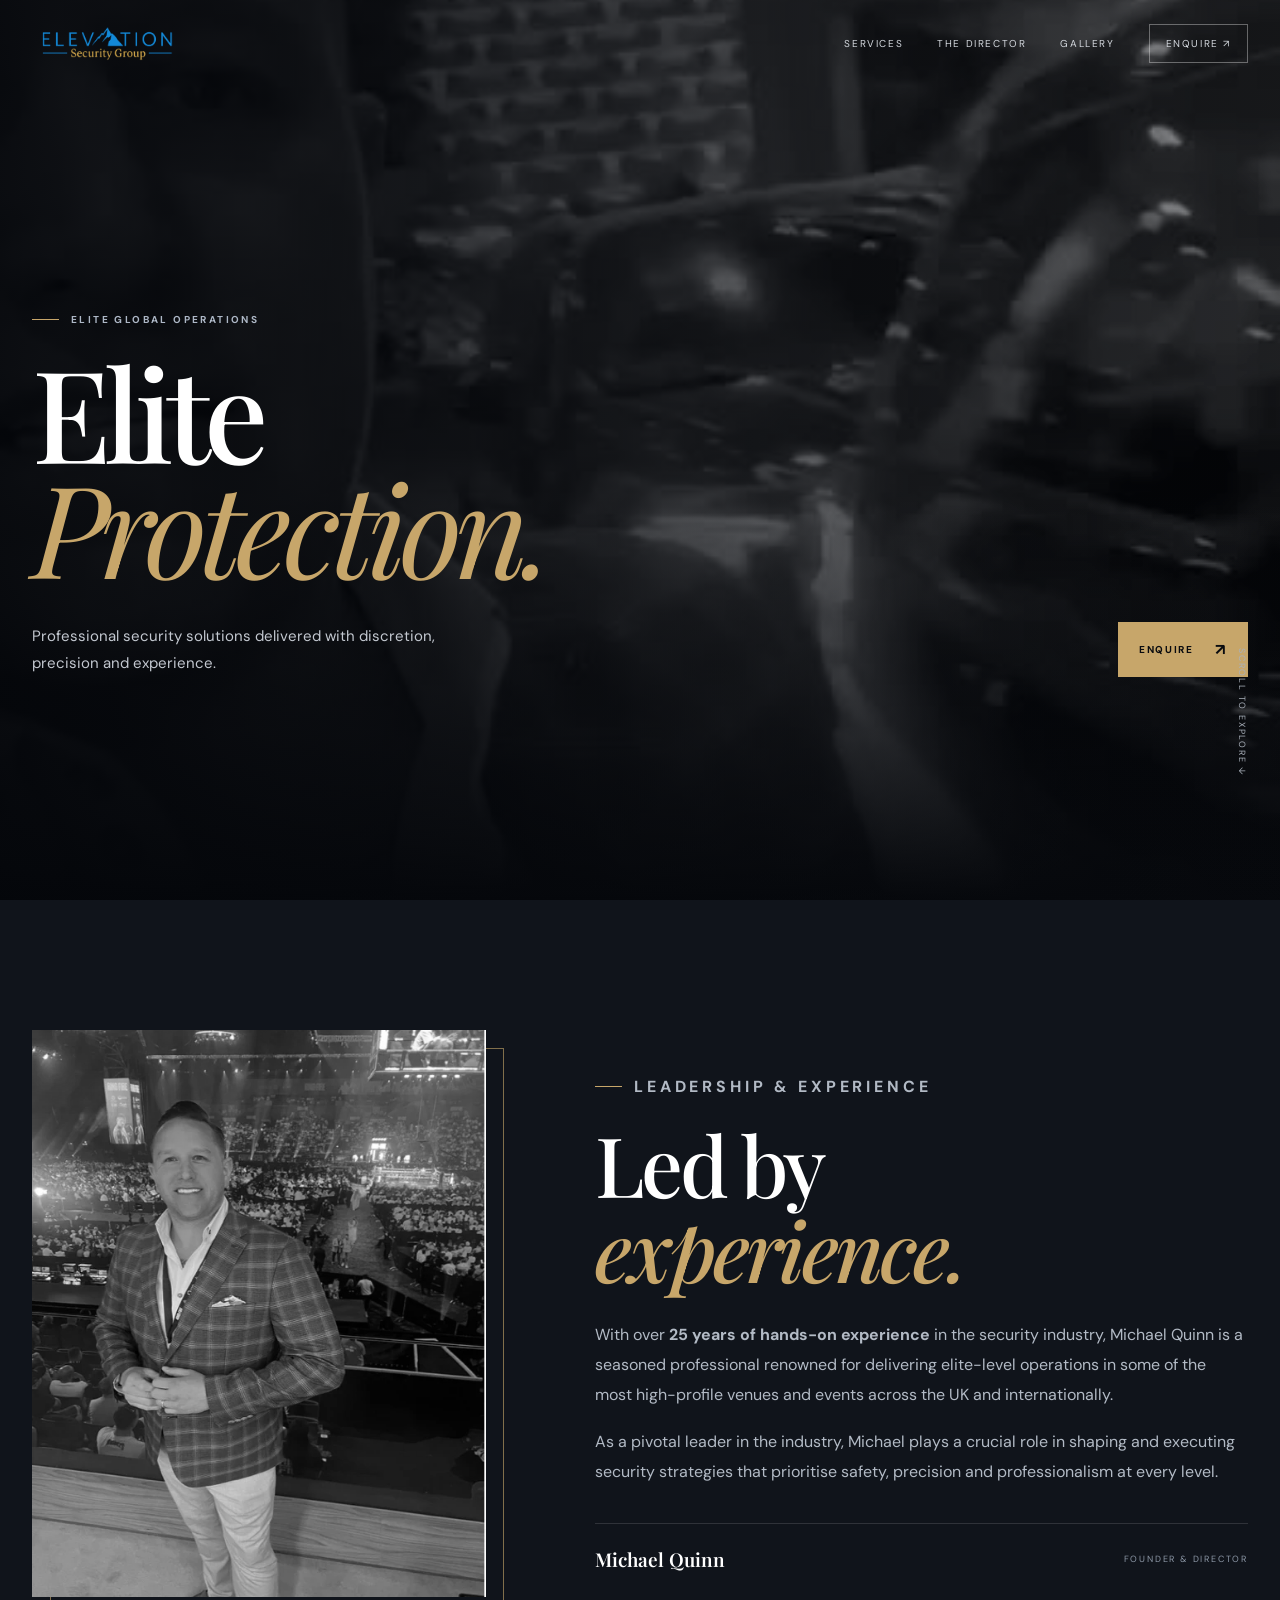
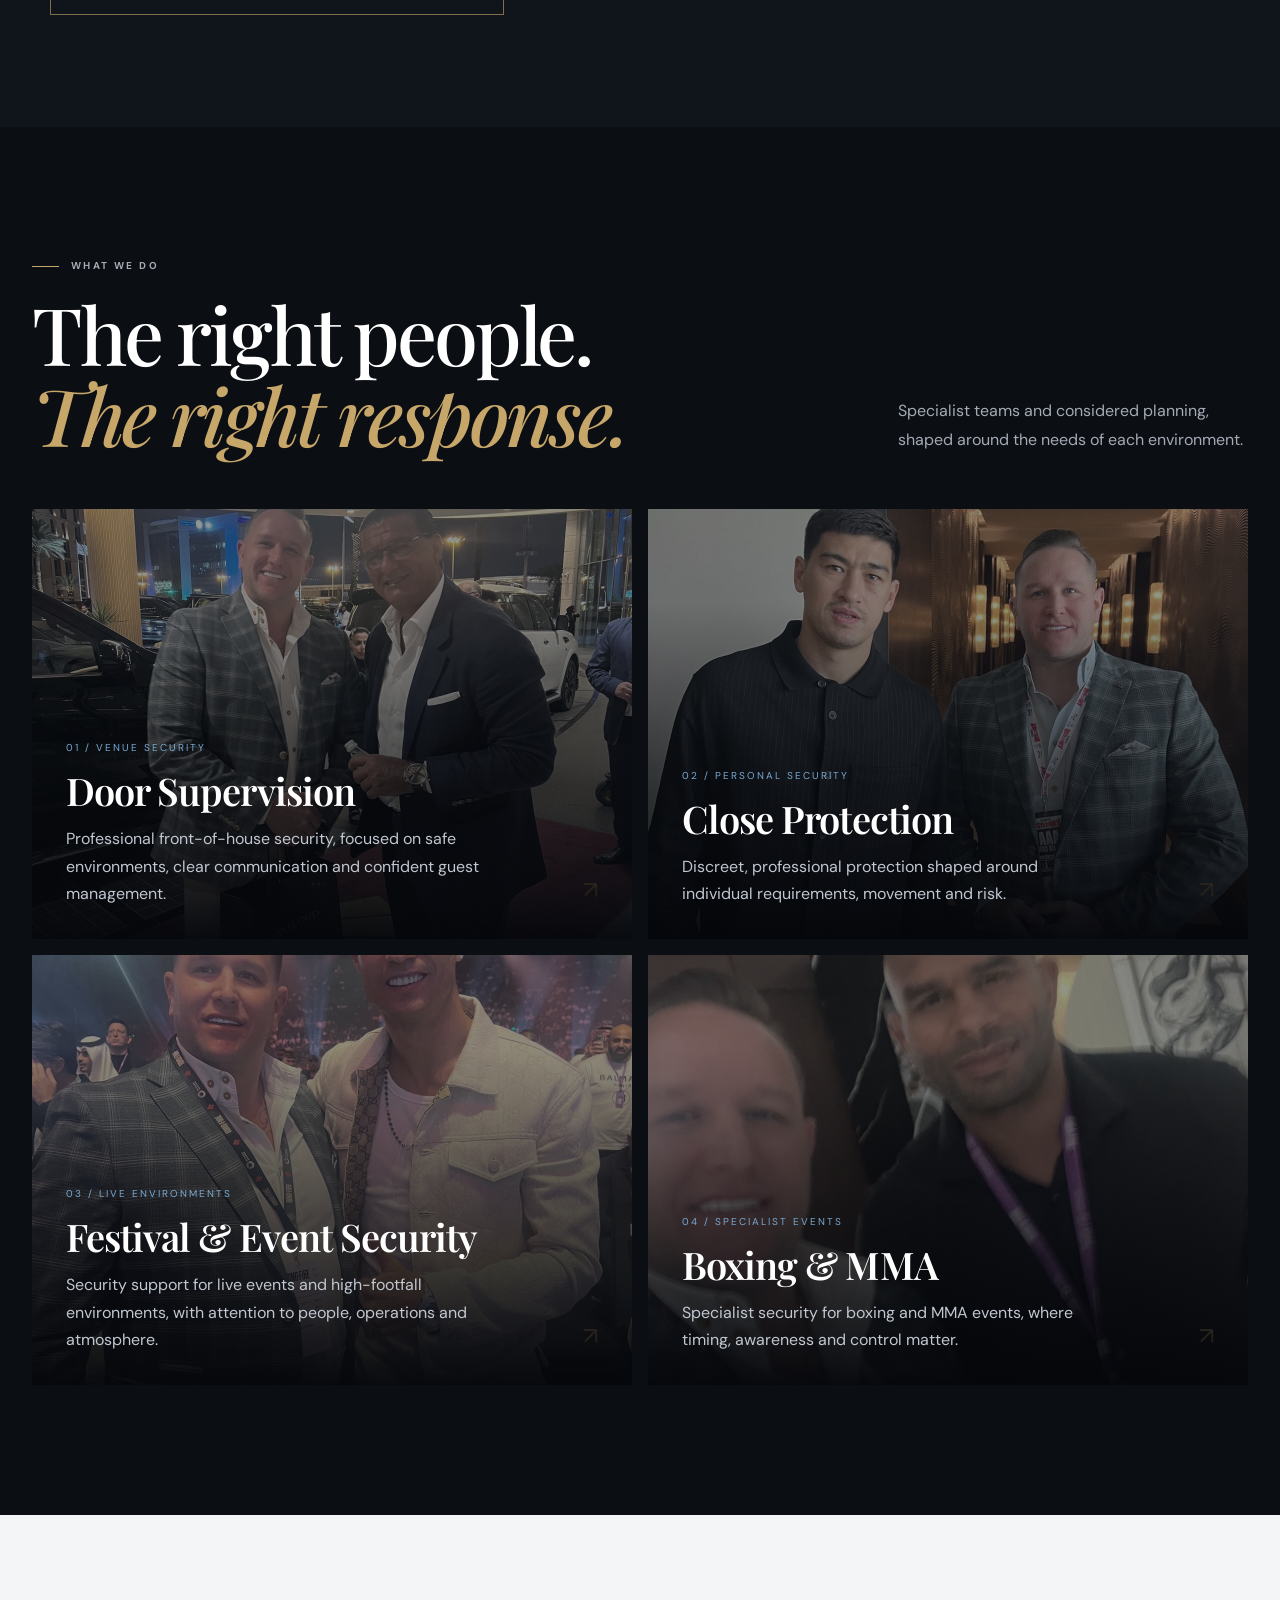
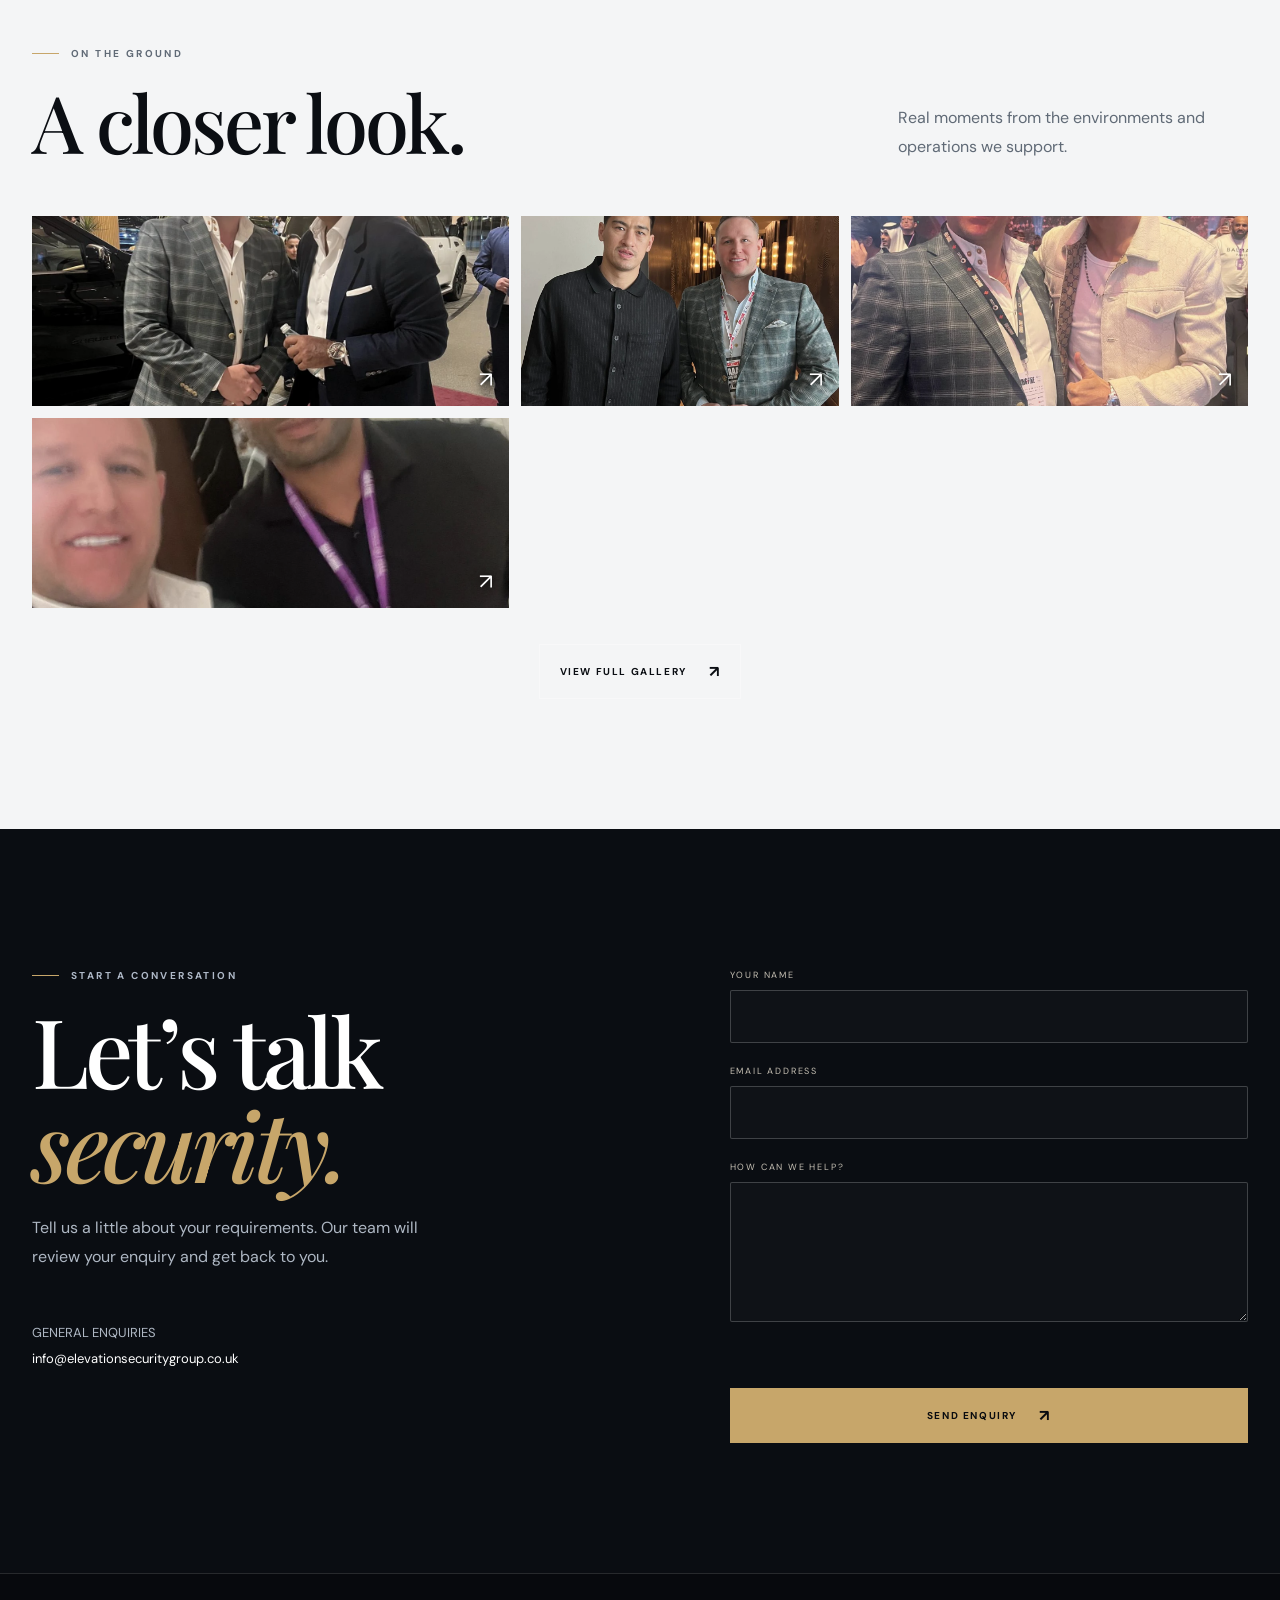
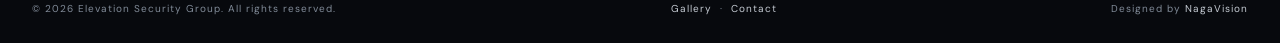
==== index.html @ ea7d127b "Use replacement media throughout homepage and remove placeholder client-logo section" ====
<!doctype html>
<html lang="en-GB">
<head>
<meta charset="utf-8"><meta name="viewport" content="width=device-width,initial-scale=1">
<meta name="theme-color" content="#07090d"><link rel="icon" href="gallery/2026-gallery/esg.ico" type="image/x-icon"><link rel="shortcut icon" href="gallery/2026-gallery/esg.ico" type="image/x-icon">
<meta name="description" content="Elevation Security Group delivers professional security solutions across door supervision, close protection, festivals, events, boxing and MMA.">
<title>Elevation Security Group | Protection With Purpose</title>
<link rel="preconnect" href="https://fonts.googleapis.com"><link rel="preconnect" href="https://fonts.gstatic.com" crossorigin>
<link rel="stylesheet" href="assets/site.css">
</head>
<body>
<header class="site-header"><div class="wrap nav">
<a class="brand" href="index.html" aria-label="Elevation Security Group home"><img src="gallery/2026-gallery/logo.png" alt="Elevation Security Group"></a>
<button class="menu-toggle" aria-label="Open navigation" aria-expanded="false">☰</button>
<nav class="nav-links" aria-label="Main navigation"><a href="#services">Services</a><a href="#director">The Director</a><a href="gallery.html">Gallery</a><a href="#contact" class="nav-cta">Enquire ↗</a></nav>
</div></header>
<main>
<section class="hero">
<div class="hero-media"><video autoplay muted loop playsinline poster="gallery/2026-gallery/poster.jpg" aria-label="Elevation Security Group film"><source src="gallery/2026-gallery/operations.mp4" type="video/mp4"></video></div>
<div class="wrap hero-content">
<p class="eyebrow hero-kicker">Elite Global Operations</p>
<h1 class="display">Elite<br><span>Protection.</span></h1>
<div class="hero-bottom"><p>Professional security solutions delivered with discretion, precision and experience.</p><a class="btn primary" href="#contact">Enquire</a></div>
<div class="scroll-cue">SCROLL TO EXPLORE ↓</div>
</div></section>
<section class="section director" id="director"><div class="wrap director-grid"><div class="director-image reveal"><img src="gallery/2026-gallery/director.webp" alt="Michael Quinn, Director of Elevation Security Group" loading="lazy"></div><div class="director-copy reveal"><p class="eyebrow">Leadership &amp; experience</p><h2 class="display">Led by<br><span class="blue">experience.</span></h2><p>With over <strong>25 years of hands-on experience</strong> in the security industry, Michael Quinn is a seasoned professional renowned for delivering elite-level operations in some of the most high-profile venues and events across the UK and internationally.</p><p>As a pivotal leader in the industry, Michael plays a crucial role in shaping and executing security strategies that prioritise safety, precision and professionalism at every level.</p><div class="director-name"><strong>Michael Quinn</strong><span>Founder &amp; Director</span></div></div></div></section>
<section class="section services" id="services"><div class="wrap"><div class="section-head reveal"><div><p class="eyebrow">What we do</p><h2 class="display">The right people.<br><span class="blue">The right response.</span></h2></div><p>Specialist teams and considered planning, shaped around the needs of each environment.</p></div>
<div class="service-grid">
<article class="service-card reveal"><img src="gallery/2026-gallery/gallery-2.webp" alt="Door supervision team" loading="lazy"><div class="service-content"><span class="service-number">01 / VENUE SECURITY</span><h3>Door Supervision</h3><p>Professional front-of-house security, focused on safe environments, clear communication and confident guest management.</p></div><span class="service-arrow">↗</span></article>
<article class="service-card reveal"><img src="gallery/2026-gallery/gallery-3.webp" alt="Close protection" loading="lazy"><div class="service-content"><span class="service-number">02 / PERSONAL SECURITY</span><h3>Close Protection</h3><p>Discreet, professional protection shaped around individual requirements, movement and risk.</p></div><span class="service-arrow">↗</span></article>
<article class="service-card reveal"><img src="gallery/2026-gallery/gallery-4.webp" alt="Festival and event security" loading="lazy"><div class="service-content"><span class="service-number">03 / LIVE ENVIRONMENTS</span><h3>Festival &amp; Event Security</h3><p>Security support for live events and high-footfall environments, with attention to people, operations and atmosphere.</p></div><span class="service-arrow">↗</span></article>
<article class="service-card reveal"><img src="gallery/2026-gallery/gallery-5.webp" alt="Boxing and MMA event security" loading="lazy"><div class="service-content"><span class="service-number">04 / SPECIALIST EVENTS</span><h3>Boxing &amp; MMA</h3><p>Specialist security for boxing and MMA events, where timing, awareness and control matter.</p></div><span class="service-arrow">↗</span></article>
</div></div></section>

<section class="section gallery-section"><div class="wrap"><div class="section-head reveal"><div><p class="eyebrow">On the ground</p><h2 class="display">A closer look.</h2></div><p>Real moments from the environments and operations we support.</p></div><div class="preview-grid reveal">
<button class="preview-image" type="button" data-preview-index="0" aria-label="Open security operations photograph"><img src="gallery/2026-gallery/gallery-2.webp" alt="Security operations" loading="lazy"></button>
<button class="preview-image" type="button" data-preview-index="1" aria-label="Open event security photograph"><img src="gallery/2026-gallery/gallery-3.webp" alt="Event security" loading="lazy"></button>
<button class="preview-image" type="button" data-preview-index="2" aria-label="Open venue operations photograph"><img src="gallery/2026-gallery/gallery-4.webp" alt="Venue operations" loading="lazy"></button>
<button class="preview-image" type="button" data-preview-index="3" aria-label="Open Elevation Security Group team photograph"><img src="gallery/2026-gallery/gallery-5.webp" alt="Elevation Security Group team" loading="lazy"></button>
</div><div class="gallery-action"><a class="btn" href="gallery.html">View full gallery</a></div></div></section>
<div class="lightbox preview-lightbox" id="preview-lightbox" aria-hidden="true" role="dialog" aria-modal="true" aria-label="Gallery photograph viewer"><button class="lightbox-close" type="button" aria-label="Close image">×</button><button class="lightbox-prev" type="button" aria-label="Previous image">‹</button><img src="" alt="Elevation Security Group gallery photograph"><button class="lightbox-next" type="button" aria-label="Next image">›</button><span class="lightbox-count"></span><a class="lightbox-full-link" href="gallery.html">View full gallery ↗</a></div>
<section class="section contact" id="contact"><div class="wrap contact-grid"><div class="reveal"><p class="eyebrow">Start a conversation</p><h2 class="display">Let’s talk<br><span class="blue">security.</span></h2><p class="contact-lead">Tell us a little about your requirements. Our team will review your enquiry and get back to you.</p><div class="contact-meta">GENERAL ENQUIRIES<br><a href="mailto:info@elevationsecuritygroup.co.uk">info@elevationsecuritygroup.co.uk</a></div></div>
<form class="contact-form reveal" id="contact-form"><div class="field"><label for="name">Your name</label><input id="name" name="name" autocomplete="name" required maxlength="100"></div><div class="field"><label for="email">Email address</label><input id="email" name="email" type="email" autocomplete="email" required maxlength="180"></div><div class="field"><label for="message">How can we help?</label><textarea id="message" name="message" required maxlength="5000"></textarea></div><div class="honeypot" aria-hidden="true"><label for="website">Leave this field empty</label><input id="website" name="website" tabindex="-1" autocomplete="off"></div><div class="form-status" role="status" aria-live="polite"></div><button class="btn primary" type="submit">Send enquiry</button></form></div></section>
</main>
<footer class="footer"><div class="wrap footer-row"><span>© <span id="year"></span> Elevation Security Group. All rights reserved.</span><span><a href="gallery.html">Gallery</a> &nbsp;·&nbsp; <a href="mailto:info@elevationsecuritygroup.co.uk">Contact</a></span><span>Designed by <a href="https://nagavision.uk" target="_blank" rel="noopener">NagaVision</a></span></div></footer>
<script src="assets/site.js" defer></script><script src="assets/preview-gallery.js" defer></script><script>document.getElementById('year').textContent=new Date().getFullYear()</script>
</body></html>
---- assets/site.css ----
@import url('https://fonts.googleapis.com/css2?family=DM+Sans:wght@400;500;600;700&family=Playfair+Display:wght@400;500;600;700&display=swap');
:root{--ink:#07090d;--panel:#10141b;--paper:#f4f5f6;--muted:#a4abb5;--blue:#2776e8;--line:rgba(255,255,255,.13);--gold:#c7a66a;--max:1320px}
*{box-sizing:border-box}html{scroll-behavior:smooth;scroll-padding-top:90px}body{margin:0;background:var(--ink);color:#fff;font-family:'DM Sans',sans-serif;-webkit-font-smoothing:antialiased}body.menu-open{overflow:hidden}a{color:inherit;text-decoration:none}button,input,textarea{font:inherit}img,video{display:block;max-width:100%}::selection{background:var(--blue);color:white}.wrap{width:min(var(--max),calc(100% - 64px));margin:auto}.eyebrow{display:flex;align-items:center;gap:12px;color:#aeb8c7;font-size:10px;letter-spacing:.24em;text-transform:uppercase;font-weight:700}.eyebrow:before{content:"";width:27px;height:1px;background:var(--blue)}.display{font-family:'Playfair Display',Georgia,serif;font-weight:500;letter-spacing:-.045em;line-height:1.02}.blue{color:#70a9ff}.muted{color:var(--muted)}.btn{display:inline-flex;align-items:center;justify-content:center;gap:22px;padding:16px 20px;border:1px solid rgba(255,255,255,.3);font-size:10px;letter-spacing:.16em;text-transform:uppercase;font-weight:700;transition:.3s}.btn:after{content:"↗";font-size:16px}.btn.primary{background:var(--blue);border-color:var(--blue)}.btn:hover{background:#fff;color:#07090d;border-color:#fff;transform:translateY(-2px)}.site-header{position:fixed;inset:0 0 auto;z-index:50;height:88px;display:flex;align-items:center;border-bottom:1px solid transparent;transition:.35s}.site-header.scrolled{height:72px;background:rgba(7,9,13,.88);backdrop-filter:blur(18px);border-color:var(--line)}.nav{display:flex;align-items:center;justify-content:space-between}.brand img{width:148px;height:56px;object-fit:contain;object-position:left center}.nav-links{display:flex;align-items:center;gap:34px}.nav-links a{font-size:10px;letter-spacing:.16em;text-transform:uppercase;color:#d4d8de;transition:.2s}.nav-links a:hover{color:#70a9ff}.nav-cta{border:1px solid rgba(255,255,255,.35);padding:12px 16px}.menu-toggle{display:none;background:none;border:0;color:white;font-size:26px}.hero{position:relative;min-height:760px;height:min(100svh,940px);display:flex;align-items:flex-end;overflow:hidden;background:#090c12}.hero-media,.hero-media:after{position:absolute;inset:0}.hero-media video{width:100%;height:100%;object-fit:cover;filter:grayscale(1) contrast(1.1);opacity:.64}.hero-media:after{content:"";background:linear-gradient(90deg,rgba(4,6,10,.92) 0%,rgba(4,6,10,.58) 48%,rgba(4,6,10,.12) 100%),linear-gradient(0deg,#07090d 0%,transparent 45%)}.hero-content{position:relative;z-index:2;padding:190px 0 100px}.hero-kicker{margin:0 0 28px}.hero h1{font-size:clamp(68px,10vw,150px);max-width:1100px;margin:0;font-family:'Playfair Display',Georgia,serif;font-weight:500;letter-spacing:-.055em;line-height:.9;text-transform:none}.hero h1 span{display:block;color:#75aaff;font-style:italic;font-weight:400}.hero-bottom{display:flex;align-items:flex-end;justify-content:space-between;gap:32px;margin-top:38px}.hero-bottom p{max-width:420px;margin:0;color:#c3c8d0;font-size:15px;line-height:1.8}.hero-index{font-size:10px;letter-spacing:.2em;color:#9aa4b2}.scroll-cue{position:absolute;right:0;bottom:0;writing-mode:vertical-rl;font-size:9px;letter-spacing:.2em;color:#aab1bb}.section{padding:130px 0}.section-head{display:flex;align-items:flex-end;justify-content:space-between;gap:30px;margin-bottom:54px}.section-head h2{font-size:clamp(44px,6.2vw,82px);margin:18px 0 0;font-family:'Playfair Display',Georgia,serif;font-weight:500;letter-spacing:-.04em;text-transform:none;line-height:1.02}.section-head p{max-width:350px;color:var(--muted);line-height:1.8;margin:0}.intro{background:var(--paper);color:#0b0e13}.intro .eyebrow{color:#596271}.intro-grid{display:grid;grid-template-columns:1.1fr .9fr;gap:10%;align-items:end}.intro h2{font-size:clamp(48px,6.5vw,88px);margin:24px 0 0;font-family:'Playfair Display',Georgia,serif;font-weight:500;letter-spacing:-.045em;text-transform:none;line-height:1.02}.intro-copy{color:#505966;line-height:1.9;font-size:16px;max-width:500px}.intro-copy strong{color:#10151d}.services{background:#0b0e13}.service-grid{display:grid;grid-template-columns:repeat(2,1fr);gap:16px}.service-card{position:relative;min-height:430px;overflow:hidden;background:#141a23}.service-card img{position:absolute;inset:0;width:100%;height:100%;object-fit:cover;opacity:.56;transition:transform .8s,opacity .5s;filter:saturate(.7)}.service-card:after{content:"";position:absolute;inset:0;background:linear-gradient(0deg,rgba(4,6,10,.96),rgba(4,6,10,.04) 78%)}.service-card:hover img{transform:scale(1.045);opacity:.78}.service-content{position:absolute;z-index:1;inset:auto 34px 32px}.service-number{font-size:10px;letter-spacing:.2em;color:#8db9ff}.service-card h3{font:600 clamp(25px,3vw,38px)/1.08 'Playfair Display',Georgia,serif;letter-spacing:-.025em;text-transform:uppercase;margin:14px 0}.service-card p{max-width:430px;color:#c1c7d0;line-height:1.7;margin:0}.service-arrow{position:absolute;right:34px;bottom:34px;font-size:24px;color:#8db9ff}.director{background:#10141b}.director-grid{display:grid;grid-template-columns:.82fr 1.18fr;gap:9%;align-items:center}.director-image{position:relative;max-width:480px}.director-image:after{content:"";position:absolute;inset:18px -18px -18px 18px;border:1px solid rgba(112,169,255,.45);z-index:0}.director-image img{position:relative;z-index:1;width:100%;aspect-ratio:4/5;object-fit:cover;filter:grayscale(1)}.director-copy h2{font-size:clamp(50px,6.5vw,88px);font-family:'Playfair Display',Georgia,serif;font-weight:500;letter-spacing:-.045em;text-transform:none;line-height:1.02;margin:20px 0 28px}.director-copy p{font-size:16px;line-height:1.9;color:#b2bac5;max-width:650px}.director-name{margin-top:35px;padding-top:22px;border-top:1px solid var(--line);display:flex;justify-content:space-between;gap:20px;align-items:center}.director-name strong{font:600 19px 'Playfair Display',Georgia,serif}.director-name span{font-size:9px;letter-spacing:.2em;text-transform:uppercase;color:#8d98a7}.gallery-section{background:#f4f5f6;color:#0b0e13}.gallery-section .eyebrow{color:#5a6572}.gallery-section .section-head p{color:#606a76}.preview-grid{display:grid;grid-template-columns:1.2fr .8fr 1fr;grid-auto-rows:190px;gap:12px}.preview-grid a{position:relative;overflow:hidden;background:#dce0e5}.preview-grid a:nth-child(1){grid-row:span 2}.preview-grid a:nth-child(4){grid-column:span 2}.preview-grid img{width:100%;height:100%;object-fit:cover;transition:transform .7s;filter:saturate(.8)}.preview-grid a:hover img{transform:scale(1.05)}.preview-grid a:after{content:"↗";position:absolute;right:16px;bottom:12px;color:white;font-size:22px;text-shadow:0 1px 8px #000}.gallery-action{display:flex;justify-content:center;margin-top:36px}.contact{background:#0a0d12}.contact-grid{display:grid;grid-template-columns:1fr .9fr;gap:10%;align-items:start}.contact h2{font-size:clamp(54px,7.5vw,100px);font-family:'Playfair Display',Georgia,serif;font-weight:500;letter-spacing:-.045em;line-height:.98;margin:20px 0 24px;text-transform:none}.contact-lead{max-width:420px;color:#aeb7c3;line-height:1.8}.contact-meta{margin-top:48px;color:#aeb7c3;font-size:13px;line-height:2}.contact-meta a{color:white}.contact-form{display:grid;gap:22px;padding-top:10px}.field{display:grid;gap:9px}.field label{font-size:9px;letter-spacing:.2em;text-transform:uppercase;color:#9da8b7}.field input,.field textarea{width:100%;border:0;border-bottom:1px solid rgba(255,255,255,.25);padding:13px 0;background:transparent;color:white;outline:none;resize:vertical}.field input:focus,.field textarea:focus{border-color:#70a9ff}.field textarea{min-height:120px}.form-status{min-height:22px;color:#8db9ff;font-size:13px}.honeypot{position:absolute;left:-9999px;opacity:0}.footer{padding:28px 0;border-top:1px solid var(--line);color:#818b98;font-size:10px;letter-spacing:.1em}.footer-row{display:flex;justify-content:space-between;gap:20px}.footer a{color:#c5cbd3}.reveal{opacity:0;transform:translateY(24px);transition:opacity .8s,transform .8s}.reveal.visible{opacity:1;transform:none}
.gallery-page-hero{padding:180px 0 70px;background:linear-gradient(120deg,#0a0d12,#131c2b)}.gallery-page-hero h1{font-size:clamp(64px,9vw,120px);font-family:'Playfair Display',Georgia,serif;font-weight:500;letter-spacing:-.05em;line-height:.98;text-transform:none;margin:20px 0}.gallery-page-hero p{max-width:540px;color:#b1bbc8;line-height:1.8}.gallery-toolbar{display:flex;justify-content:space-between;align-items:center;margin-bottom:28px;color:#909aa8;font-size:10px;letter-spacing:.16em;text-transform:uppercase}.masonry{columns:3 280px;column-gap:14px}.masonry-item{display:block;position:relative;width:100%;break-inside:avoid;margin:0 0 14px;overflow:hidden;background:#171c24;cursor:zoom-in}.masonry-item img{width:100%;height:auto;transition:transform .6s;display:block}.masonry-item:hover img{transform:scale(1.035)}.masonry-item:after{content:"↗";position:absolute;right:14px;bottom:12px;font-size:21px;color:white;text-shadow:0 1px 10px #000}.lightbox{position:fixed;inset:0;z-index:100;background:rgba(2,4,8,.96);display:none;align-items:center;justify-content:center;padding:5vw}.lightbox.open{display:flex}.lightbox img{max-width:min(1100px,90vw);max-height:82vh;object-fit:contain}.lightbox button{position:absolute;background:none;border:0;color:white;cursor:pointer}.lightbox-close{top:24px;right:30px;font-size:36px}.lightbox-prev,.lightbox-next{top:50%;font-size:32px;padding:20px}.lightbox-prev{left:18px}.lightbox-next{right:18px}.lightbox-count{position:absolute;bottom:24px;left:50%;transform:translateX(-50%);font-size:10px;letter-spacing:.2em;color:#aab3c0}
@media(max-width:850px){.wrap{width:min(100% - 40px,var(--max))}.site-header{height:72px}.brand img{width:126px}.menu-toggle{display:block}.nav-links{position:fixed;inset:72px 0 auto;background:rgba(7,9,13,.98);padding:26px 24px 34px;display:flex;flex-direction:column;align-items:flex-start;gap:24px;transform:translateY(-150%);transition:transform .35s}.nav-links.open{transform:none}.nav-links a{font-size:12px}.hero{min-height:720px;height:92svh}.hero-content{padding:150px 0 70px}.hero-bottom{align-items:flex-start;flex-direction:column}.scroll-cue{display:none}.section{padding:90px 0}.intro-grid,.director-grid,.contact-grid{grid-template-columns:1fr;gap:44px}.intro-grid{gap:24px}.director-image{max-width:390px}.service-card{min-height:370px}.preview-grid{grid-template-columns:1fr 1fr;grid-auto-rows:170px}.preview-grid a:nth-child(1){grid-row:span 2}.preview-grid a:nth-child(4){grid-column:span 1}.section-head{align-items:flex-start;flex-direction:column}.section-head p{max-width:520px}.contact-grid{gap:34px}}
@media(max-width:520px){.wrap{width:calc(100% - 36px)}.hero h1{font-size:clamp(50px,15vw,76px)}.hero-bottom p{font-size:14px}.service-grid{grid-template-columns:1fr}.service-card{min-height:340px}.preview-grid{grid-auto-rows:130px;gap:8px}.director-name{align-items:flex-start;flex-direction:column}.footer-row{flex-direction:column}.masonry{columns:2 145px;column-gap:8px}.masonry-item{margin-bottom:8px}.lightbox-prev{left:0}.lightbox-next{right:0}}
@media(prefers-reduced-motion:reduce){*,*:before,*:after{scroll-behavior:auto!important;transition:none!important;animation:none!important}.reveal{opacity:1;transform:none}}

.gallery-video{background:#05070a}.gallery-video video{display:block;width:100%;height:auto;min-height:180px;object-fit:cover;background:#05070a}.gallery-video:after{content:none!important}

/* Gallery preview lightbox */
.preview-grid .preview-image{display:block;position:relative;padding:0;border:0;border-radius:0;width:100%;height:100%;min-width:0;overflow:hidden;background:#dce0e5;cursor:zoom-in}
.preview-grid .preview-image img{width:100%;height:100%;object-fit:cover;transition:transform .7s;filter:saturate(.8)}
.preview-grid .preview-image:hover img{transform:scale(1.05)}
.preview-grid .preview-image:after{content:"↗";position:absolute;right:16px;bottom:12px;color:white;font-size:22px;text-shadow:0 1px 8px #000}
.preview-lightbox{z-index:120}
.preview-lightbox .lightbox-full-link{position:absolute;bottom:25px;right:30px;color:#fff;font-size:10px;letter-spacing:.14em;text-transform:uppercase;border-bottom:1px solid rgba(255,255,255,.55);padding-bottom:7px}
.preview-lightbox .lightbox-count{bottom:28px}
.masonry-item img{min-height:100px}
.gallery-load-error{padding:32px;border:1px solid rgba(255,255,255,.18);color:#aeb7c3;text-align:center;break-inside:avoid}
@media(max-width:520px){.preview-lightbox .lightbox-full-link{right:50%;transform:translateX(50%);bottom:56px;white-space:nowrap}.preview-lightbox .lightbox-count{bottom:25px}}


/* Elevation brand colour rebalance: gold leads, blue supports */
:root{
  --blue:#397fb7;
  --gold:#c7a66a;
}
::selection{background:var(--gold);color:#090b0f}
.eyebrow:before{background:var(--gold)}
.blue{color:var(--gold)!important}
.btn.primary{background:var(--gold);border-color:var(--gold);color:#090b0f}
.btn.primary:hover{background:#fff;border-color:#fff;color:#090b0f}
.nav-links a:hover{color:var(--gold)}
.hero h1 span{color:var(--gold)}
.service-number{color:#78a9d2}
.service-arrow{color:var(--gold)}
.director-image:after{border-color:rgba(199,166,106,.62)}
.director-copy .blue{color:var(--gold)!important}
.field input:focus,.field textarea:focus{border-color:var(--gold)}
.form-status{color:var(--gold)}
.gallery-page-hero{background:linear-gradient(120deg,#090b0f 0%,#121820 72%,#17212a 100%)}
.preview-grid .preview-image:focus-visible,
.btn:focus-visible,
a:focus-visible,
button:focus-visible{outline:2px solid var(--gold);outline-offset:4px}
@media(hover:hover){
  .service-card:hover .service-number{color:var(--gold)}
}


/* Typography and enquiry form refinement */
.hero h1 span,
.intro h2 span,
.director-copy h2 span,
.section-head h2 span,
.contact h2 span,
.gallery-page-hero h1 span{
  font-style:italic;
}
.service-card h3{
  text-transform:none;
}
.contact-form .field input,
.contact-form .field textarea,
.contact-form .field select{
  width:100%;
  min-height:52px;
  padding:15px 16px;
  border:1px solid rgba(255,255,255,.2);
  border-radius:2px;
  background:rgba(255,255,255,.025);
  color:#f5f3ee;
  outline:none;
  transition:border-color .25s,background .25s;
}
.contact-form .field textarea{
  min-height:140px;
  resize:vertical;
}
.contact-form .field input::placeholder,
.contact-form .field textarea::placeholder{
  color:#7f8792;
}
.contact-form .field input:focus,
.contact-form .field textarea:focus,
.contact-form .field select:focus{
  border-color:var(--gold);
  background:rgba(199,166,106,.045);
}
.contact-form .field label{
  color:#c6c0b4;
}
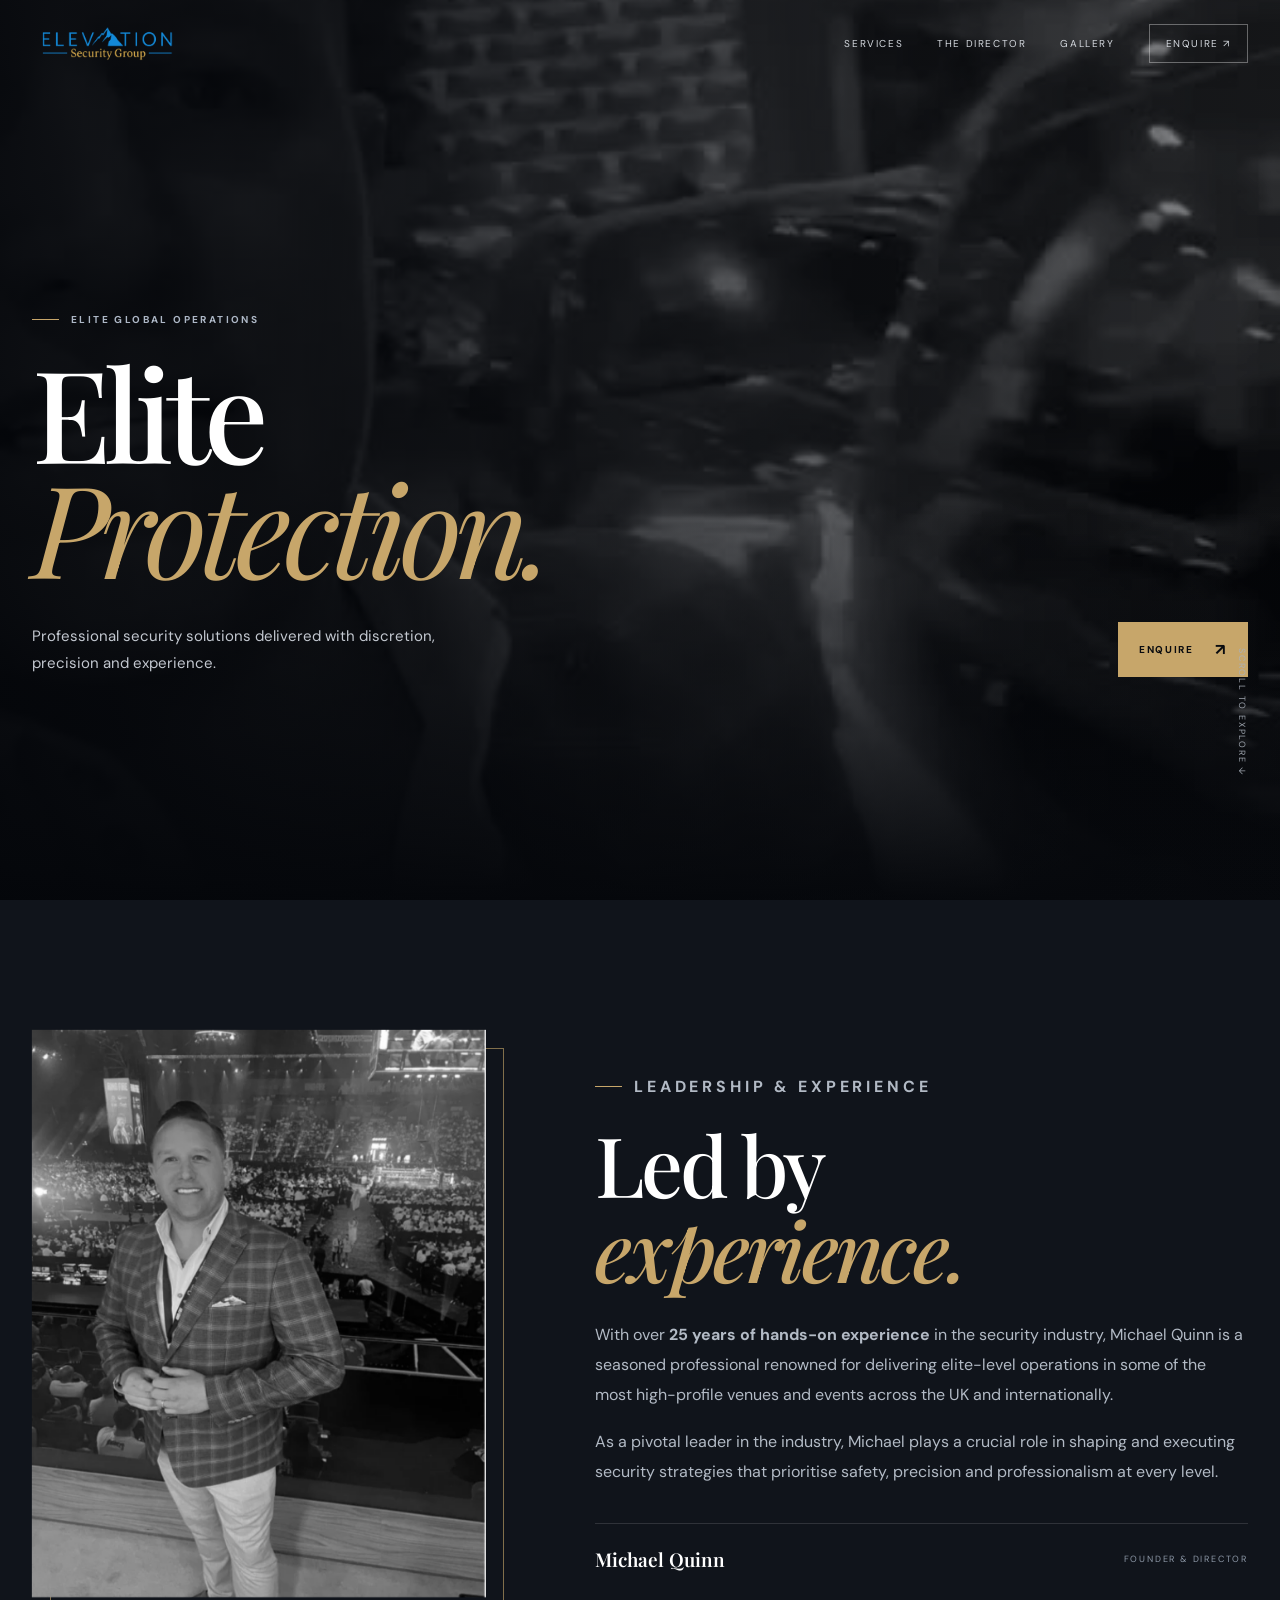
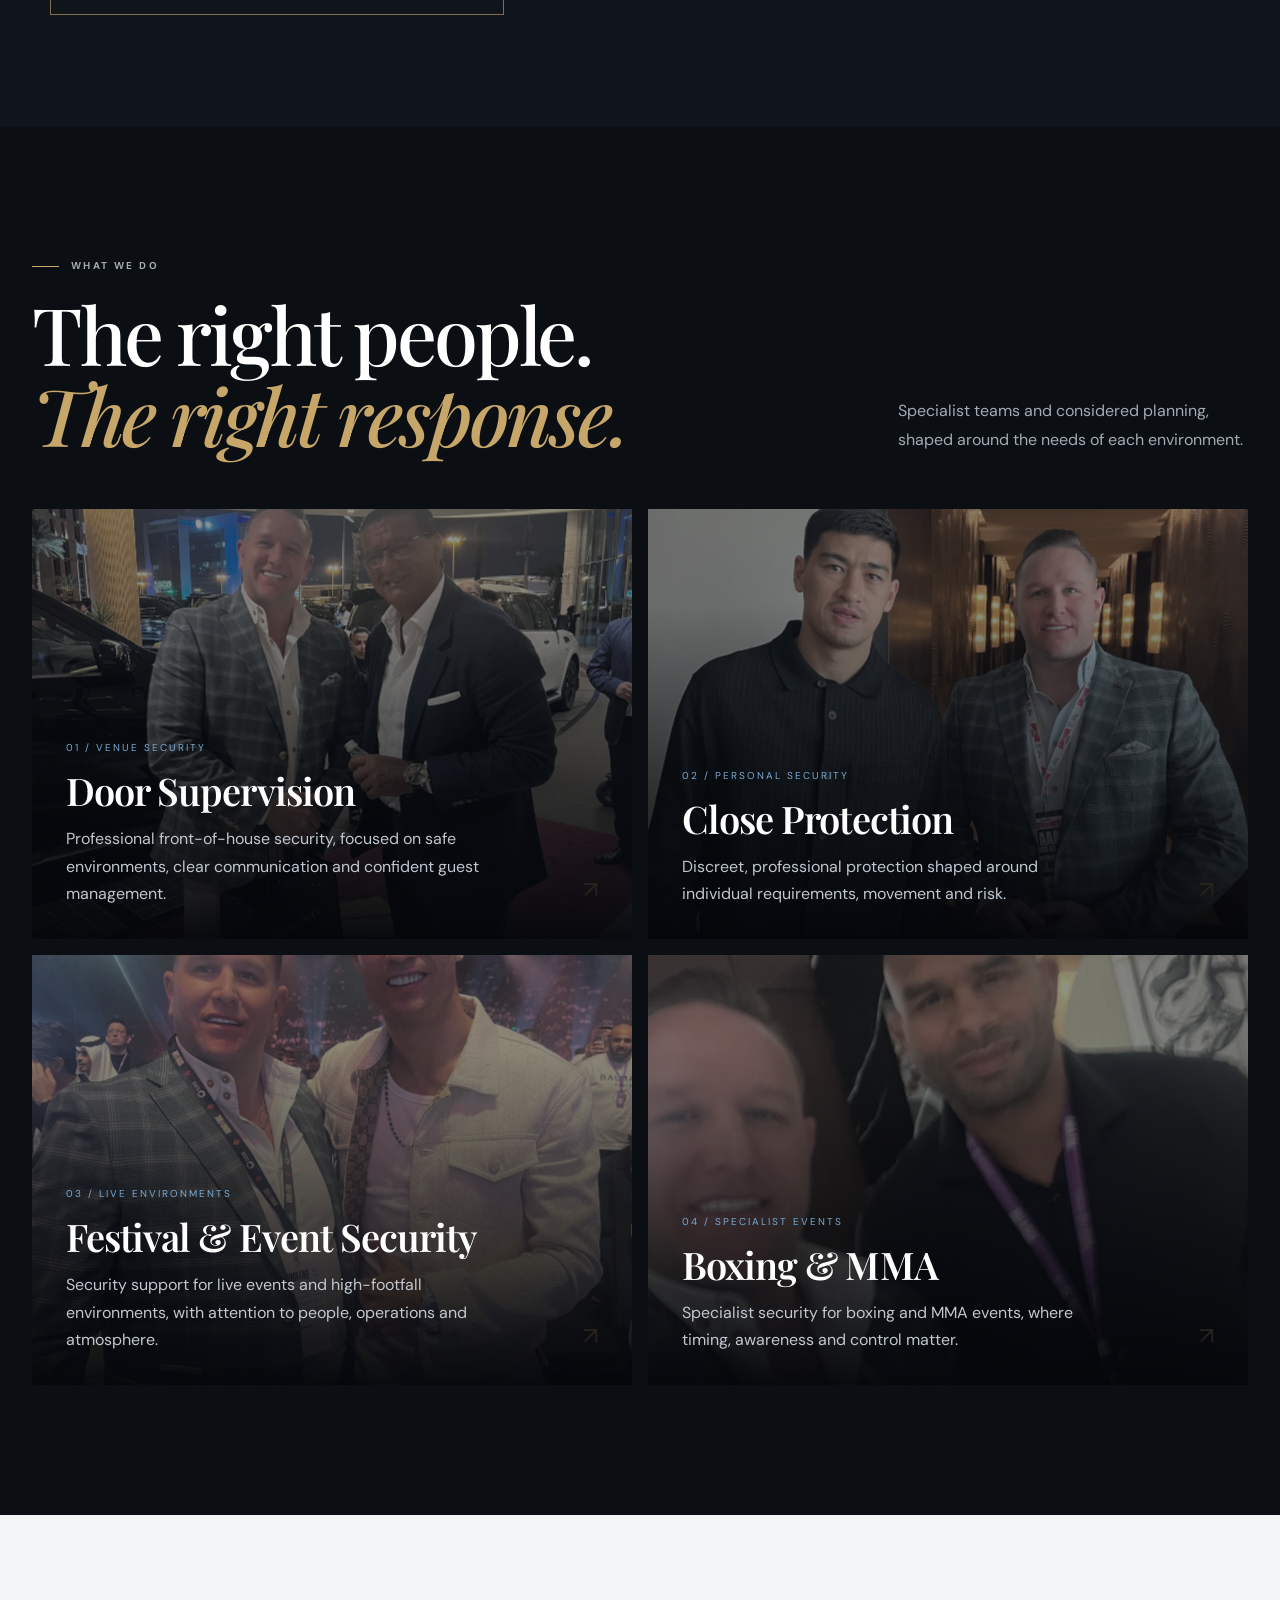
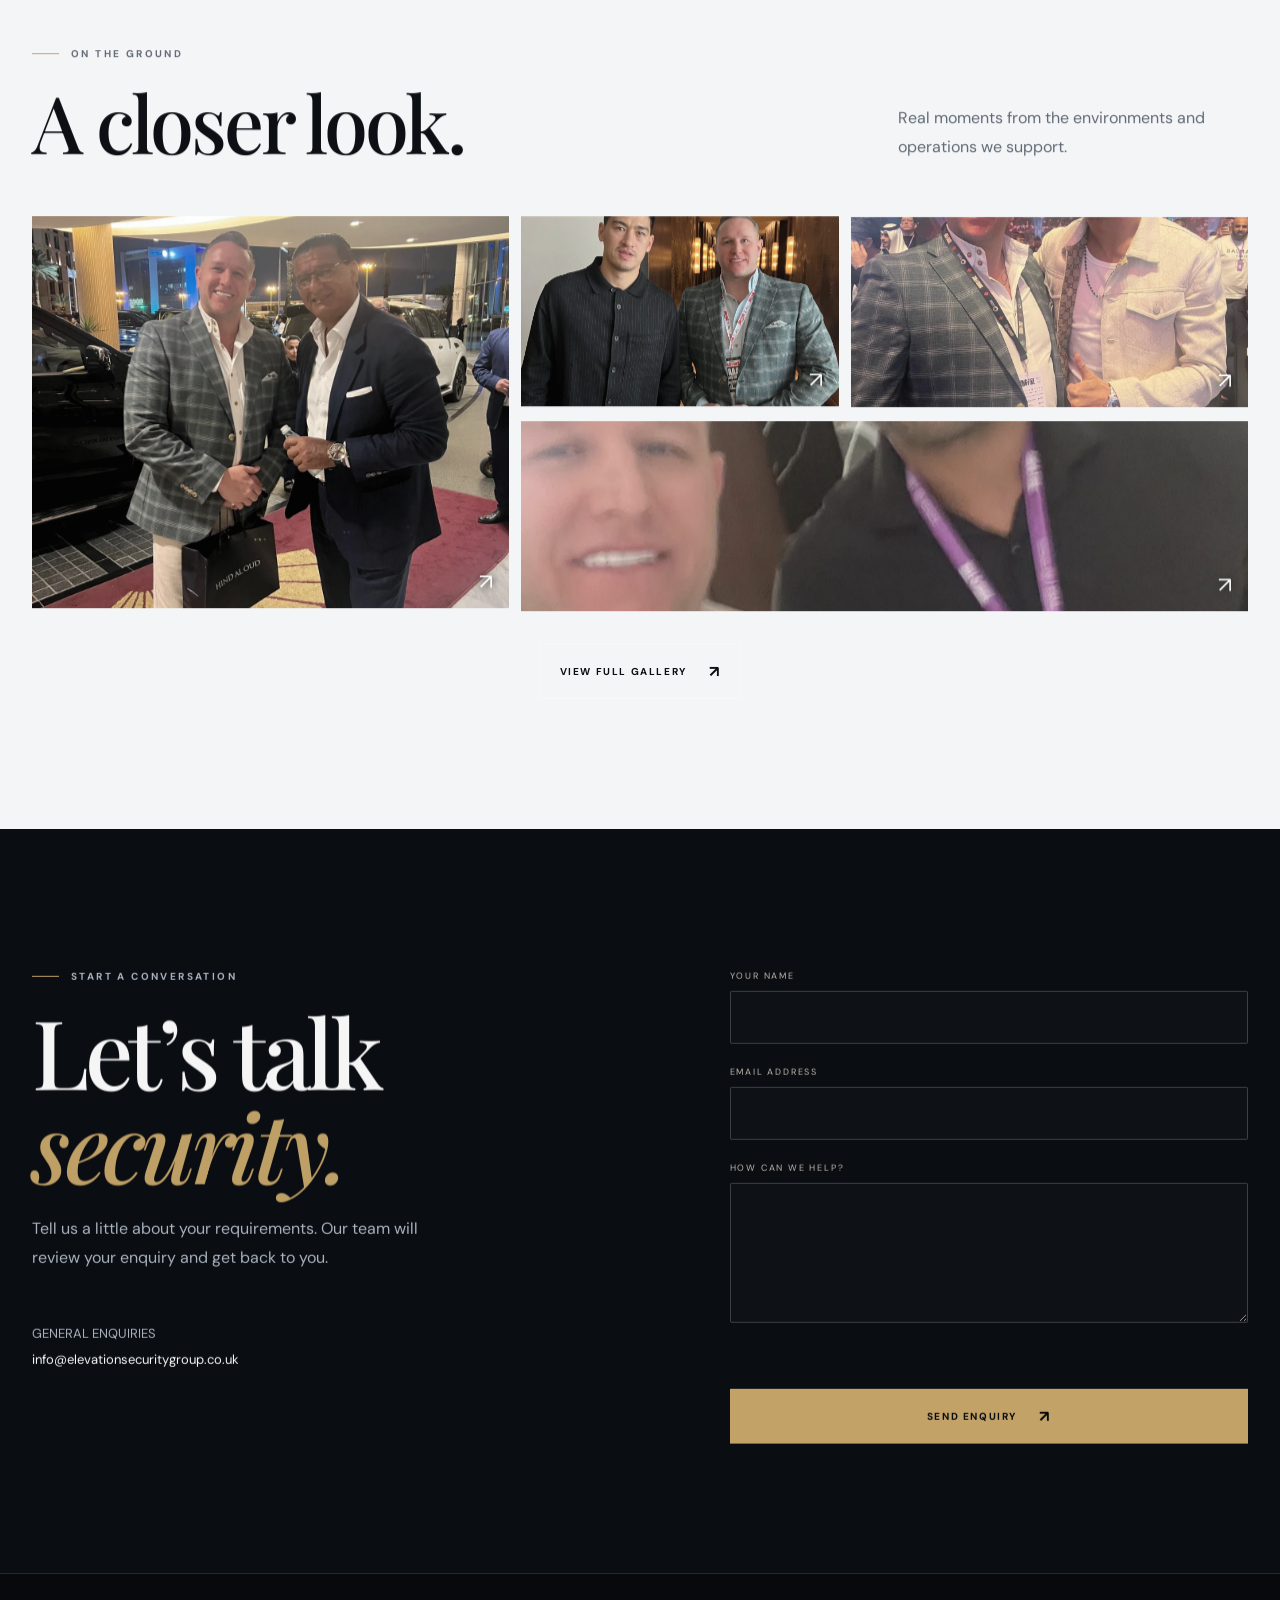
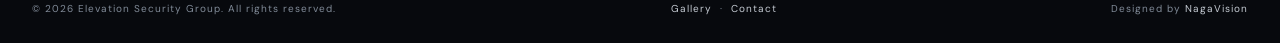
==== commit b3b7c3fa: "Load GSAP motion on homepage" ====
--- a/index.html
+++ b/index.html
@@ -43,5 +43,5 @@
 <form class="contact-form reveal" id="contact-form"><div class="field"><label for="name">Your name</label><input id="name" name="name" autocomplete="name" required maxlength="100"></div><div class="field"><label for="email">Email address</label><input id="email" name="email" type="email" autocomplete="email" required maxlength="180"></div><div class="field"><label for="message">How can we help?</label><textarea id="message" name="message" required maxlength="5000"></textarea></div><div class="honeypot" aria-hidden="true"><label for="website">Leave this field empty</label><input id="website" name="website" tabindex="-1" autocomplete="off"></div><div class="form-status" role="status" aria-live="polite"></div><button class="btn primary" type="submit">Send enquiry</button></form></div></section>
 </main>
 <footer class="footer"><div class="wrap footer-row"><span>© <span id="year"></span> Elevation Security Group. All rights reserved.</span><span><a href="gallery.html">Gallery</a> &nbsp;·&nbsp; <a href="mailto:info@elevationsecuritygroup.co.uk">Contact</a></span><span>Designed by <a href="https://nagavision.uk" target="_blank" rel="noopener">NagaVision</a></span></div></footer>
-<script src="assets/site.js" defer></script><script src="assets/preview-gallery.js" defer></script><script>document.getElementById('year').textContent=new Date().getFullYear()</script>
+<script src="assets/site.js" defer></script><script src="https://cdnjs.cloudflare.com/ajax/libs/gsap/3.12.5/gsap.min.js" defer></script><script src="assets/animations.js" defer></script><script src="assets/preview-gallery.js" defer></script><script>document.getElementById('year').textContent=new Date().getFullYear()</script>
 </body></html>
--- a/assets/site.css
+++ b/assets/site.css
@@ -91,3 +91,14 @@
 .contact-form .field label{
   color:#c6c0b4;
 }
+
+
+/* Preview gallery uses semantic buttons for accessible lightbox controls */
+.preview-grid .preview-image{position:relative;display:block;width:100%;height:100%;min-width:0;padding:0;border:0;border-radius:0;overflow:hidden;background:#dce0e5;cursor:pointer;text-align:left}
+.preview-grid .preview-image:nth-child(1){grid-row:span 2}
+.preview-grid .preview-image:nth-child(4){grid-column:span 2}
+.preview-grid .preview-image img{width:100%;height:100%;object-fit:cover;transition:transform .7s;filter:saturate(.8)}
+.preview-grid .preview-image:hover img{transform:scale(1.05)}
+.preview-grid .preview-image:after{content:"↗";position:absolute;right:16px;bottom:12px;color:#fff;font-size:22px;text-shadow:0 1px 8px #000}
+.preview-grid .preview-image:focus-visible{outline:2px solid var(--gold);outline-offset:3px}
+@media(max-width:850px){.preview-grid .preview-image:nth-child(4){grid-column:span 1}}
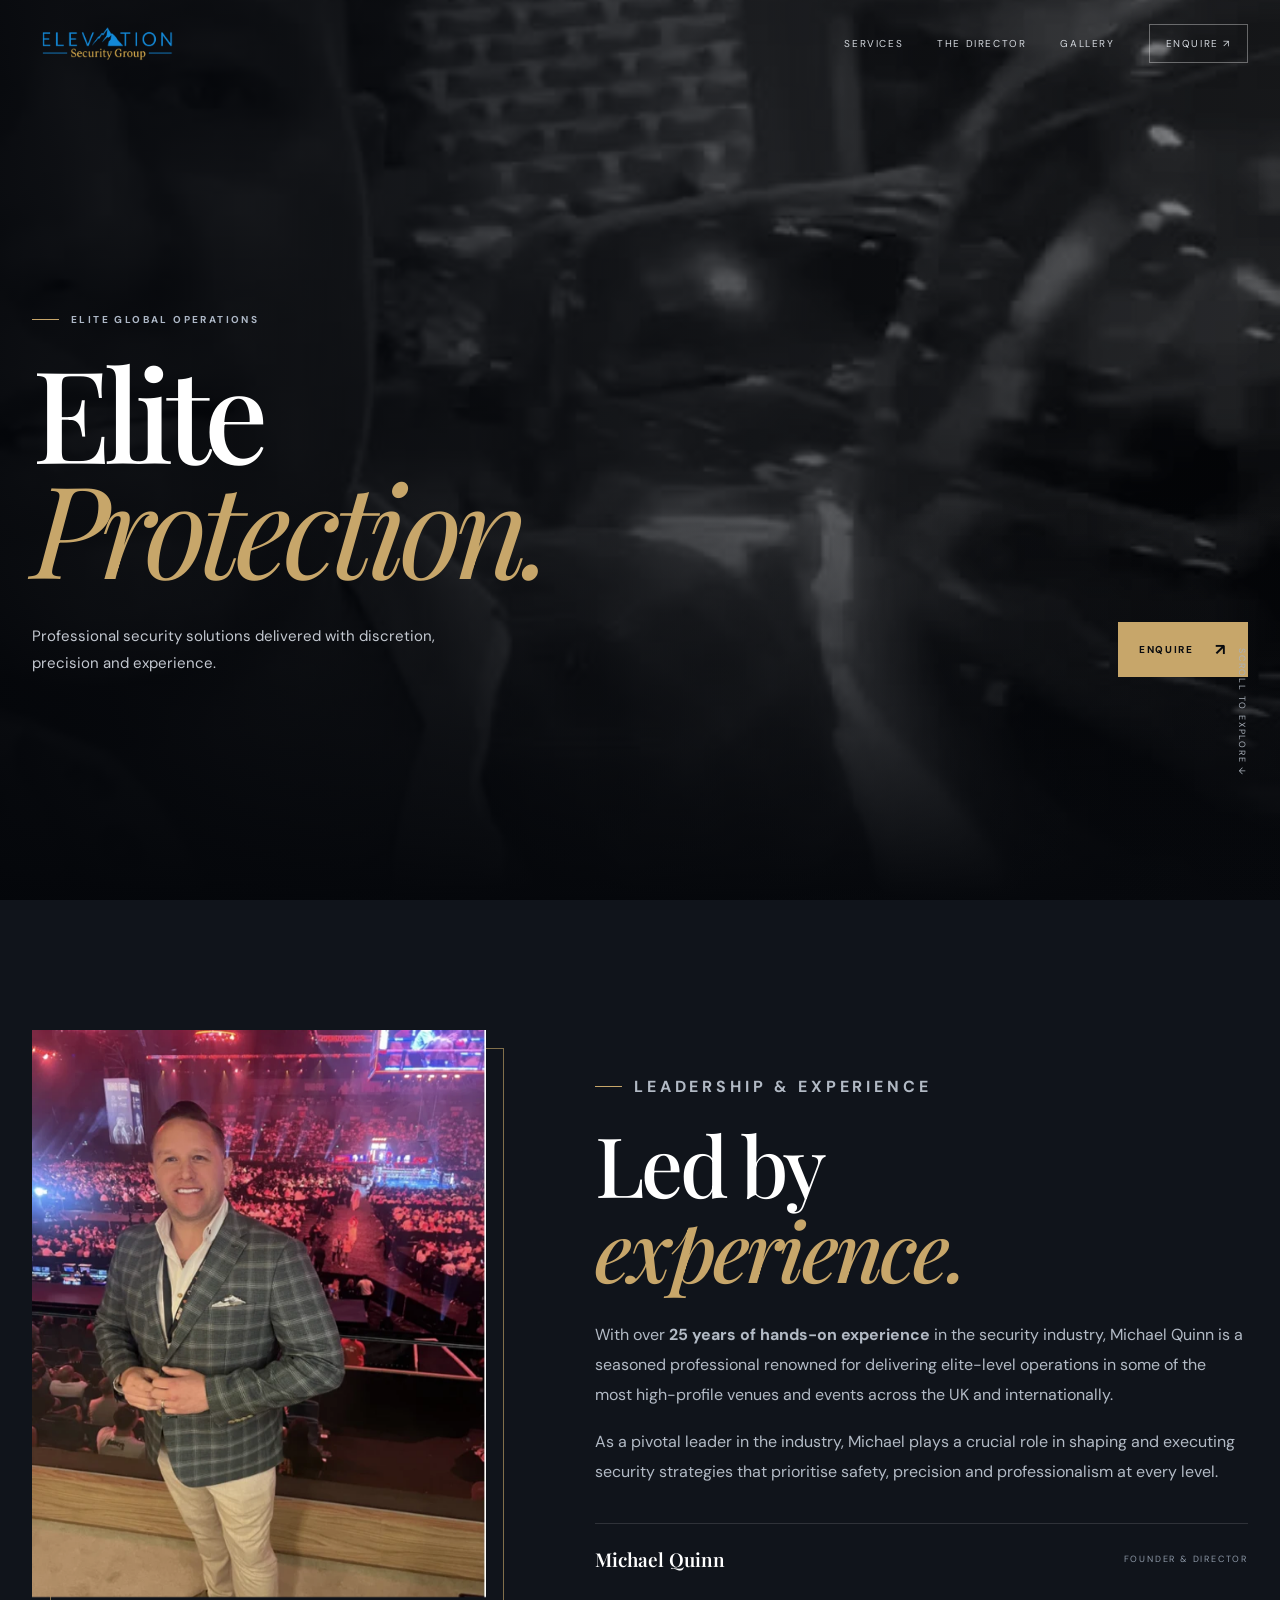
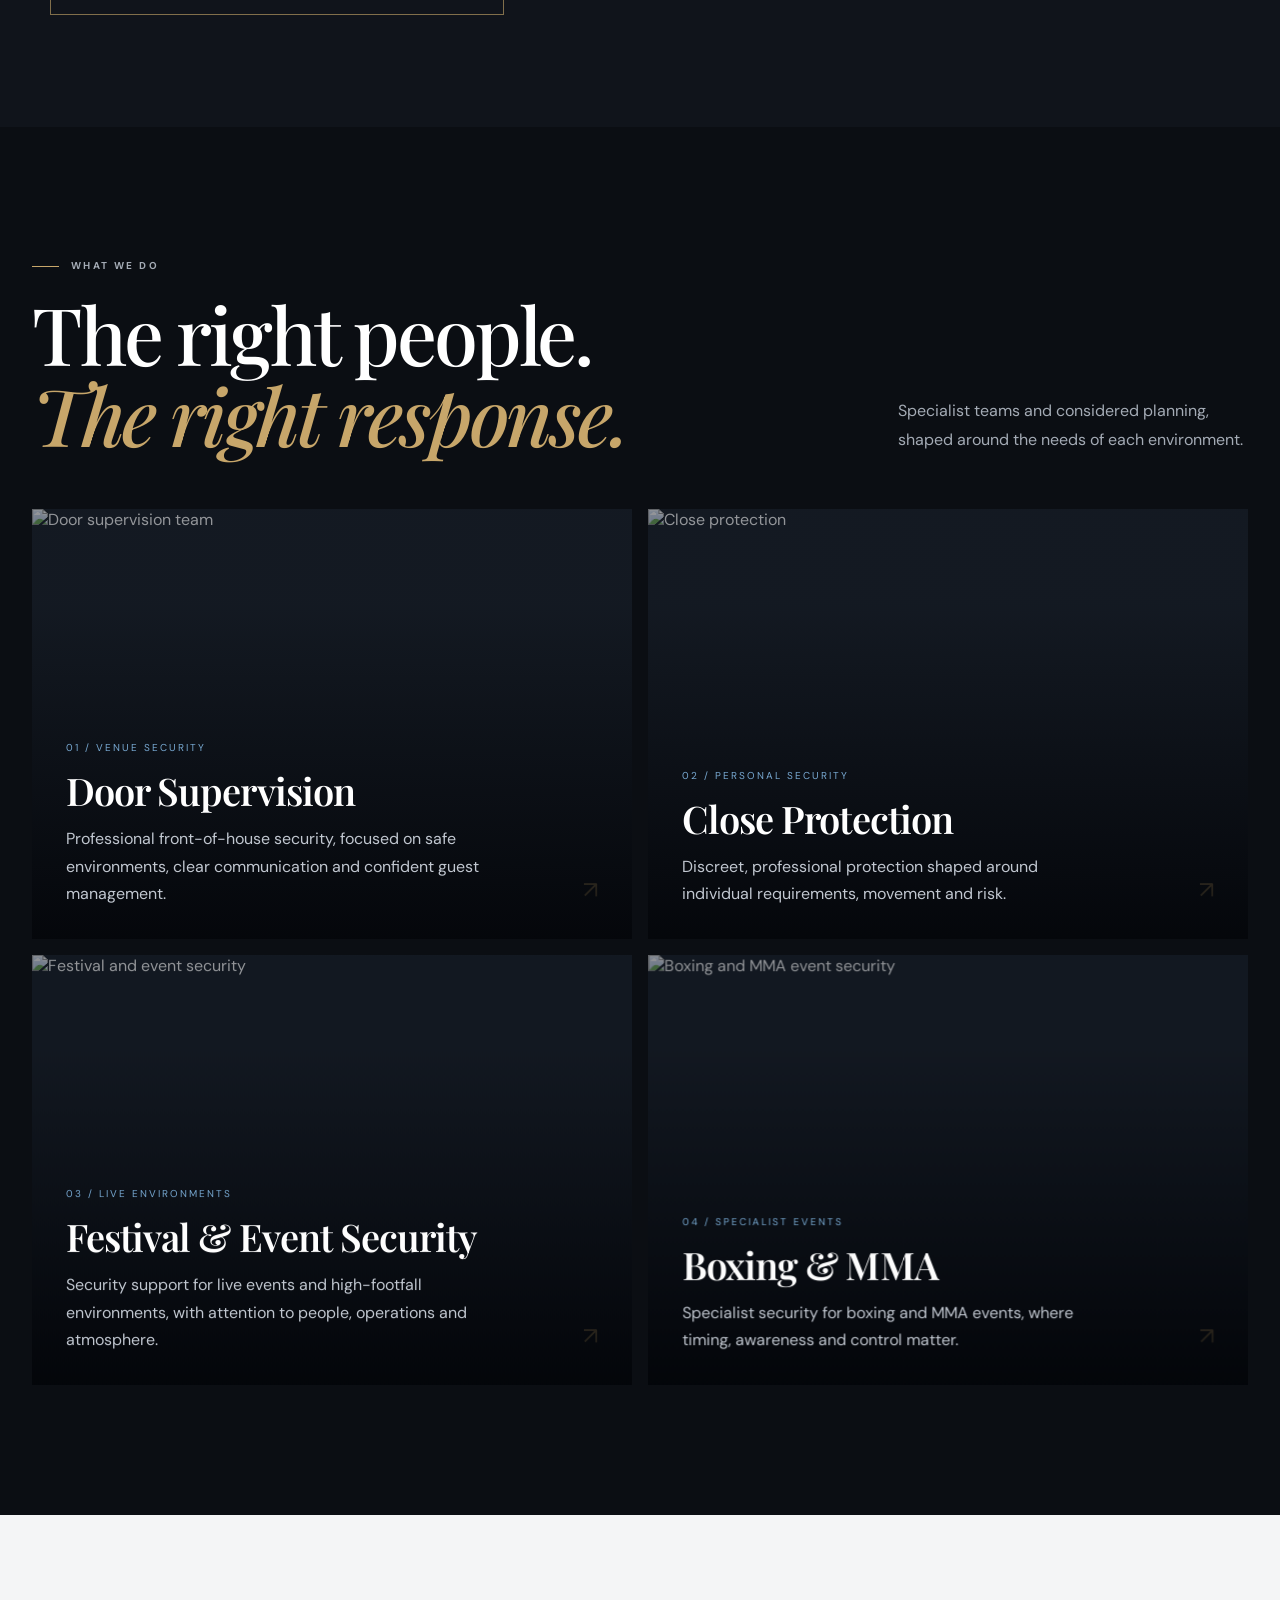
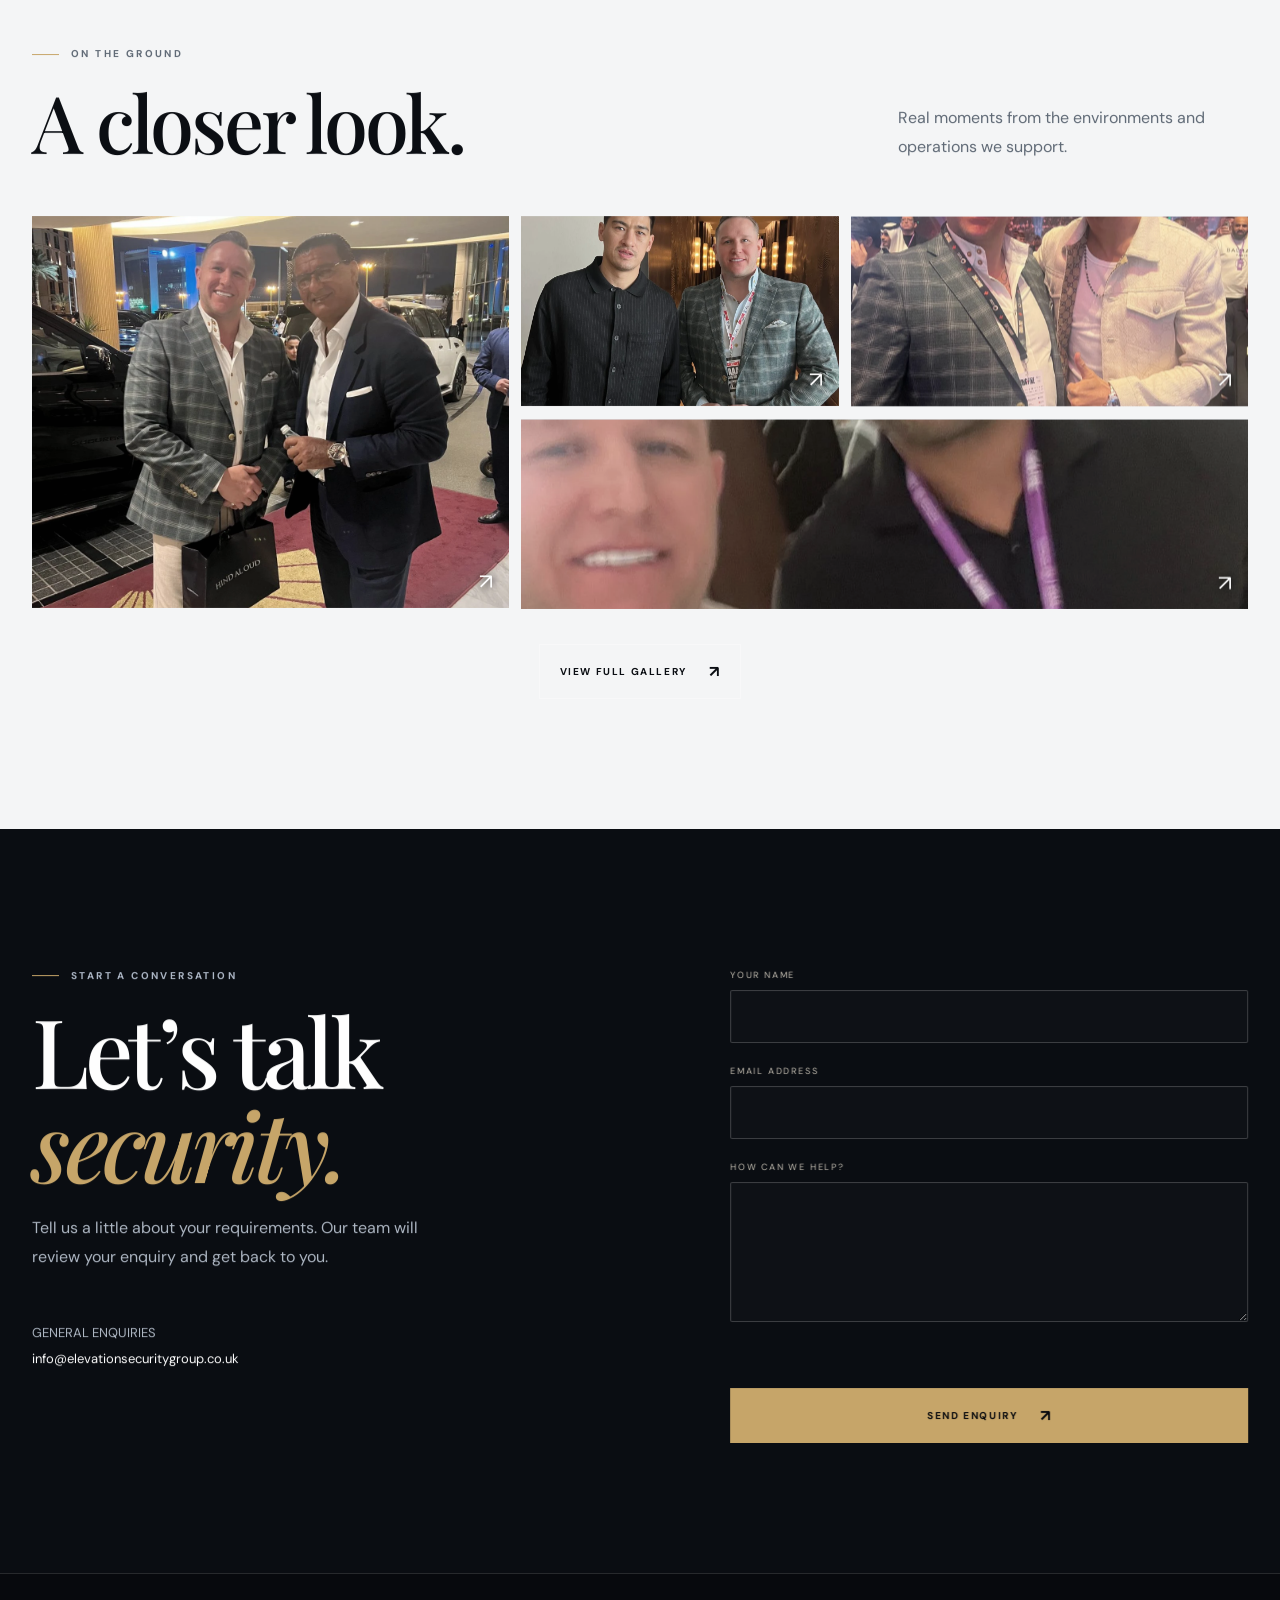
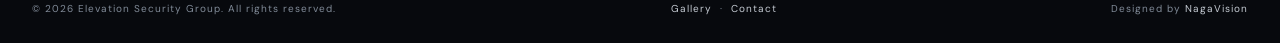
==== commit fe232009: "Restore service-specific photography" ====
--- a/index.html
+++ b/index.html
@@ -26,10 +26,10 @@
 <section class="section director" id="director"><div class="wrap director-grid"><div class="director-image reveal"><img src="gallery/2026-gallery/director.webp" alt="Michael Quinn, Director of Elevation Security Group" loading="lazy"></div><div class="director-copy reveal"><p class="eyebrow">Leadership &amp; experience</p><h2 class="display">Led by<br><span class="blue">experience.</span></h2><p>With over <strong>25 years of hands-on experience</strong> in the security industry, Michael Quinn is a seasoned professional renowned for delivering elite-level operations in some of the most high-profile venues and events across the UK and internationally.</p><p>As a pivotal leader in the industry, Michael plays a crucial role in shaping and executing security strategies that prioritise safety, precision and professionalism at every level.</p><div class="director-name"><strong>Michael Quinn</strong><span>Founder &amp; Director</span></div></div></div></section>
 <section class="section services" id="services"><div class="wrap"><div class="section-head reveal"><div><p class="eyebrow">What we do</p><h2 class="display">The right people.<br><span class="blue">The right response.</span></h2></div><p>Specialist teams and considered planning, shaped around the needs of each environment.</p></div>
 <div class="service-grid">
-<article class="service-card reveal"><img src="gallery/2026-gallery/gallery-2.webp" alt="Door supervision team" loading="lazy"><div class="service-content"><span class="service-number">01 / VENUE SECURITY</span><h3>Door Supervision</h3><p>Professional front-of-house security, focused on safe environments, clear communication and confident guest management.</p></div><span class="service-arrow">↗</span></article>
-<article class="service-card reveal"><img src="gallery/2026-gallery/gallery-3.webp" alt="Close protection" loading="lazy"><div class="service-content"><span class="service-number">02 / PERSONAL SECURITY</span><h3>Close Protection</h3><p>Discreet, professional protection shaped around individual requirements, movement and risk.</p></div><span class="service-arrow">↗</span></article>
-<article class="service-card reveal"><img src="gallery/2026-gallery/gallery-4.webp" alt="Festival and event security" loading="lazy"><div class="service-content"><span class="service-number">03 / LIVE ENVIRONMENTS</span><h3>Festival &amp; Event Security</h3><p>Security support for live events and high-footfall environments, with attention to people, operations and atmosphere.</p></div><span class="service-arrow">↗</span></article>
-<article class="service-card reveal"><img src="gallery/2026-gallery/gallery-5.webp" alt="Boxing and MMA event security" loading="lazy"><div class="service-content"><span class="service-number">04 / SPECIALIST EVENTS</span><h3>Boxing &amp; MMA</h3><p>Specialist security for boxing and MMA events, where timing, awareness and control matter.</p></div><span class="service-arrow">↗</span></article>
+<article class="service-card reveal"><img src="images/door_supervision.jpg" alt="Door supervision team" loading="lazy"><div class="service-content"><span class="service-number">01 / VENUE SECURITY</span><h3>Door Supervision</h3><p>Professional front-of-house security, focused on safe environments, clear communication and confident guest management.</p></div><span class="service-arrow">↗</span></article>
+<article class="service-card reveal"><img src="images/close_protection.jpg" alt="Close protection" loading="lazy"><div class="service-content"><span class="service-number">02 / PERSONAL SECURITY</span><h3>Close Protection</h3><p>Discreet, professional protection shaped around individual requirements, movement and risk.</p></div><span class="service-arrow">↗</span></article>
+<article class="service-card reveal"><img src="images/event_security.jpg" alt="Festival and event security" loading="lazy"><div class="service-content"><span class="service-number">03 / LIVE ENVIRONMENTS</span><h3>Festival &amp; Event Security</h3><p>Security support for live events and high-footfall environments, with attention to people, operations and atmosphere.</p></div><span class="service-arrow">↗</span></article>
+<article class="service-card reveal"><img src="images/boxing_mma.jpg" alt="Boxing and MMA event security" loading="lazy"><div class="service-content"><span class="service-number">04 / SPECIALIST EVENTS</span><h3>Boxing &amp; MMA</h3><p>Specialist security for boxing and MMA events, where timing, awareness and control matter.</p></div><span class="service-arrow">↗</span></article>
 </div></div></section>
 
 <section class="section gallery-section"><div class="wrap"><div class="section-head reveal"><div><p class="eyebrow">On the ground</p><h2 class="display">A closer look.</h2></div><p>Real moments from the environments and operations we support.</p></div><div class="preview-grid reveal">
--- a/assets/site.css
+++ b/assets/site.css
@@ -1,6 +1,6 @@
 @import url('https://fonts.googleapis.com/css2?family=DM+Sans:wght@400;500;600;700&family=Playfair+Display:wght@400;500;600;700&display=swap');
 :root{--ink:#07090d;--panel:#10141b;--paper:#f4f5f6;--muted:#a4abb5;--blue:#2776e8;--line:rgba(255,255,255,.13);--gold:#c7a66a;--max:1320px}
-*{box-sizing:border-box}html{scroll-behavior:smooth;scroll-padding-top:90px}body{margin:0;background:var(--ink);color:#fff;font-family:'DM Sans',sans-serif;-webkit-font-smoothing:antialiased}body.menu-open{overflow:hidden}a{color:inherit;text-decoration:none}button,input,textarea{font:inherit}img,video{display:block;max-width:100%}::selection{background:var(--blue);color:white}.wrap{width:min(var(--max),calc(100% - 64px));margin:auto}.eyebrow{display:flex;align-items:center;gap:12px;color:#aeb8c7;font-size:10px;letter-spacing:.24em;text-transform:uppercase;font-weight:700}.eyebrow:before{content:"";width:27px;height:1px;background:var(--blue)}.display{font-family:'Playfair Display',Georgia,serif;font-weight:500;letter-spacing:-.045em;line-height:1.02}.blue{color:#70a9ff}.muted{color:var(--muted)}.btn{display:inline-flex;align-items:center;justify-content:center;gap:22px;padding:16px 20px;border:1px solid rgba(255,255,255,.3);font-size:10px;letter-spacing:.16em;text-transform:uppercase;font-weight:700;transition:.3s}.btn:after{content:"↗";font-size:16px}.btn.primary{background:var(--blue);border-color:var(--blue)}.btn:hover{background:#fff;color:#07090d;border-color:#fff;transform:translateY(-2px)}.site-header{position:fixed;inset:0 0 auto;z-index:50;height:88px;display:flex;align-items:center;border-bottom:1px solid transparent;transition:.35s}.site-header.scrolled{height:72px;background:rgba(7,9,13,.88);backdrop-filter:blur(18px);border-color:var(--line)}.nav{display:flex;align-items:center;justify-content:space-between}.brand img{width:148px;height:56px;object-fit:contain;object-position:left center}.nav-links{display:flex;align-items:center;gap:34px}.nav-links a{font-size:10px;letter-spacing:.16em;text-transform:uppercase;color:#d4d8de;transition:.2s}.nav-links a:hover{color:#70a9ff}.nav-cta{border:1px solid rgba(255,255,255,.35);padding:12px 16px}.menu-toggle{display:none;background:none;border:0;color:white;font-size:26px}.hero{position:relative;min-height:760px;height:min(100svh,940px);display:flex;align-items:flex-end;overflow:hidden;background:#090c12}.hero-media,.hero-media:after{position:absolute;inset:0}.hero-media video{width:100%;height:100%;object-fit:cover;filter:grayscale(1) contrast(1.1);opacity:.64}.hero-media:after{content:"";background:linear-gradient(90deg,rgba(4,6,10,.92) 0%,rgba(4,6,10,.58) 48%,rgba(4,6,10,.12) 100%),linear-gradient(0deg,#07090d 0%,transparent 45%)}.hero-content{position:relative;z-index:2;padding:190px 0 100px}.hero-kicker{margin:0 0 28px}.hero h1{font-size:clamp(68px,10vw,150px);max-width:1100px;margin:0;font-family:'Playfair Display',Georgia,serif;font-weight:500;letter-spacing:-.055em;line-height:.9;text-transform:none}.hero h1 span{display:block;color:#75aaff;font-style:italic;font-weight:400}.hero-bottom{display:flex;align-items:flex-end;justify-content:space-between;gap:32px;margin-top:38px}.hero-bottom p{max-width:420px;margin:0;color:#c3c8d0;font-size:15px;line-height:1.8}.hero-index{font-size:10px;letter-spacing:.2em;color:#9aa4b2}.scroll-cue{position:absolute;right:0;bottom:0;writing-mode:vertical-rl;font-size:9px;letter-spacing:.2em;color:#aab1bb}.section{padding:130px 0}.section-head{display:flex;align-items:flex-end;justify-content:space-between;gap:30px;margin-bottom:54px}.section-head h2{font-size:clamp(44px,6.2vw,82px);margin:18px 0 0;font-family:'Playfair Display',Georgia,serif;font-weight:500;letter-spacing:-.04em;text-transform:none;line-height:1.02}.section-head p{max-width:350px;color:var(--muted);line-height:1.8;margin:0}.intro{background:var(--paper);color:#0b0e13}.intro .eyebrow{color:#596271}.intro-grid{display:grid;grid-template-columns:1.1fr .9fr;gap:10%;align-items:end}.intro h2{font-size:clamp(48px,6.5vw,88px);margin:24px 0 0;font-family:'Playfair Display',Georgia,serif;font-weight:500;letter-spacing:-.045em;text-transform:none;line-height:1.02}.intro-copy{color:#505966;line-height:1.9;font-size:16px;max-width:500px}.intro-copy strong{color:#10151d}.services{background:#0b0e13}.service-grid{display:grid;grid-template-columns:repeat(2,1fr);gap:16px}.service-card{position:relative;min-height:430px;overflow:hidden;background:#141a23}.service-card img{position:absolute;inset:0;width:100%;height:100%;object-fit:cover;opacity:.56;transition:transform .8s,opacity .5s;filter:saturate(.7)}.service-card:after{content:"";position:absolute;inset:0;background:linear-gradient(0deg,rgba(4,6,10,.96),rgba(4,6,10,.04) 78%)}.service-card:hover img{transform:scale(1.045);opacity:.78}.service-content{position:absolute;z-index:1;inset:auto 34px 32px}.service-number{font-size:10px;letter-spacing:.2em;color:#8db9ff}.service-card h3{font:600 clamp(25px,3vw,38px)/1.08 'Playfair Display',Georgia,serif;letter-spacing:-.025em;text-transform:uppercase;margin:14px 0}.service-card p{max-width:430px;color:#c1c7d0;line-height:1.7;margin:0}.service-arrow{position:absolute;right:34px;bottom:34px;font-size:24px;color:#8db9ff}.director{background:#10141b}.director-grid{display:grid;grid-template-columns:.82fr 1.18fr;gap:9%;align-items:center}.director-image{position:relative;max-width:480px}.director-image:after{content:"";position:absolute;inset:18px -18px -18px 18px;border:1px solid rgba(112,169,255,.45);z-index:0}.director-image img{position:relative;z-index:1;width:100%;aspect-ratio:4/5;object-fit:cover;filter:grayscale(1)}.director-copy h2{font-size:clamp(50px,6.5vw,88px);font-family:'Playfair Display',Georgia,serif;font-weight:500;letter-spacing:-.045em;text-transform:none;line-height:1.02;margin:20px 0 28px}.director-copy p{font-size:16px;line-height:1.9;color:#b2bac5;max-width:650px}.director-name{margin-top:35px;padding-top:22px;border-top:1px solid var(--line);display:flex;justify-content:space-between;gap:20px;align-items:center}.director-name strong{font:600 19px 'Playfair Display',Georgia,serif}.director-name span{font-size:9px;letter-spacing:.2em;text-transform:uppercase;color:#8d98a7}.gallery-section{background:#f4f5f6;color:#0b0e13}.gallery-section .eyebrow{color:#5a6572}.gallery-section .section-head p{color:#606a76}.preview-grid{display:grid;grid-template-columns:1.2fr .8fr 1fr;grid-auto-rows:190px;gap:12px}.preview-grid a{position:relative;overflow:hidden;background:#dce0e5}.preview-grid a:nth-child(1){grid-row:span 2}.preview-grid a:nth-child(4){grid-column:span 2}.preview-grid img{width:100%;height:100%;object-fit:cover;transition:transform .7s;filter:saturate(.8)}.preview-grid a:hover img{transform:scale(1.05)}.preview-grid a:after{content:"↗";position:absolute;right:16px;bottom:12px;color:white;font-size:22px;text-shadow:0 1px 8px #000}.gallery-action{display:flex;justify-content:center;margin-top:36px}.contact{background:#0a0d12}.contact-grid{display:grid;grid-template-columns:1fr .9fr;gap:10%;align-items:start}.contact h2{font-size:clamp(54px,7.5vw,100px);font-family:'Playfair Display',Georgia,serif;font-weight:500;letter-spacing:-.045em;line-height:.98;margin:20px 0 24px;text-transform:none}.contact-lead{max-width:420px;color:#aeb7c3;line-height:1.8}.contact-meta{margin-top:48px;color:#aeb7c3;font-size:13px;line-height:2}.contact-meta a{color:white}.contact-form{display:grid;gap:22px;padding-top:10px}.field{display:grid;gap:9px}.field label{font-size:9px;letter-spacing:.2em;text-transform:uppercase;color:#9da8b7}.field input,.field textarea{width:100%;border:0;border-bottom:1px solid rgba(255,255,255,.25);padding:13px 0;background:transparent;color:white;outline:none;resize:vertical}.field input:focus,.field textarea:focus{border-color:#70a9ff}.field textarea{min-height:120px}.form-status{min-height:22px;color:#8db9ff;font-size:13px}.honeypot{position:absolute;left:-9999px;opacity:0}.footer{padding:28px 0;border-top:1px solid var(--line);color:#818b98;font-size:10px;letter-spacing:.1em}.footer-row{display:flex;justify-content:space-between;gap:20px}.footer a{color:#c5cbd3}.reveal{opacity:0;transform:translateY(24px);transition:opacity .8s,transform .8s}.reveal.visible{opacity:1;transform:none}
+*{box-sizing:border-box}html{scroll-behavior:smooth;scroll-padding-top:90px}body{margin:0;background:var(--ink);color:#fff;font-family:'DM Sans',sans-serif;-webkit-font-smoothing:antialiased}body.menu-open{overflow:hidden}a{color:inherit;text-decoration:none}button,input,textarea{font:inherit}img,video{display:block;max-width:100%}::selection{background:var(--blue);color:white}.wrap{width:min(var(--max),calc(100% - 64px));margin:auto}.eyebrow{display:flex;align-items:center;gap:12px;color:#aeb8c7;font-size:10px;letter-spacing:.24em;text-transform:uppercase;font-weight:700}.eyebrow:before{content:"";width:27px;height:1px;background:var(--blue)}.display{font-family:'Playfair Display',Georgia,serif;font-weight:500;letter-spacing:-.045em;line-height:1.02}.blue{color:#70a9ff}.muted{color:var(--muted)}.btn{display:inline-flex;align-items:center;justify-content:center;gap:22px;padding:16px 20px;border:1px solid rgba(255,255,255,.3);font-size:10px;letter-spacing:.16em;text-transform:uppercase;font-weight:700;transition:.3s}.btn:after{content:"↗";font-size:16px}.btn.primary{background:var(--blue);border-color:var(--blue)}.btn:hover{background:#fff;color:#07090d;border-color:#fff;transform:translateY(-2px)}.site-header{position:fixed;inset:0 0 auto;z-index:50;height:88px;display:flex;align-items:center;border-bottom:1px solid transparent;transition:.35s}.site-header.scrolled{height:72px;background:rgba(7,9,13,.88);backdrop-filter:blur(18px);border-color:var(--line)}.nav{display:flex;align-items:center;justify-content:space-between}.brand img{width:148px;height:56px;object-fit:contain;object-position:left center}.nav-links{display:flex;align-items:center;gap:34px}.nav-links a{font-size:10px;letter-spacing:.16em;text-transform:uppercase;color:#d4d8de;transition:.2s}.nav-links a:hover{color:#70a9ff}.nav-cta{border:1px solid rgba(255,255,255,.35);padding:12px 16px}.menu-toggle{display:none;background:none;border:0;color:white;font-size:26px}.hero{position:relative;min-height:760px;height:min(100svh,940px);display:flex;align-items:flex-end;overflow:hidden;background:#090c12}.hero-media,.hero-media:after{position:absolute;inset:0}.hero-media video{width:100%;height:100%;object-fit:cover;filter:grayscale(1) contrast(1.1);opacity:.64}.hero-media:after{content:"";background:linear-gradient(90deg,rgba(4,6,10,.92) 0%,rgba(4,6,10,.58) 48%,rgba(4,6,10,.12) 100%),linear-gradient(0deg,#07090d 0%,transparent 45%)}.hero-content{position:relative;z-index:2;padding:190px 0 100px}.hero-kicker{margin:0 0 28px}.hero h1{font-size:clamp(68px,10vw,150px);max-width:1100px;margin:0;font-family:'Playfair Display',Georgia,serif;font-weight:500;letter-spacing:-.055em;line-height:.9;text-transform:none}.hero h1 span{display:block;color:#75aaff;font-style:italic;font-weight:400}.hero-bottom{display:flex;align-items:flex-end;justify-content:space-between;gap:32px;margin-top:38px}.hero-bottom p{max-width:420px;margin:0;color:#c3c8d0;font-size:15px;line-height:1.8}.hero-index{font-size:10px;letter-spacing:.2em;color:#9aa4b2}.scroll-cue{position:absolute;right:0;bottom:0;writing-mode:vertical-rl;font-size:9px;letter-spacing:.2em;color:#aab1bb}.section{padding:130px 0}.section-head{display:flex;align-items:flex-end;justify-content:space-between;gap:30px;margin-bottom:54px}.section-head h2{font-size:clamp(44px,6.2vw,82px);margin:18px 0 0;font-family:'Playfair Display',Georgia,serif;font-weight:500;letter-spacing:-.04em;text-transform:none;line-height:1.02}.section-head p{max-width:350px;color:var(--muted);line-height:1.8;margin:0}.intro{background:var(--paper);color:#0b0e13}.intro .eyebrow{color:#596271}.intro-grid{display:grid;grid-template-columns:1.1fr .9fr;gap:10%;align-items:end}.intro h2{font-size:clamp(48px,6.5vw,88px);margin:24px 0 0;font-family:'Playfair Display',Georgia,serif;font-weight:500;letter-spacing:-.045em;text-transform:none;line-height:1.02}.intro-copy{color:#505966;line-height:1.9;font-size:16px;max-width:500px}.intro-copy strong{color:#10151d}.services{background:#0b0e13}.service-grid{display:grid;grid-template-columns:repeat(2,1fr);gap:16px}.service-card{position:relative;min-height:430px;overflow:hidden;background:#141a23}.service-card img{position:absolute;inset:0;width:100%;height:100%;object-fit:cover;opacity:.56;transition:transform .8s,opacity .5s;filter:saturate(.7)}.service-card:after{content:"";position:absolute;inset:0;background:linear-gradient(0deg,rgba(4,6,10,.96),rgba(4,6,10,.04) 78%)}.service-card:hover img{transform:scale(1.045);opacity:.78}.service-content{position:absolute;z-index:1;inset:auto 34px 32px}.service-number{font-size:10px;letter-spacing:.2em;color:#8db9ff}.service-card h3{font:600 clamp(25px,3vw,38px)/1.08 'Playfair Display',Georgia,serif;letter-spacing:-.025em;text-transform:uppercase;margin:14px 0}.service-card p{max-width:430px;color:#c1c7d0;line-height:1.7;margin:0}.service-arrow{position:absolute;right:34px;bottom:34px;font-size:24px;color:#8db9ff}.director{background:#10141b}.director-grid{display:grid;grid-template-columns:.82fr 1.18fr;gap:9%;align-items:center}.director-image{position:relative;max-width:480px}.director-image:after{content:"";position:absolute;inset:18px -18px -18px 18px;border:1px solid rgba(112,169,255,.45);z-index:0}.director-image img{position:relative;z-index:1;width:100%;aspect-ratio:4/5;object-fit:cover;filter:none}.director-copy h2{font-size:clamp(50px,6.5vw,88px);font-family:'Playfair Display',Georgia,serif;font-weight:500;letter-spacing:-.045em;text-transform:none;line-height:1.02;margin:20px 0 28px}.director-copy p{font-size:16px;line-height:1.9;color:#b2bac5;max-width:650px}.director-name{margin-top:35px;padding-top:22px;border-top:1px solid var(--line);display:flex;justify-content:space-between;gap:20px;align-items:center}.director-name strong{font:600 19px 'Playfair Display',Georgia,serif}.director-name span{font-size:9px;letter-spacing:.2em;text-transform:uppercase;color:#8d98a7}.gallery-section{background:#f4f5f6;color:#0b0e13}.gallery-section .eyebrow{color:#5a6572}.gallery-section .section-head p{color:#606a76}.preview-grid{display:grid;grid-template-columns:1.2fr .8fr 1fr;grid-auto-rows:190px;gap:12px}.preview-grid a{position:relative;overflow:hidden;background:#dce0e5}.preview-grid a:nth-child(1){grid-row:span 2}.preview-grid a:nth-child(4){grid-column:span 2}.preview-grid img{width:100%;height:100%;object-fit:cover;transition:transform .7s;filter:saturate(.8)}.preview-grid a:hover img{transform:scale(1.05)}.preview-grid a:after{content:"↗";position:absolute;right:16px;bottom:12px;color:white;font-size:22px;text-shadow:0 1px 8px #000}.gallery-action{display:flex;justify-content:center;margin-top:36px}.contact{background:#0a0d12}.contact-grid{display:grid;grid-template-columns:1fr .9fr;gap:10%;align-items:start}.contact h2{font-size:clamp(54px,7.5vw,100px);font-family:'Playfair Display',Georgia,serif;font-weight:500;letter-spacing:-.045em;line-height:.98;margin:20px 0 24px;text-transform:none}.contact-lead{max-width:420px;color:#aeb7c3;line-height:1.8}.contact-meta{margin-top:48px;color:#aeb7c3;font-size:13px;line-height:2}.contact-meta a{color:white}.contact-form{display:grid;gap:22px;padding-top:10px}.field{display:grid;gap:9px}.field label{font-size:9px;letter-spacing:.2em;text-transform:uppercase;color:#9da8b7}.field input,.field textarea{width:100%;border:0;border-bottom:1px solid rgba(255,255,255,.25);padding:13px 0;background:transparent;color:white;outline:none;resize:vertical}.field input:focus,.field textarea:focus{border-color:#70a9ff}.field textarea{min-height:120px}.form-status{min-height:22px;color:#8db9ff;font-size:13px}.honeypot{position:absolute;left:-9999px;opacity:0}.footer{padding:28px 0;border-top:1px solid var(--line);color:#818b98;font-size:10px;letter-spacing:.1em}.footer-row{display:flex;justify-content:space-between;gap:20px}.footer a{color:#c5cbd3}.reveal{opacity:0;transform:translateY(24px);transition:opacity .8s,transform .8s}.reveal.visible{opacity:1;transform:none}
 .gallery-page-hero{padding:180px 0 70px;background:linear-gradient(120deg,#0a0d12,#131c2b)}.gallery-page-hero h1{font-size:clamp(64px,9vw,120px);font-family:'Playfair Display',Georgia,serif;font-weight:500;letter-spacing:-.05em;line-height:.98;text-transform:none;margin:20px 0}.gallery-page-hero p{max-width:540px;color:#b1bbc8;line-height:1.8}.gallery-toolbar{display:flex;justify-content:space-between;align-items:center;margin-bottom:28px;color:#909aa8;font-size:10px;letter-spacing:.16em;text-transform:uppercase}.masonry{columns:3 280px;column-gap:14px}.masonry-item{display:block;position:relative;width:100%;break-inside:avoid;margin:0 0 14px;overflow:hidden;background:#171c24;cursor:zoom-in}.masonry-item img{width:100%;height:auto;transition:transform .6s;display:block}.masonry-item:hover img{transform:scale(1.035)}.masonry-item:after{content:"↗";position:absolute;right:14px;bottom:12px;font-size:21px;color:white;text-shadow:0 1px 10px #000}.lightbox{position:fixed;inset:0;z-index:100;background:rgba(2,4,8,.96);display:none;align-items:center;justify-content:center;padding:5vw}.lightbox.open{display:flex}.lightbox img{max-width:min(1100px,90vw);max-height:82vh;object-fit:contain}.lightbox button{position:absolute;background:none;border:0;color:white;cursor:pointer}.lightbox-close{top:24px;right:30px;font-size:36px}.lightbox-prev,.lightbox-next{top:50%;font-size:32px;padding:20px}.lightbox-prev{left:18px}.lightbox-next{right:18px}.lightbox-count{position:absolute;bottom:24px;left:50%;transform:translateX(-50%);font-size:10px;letter-spacing:.2em;color:#aab3c0}
 @media(max-width:850px){.wrap{width:min(100% - 40px,var(--max))}.site-header{height:72px}.brand img{width:126px}.menu-toggle{display:block}.nav-links{position:fixed;inset:72px 0 auto;background:rgba(7,9,13,.98);padding:26px 24px 34px;display:flex;flex-direction:column;align-items:flex-start;gap:24px;transform:translateY(-150%);transition:transform .35s}.nav-links.open{transform:none}.nav-links a{font-size:12px}.hero{min-height:720px;height:92svh}.hero-content{padding:150px 0 70px}.hero-bottom{align-items:flex-start;flex-direction:column}.scroll-cue{display:none}.section{padding:90px 0}.intro-grid,.director-grid,.contact-grid{grid-template-columns:1fr;gap:44px}.intro-grid{gap:24px}.director-image{max-width:390px}.service-card{min-height:370px}.preview-grid{grid-template-columns:1fr 1fr;grid-auto-rows:170px}.preview-grid a:nth-child(1){grid-row:span 2}.preview-grid a:nth-child(4){grid-column:span 1}.section-head{align-items:flex-start;flex-direction:column}.section-head p{max-width:520px}.contact-grid{gap:34px}}
 @media(max-width:520px){.wrap{width:calc(100% - 36px)}.hero h1{font-size:clamp(50px,15vw,76px)}.hero-bottom p{font-size:14px}.service-grid{grid-template-columns:1fr}.service-card{min-height:340px}.preview-grid{grid-auto-rows:130px;gap:8px}.director-name{align-items:flex-start;flex-direction:column}.footer-row{flex-direction:column}.masonry{columns:2 145px;column-gap:8px}.masonry-item{margin-bottom:8px}.lightbox-prev{left:0}.lightbox-next{right:0}}
@@ -102,3 +102,19 @@
 .preview-grid .preview-image:after{content:"↗";position:absolute;right:16px;bottom:12px;color:#fff;font-size:22px;text-shadow:0 1px 8px #000}
 .preview-grid .preview-image:focus-visible{outline:2px solid var(--gold);outline-offset:3px}
 @media(max-width:850px){.preview-grid .preview-image:nth-child(4){grid-column:span 1}}
+
+
+/* Two-row, touch-friendly media rail */
+.gallery-rail{display:grid;grid-auto-flow:column;grid-template-rows:repeat(2,minmax(170px,220px));grid-auto-columns:minmax(230px,28vw);gap:14px;overflow-x:auto;overflow-y:hidden;padding:4px 2px 18px;scroll-snap-type:x mandatory;scrollbar-width:thin;scrollbar-color:var(--gold) rgba(0,0,0,.12);-webkit-overflow-scrolling:touch}
+.gallery-rail>*{position:relative;min-width:0;min-height:0;overflow:hidden;scroll-snap-align:start;background:#171b22;border:0;padding:0;cursor:pointer}
+.gallery-rail img,.gallery-rail video{width:100%;height:100%;object-fit:cover;transition:transform .5s}
+.gallery-rail>*:hover img,.gallery-rail>*:hover video{transform:scale(1.035)}
+.gallery-rail .gallery-video video{pointer-events:auto}
+.gallery-rail .gallery-play[hidden]{display:none!important}
+.gallery-rail .gallery-play:focus-visible{outline:3px solid var(--gold);outline-offset:-6px}
+.gallery-rail .gallery-play{position:absolute;inset:0;display:grid;place-items:center;background:linear-gradient(0deg,rgba(0,0,0,.34),transparent 55%);color:#fff}
+.gallery-play span{display:grid;place-items:center;width:58px;height:58px;padding-left:4px;border:1px solid rgba(255,255,255,.85);border-radius:50%;background:rgba(8,10,14,.58);font-size:22px;backdrop-filter:blur(8px)}
+.gallery-rail button:focus-visible{outline:3px solid var(--gold);outline-offset:3px}
+.gallery-toolbar{display:flex;justify-content:space-between;gap:18px;align-items:center;margin-bottom:20px}
+.gallery-hint{font-size:11px;color:#aeb8c7;letter-spacing:.08em}
+@media(max-width:700px){.gallery-rail{grid-auto-columns:minmax(72vw,290px);grid-template-rows:repeat(2,155px);gap:10px}.gallery-toolbar{align-items:flex-start;flex-direction:column}}
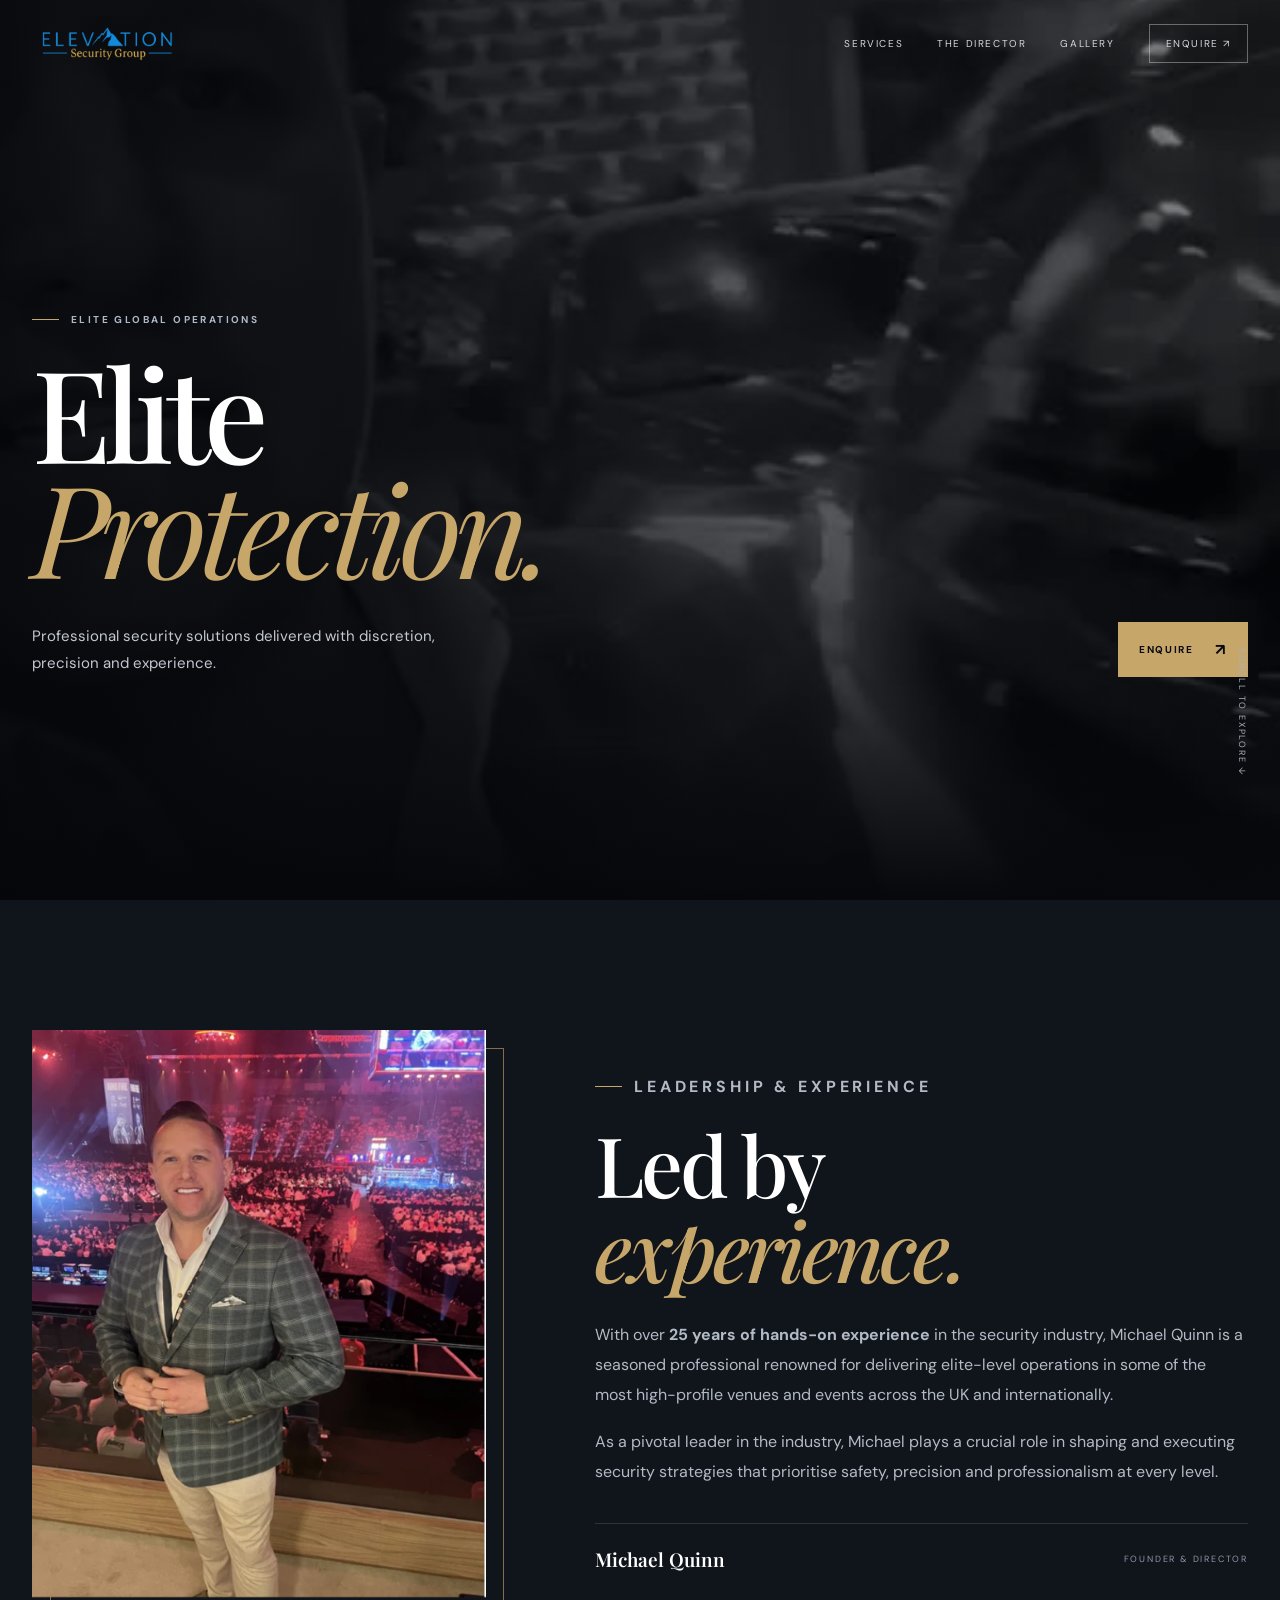
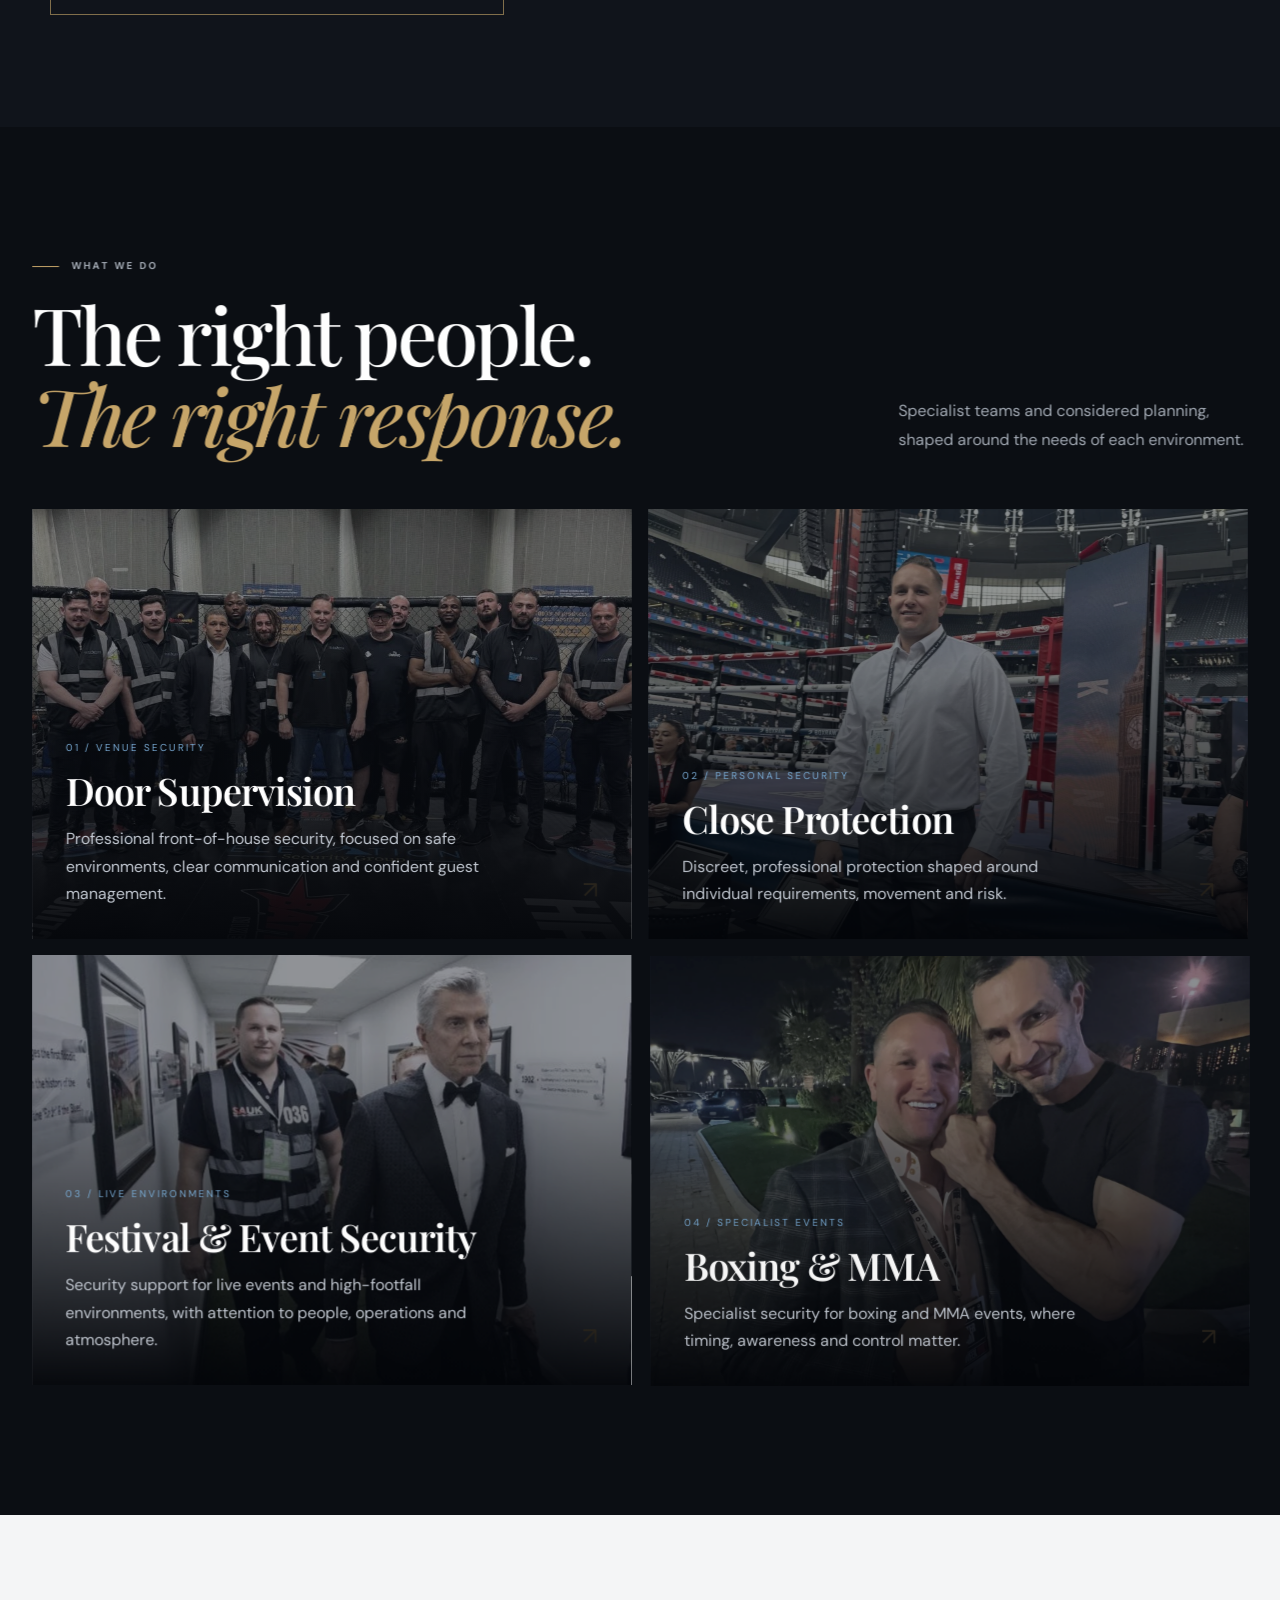
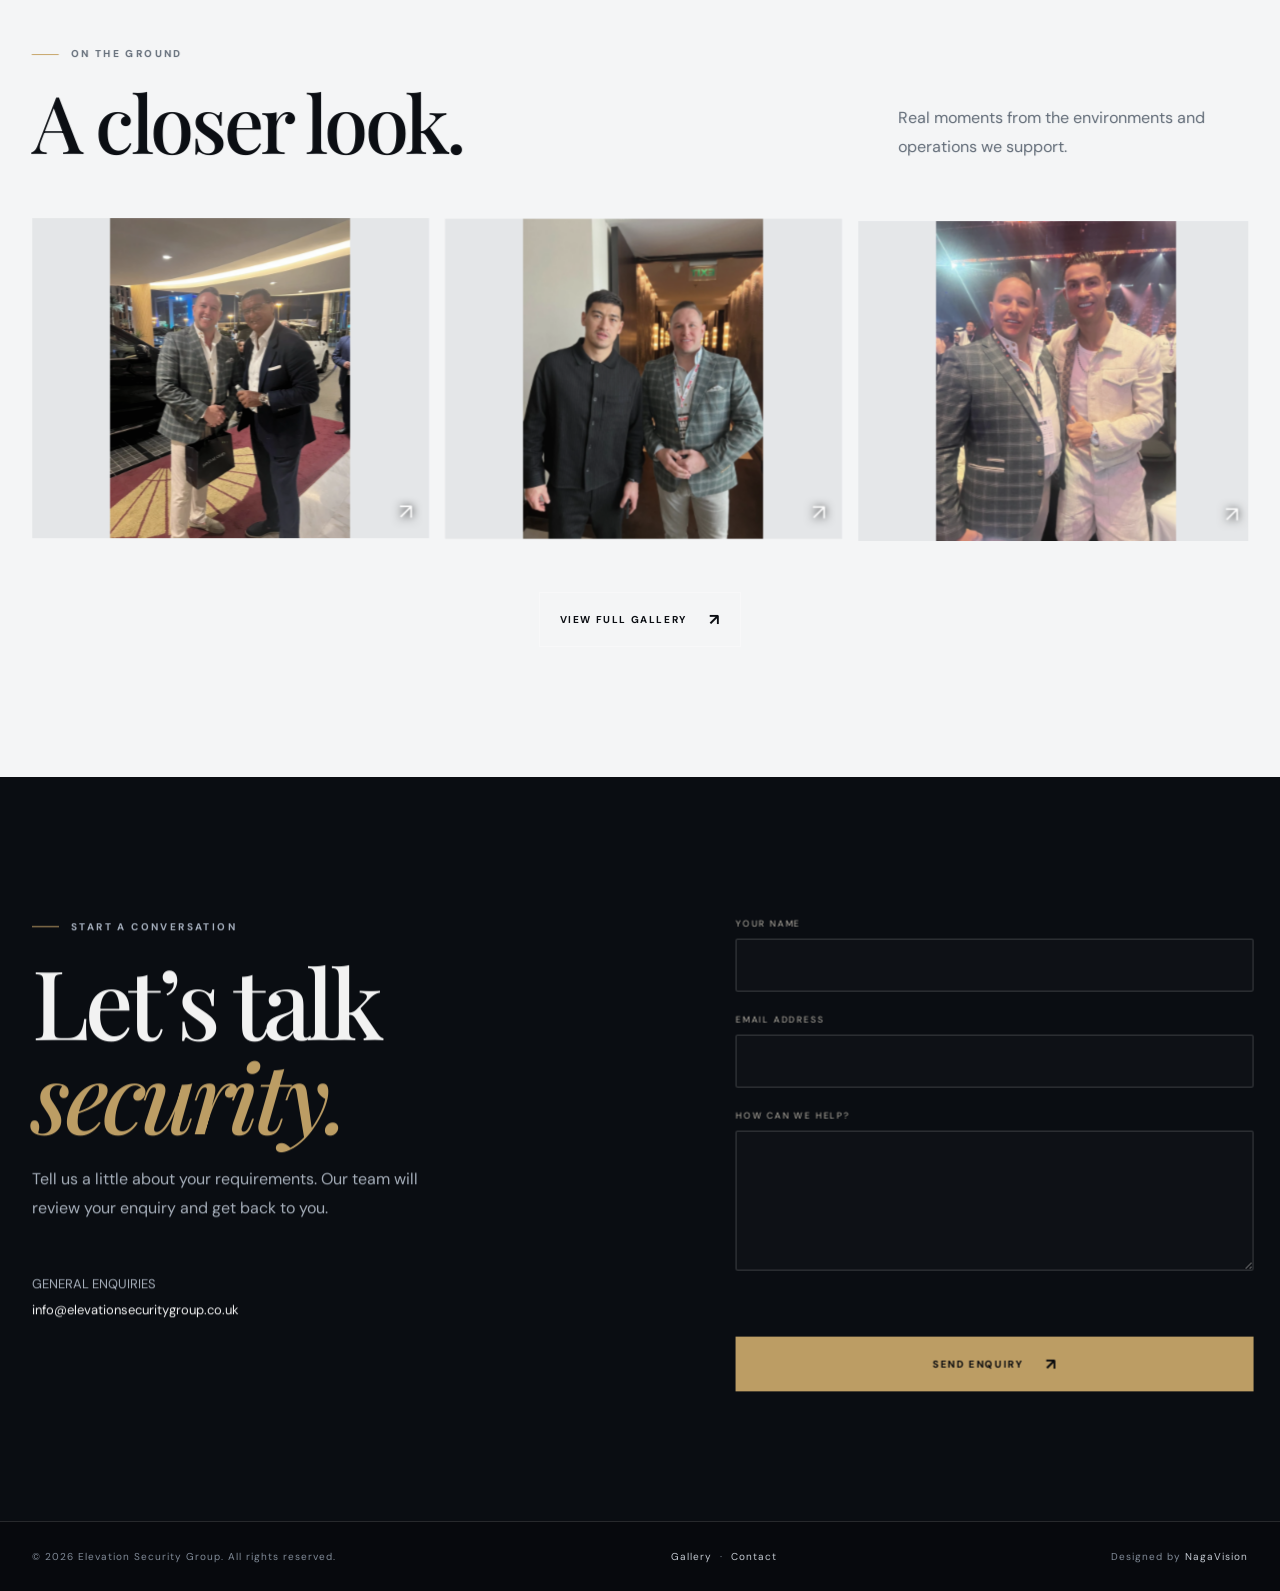
==== commit 29f88e70: "Use approved gallery photos for service cards" ====
--- a/index.html
+++ b/index.html
@@ -26,10 +26,10 @@
 <section class="section director" id="director"><div class="wrap director-grid"><div class="director-image reveal"><img src="gallery/2026-gallery/director.webp" alt="Michael Quinn, Director of Elevation Security Group" loading="lazy"></div><div class="director-copy reveal"><p class="eyebrow">Leadership &amp; experience</p><h2 class="display">Led by<br><span class="blue">experience.</span></h2><p>With over <strong>25 years of hands-on experience</strong> in the security industry, Michael Quinn is a seasoned professional renowned for delivering elite-level operations in some of the most high-profile venues and events across the UK and internationally.</p><p>As a pivotal leader in the industry, Michael plays a crucial role in shaping and executing security strategies that prioritise safety, precision and professionalism at every level.</p><div class="director-name"><strong>Michael Quinn</strong><span>Founder &amp; Director</span></div></div></div></section>
 <section class="section services" id="services"><div class="wrap"><div class="section-head reveal"><div><p class="eyebrow">What we do</p><h2 class="display">The right people.<br><span class="blue">The right response.</span></h2></div><p>Specialist teams and considered planning, shaped around the needs of each environment.</p></div>
 <div class="service-grid">
-<article class="service-card reveal"><img src="images/door_supervision.jpg" alt="Door supervision team" loading="lazy"><div class="service-content"><span class="service-number">01 / VENUE SECURITY</span><h3>Door Supervision</h3><p>Professional front-of-house security, focused on safe environments, clear communication and confident guest management.</p></div><span class="service-arrow">↗</span></article>
-<article class="service-card reveal"><img src="images/close_protection.jpg" alt="Close protection" loading="lazy"><div class="service-content"><span class="service-number">02 / PERSONAL SECURITY</span><h3>Close Protection</h3><p>Discreet, professional protection shaped around individual requirements, movement and risk.</p></div><span class="service-arrow">↗</span></article>
-<article class="service-card reveal"><img src="images/event_security.jpg" alt="Festival and event security" loading="lazy"><div class="service-content"><span class="service-number">03 / LIVE ENVIRONMENTS</span><h3>Festival &amp; Event Security</h3><p>Security support for live events and high-footfall environments, with attention to people, operations and atmosphere.</p></div><span class="service-arrow">↗</span></article>
-<article class="service-card reveal"><img src="images/boxing_mma.jpg" alt="Boxing and MMA event security" loading="lazy"><div class="service-content"><span class="service-number">04 / SPECIALIST EVENTS</span><h3>Boxing &amp; MMA</h3><p>Specialist security for boxing and MMA events, where timing, awareness and control matter.</p></div><span class="service-arrow">↗</span></article>
+<article class="service-card reveal"><img src="gallery/2026-gallery/gallery-12.webp" alt="Door supervision team" loading="lazy"><div class="service-content"><span class="service-number">01 / VENUE SECURITY</span><h3>Door Supervision</h3><p>Professional front-of-house security, focused on safe environments, clear communication and confident guest management.</p></div><span class="service-arrow">↗</span></article>
+<article class="service-card reveal"><img src="gallery/2026-gallery/gallery-13.webp" alt="Close protection" loading="lazy"><div class="service-content"><span class="service-number">02 / PERSONAL SECURITY</span><h3>Close Protection</h3><p>Discreet, professional protection shaped around individual requirements, movement and risk.</p></div><span class="service-arrow">↗</span></article>
+<article class="service-card reveal"><img src="gallery/2026-gallery/gallery-9.webp" alt="Festival and event security" loading="lazy"><div class="service-content"><span class="service-number">03 / LIVE ENVIRONMENTS</span><h3>Festival &amp; Event Security</h3><p>Security support for live events and high-footfall environments, with attention to people, operations and atmosphere.</p></div><span class="service-arrow">↗</span></article>
+<article class="service-card reveal"><img src="gallery/2026-gallery/gallery-6.webp" alt="Boxing and MMA event security" loading="lazy"><div class="service-content"><span class="service-number">04 / SPECIALIST EVENTS</span><h3>Boxing &amp; MMA</h3><p>Specialist security for boxing and MMA events, where timing, awareness and control matter.</p></div><span class="service-arrow">↗</span></article>
 </div></div></section>
 
 <section class="section gallery-section"><div class="wrap"><div class="section-head reveal"><div><p class="eyebrow">On the ground</p><h2 class="display">A closer look.</h2></div><p>Real moments from the environments and operations we support.</p></div><div class="preview-grid reveal">
--- a/assets/site.css
+++ b/assets/site.css
@@ -118,3 +118,11 @@
 .gallery-toolbar{display:flex;justify-content:space-between;gap:18px;align-items:center;margin-bottom:20px}
 .gallery-hint{font-size:11px;color:#aeb8c7;letter-spacing:.08em}
 @media(max-width:700px){.gallery-rail{grid-auto-columns:minmax(72vw,290px);grid-template-rows:repeat(2,155px);gap:10px}.gallery-toolbar{align-items:flex-start;flex-direction:column}}
+
+/* Homepage gallery: one-row editorial carousel */
+.preview-grid{display:flex;gap:16px;overflow-x:auto;overflow-y:hidden;padding:2px 2px 18px;scroll-snap-type:x mandatory;-webkit-overflow-scrolling:touch;scrollbar-width:thin;scrollbar-color:var(--gold) rgba(0,0,0,.12)}
+.preview-grid .preview-image{flex:0 0 clamp(300px,31vw,420px);width:auto;height:clamp(230px,25vw,330px);aspect-ratio:4/3;scroll-snap-align:start;background:#e4e6e8}
+.preview-grid .preview-image:nth-child(1),.preview-grid .preview-image:nth-child(4){grid-row:auto;grid-column:auto}
+.preview-grid .preview-image img{object-fit:contain;object-position:center;background:#e4e6e8}
+@media(max-width:850px){.preview-grid .preview-image{flex-basis:min(76vw,390px);height:260px}}
+@media(max-width:520px){.preview-grid{gap:12px;padding-bottom:16px}.preview-grid .preview-image{flex-basis:82vw;height:250px}.preview-grid .preview-image img{object-fit:contain}}
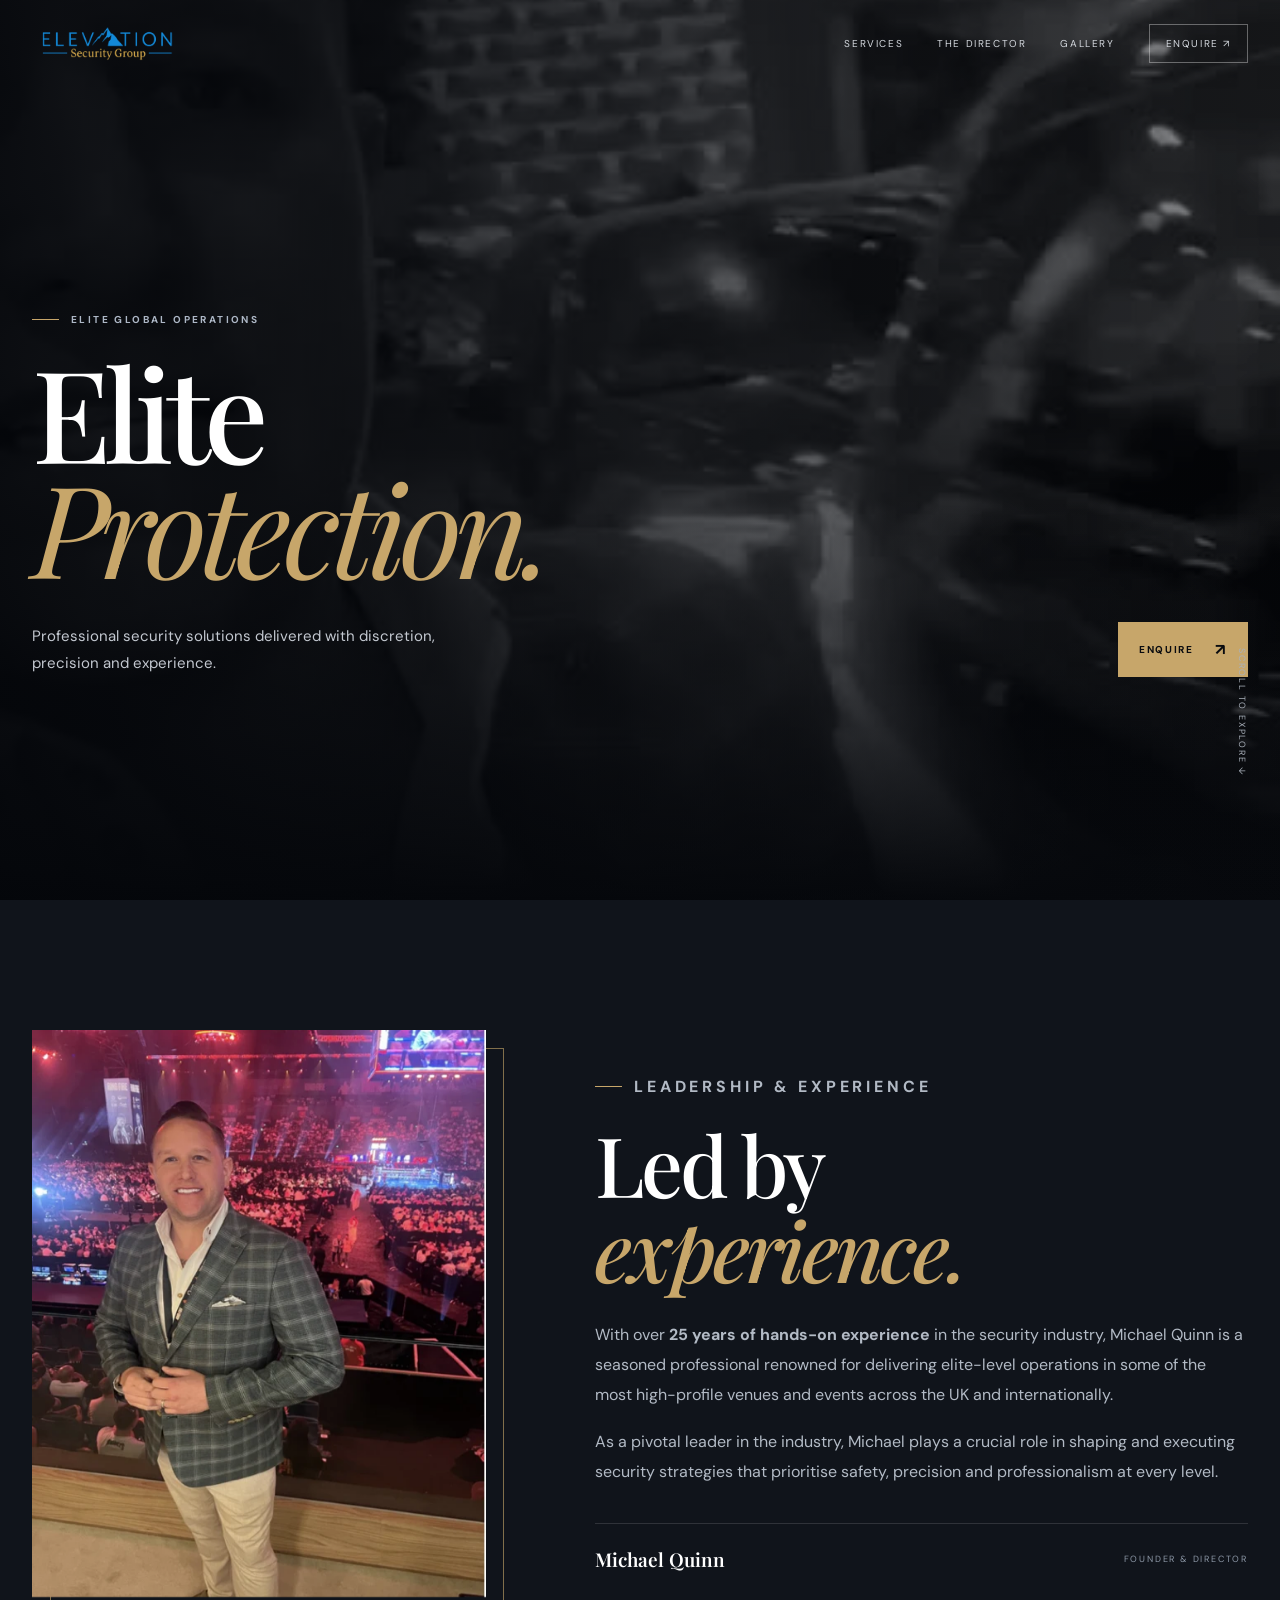
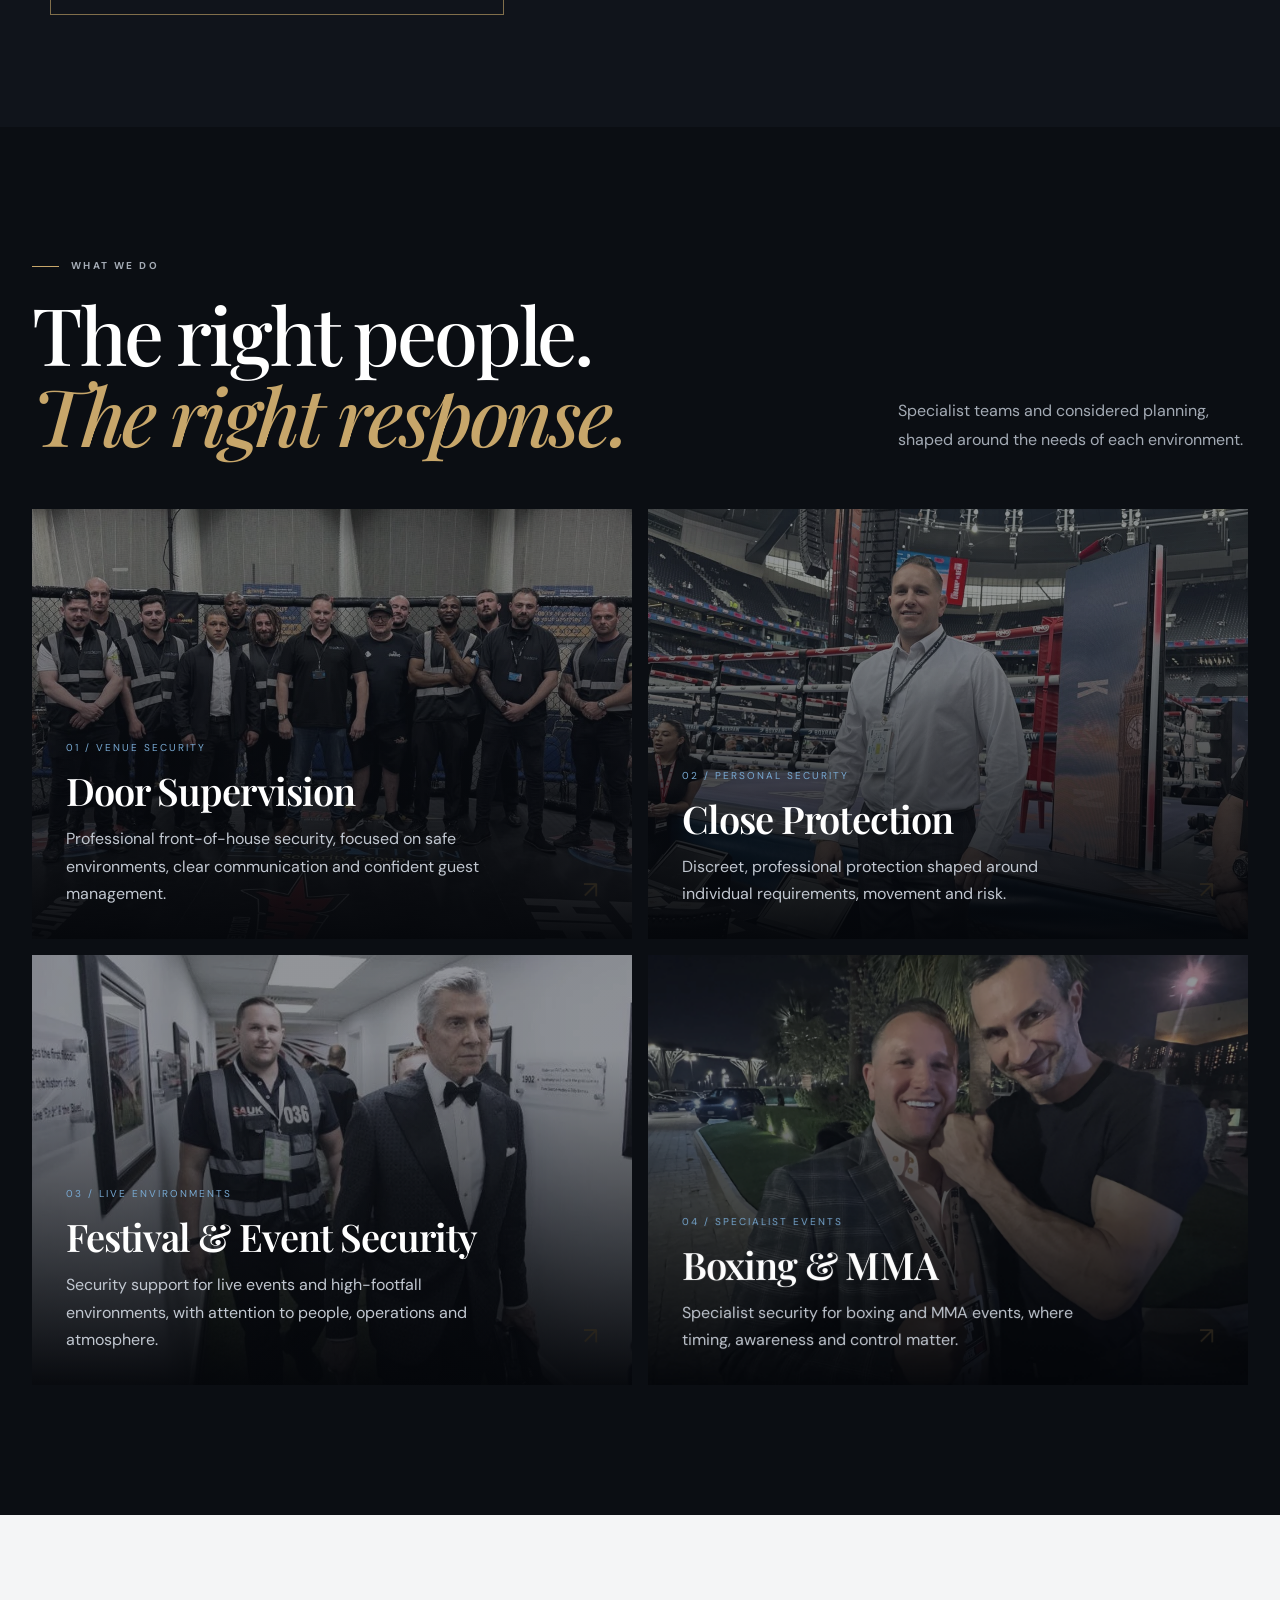
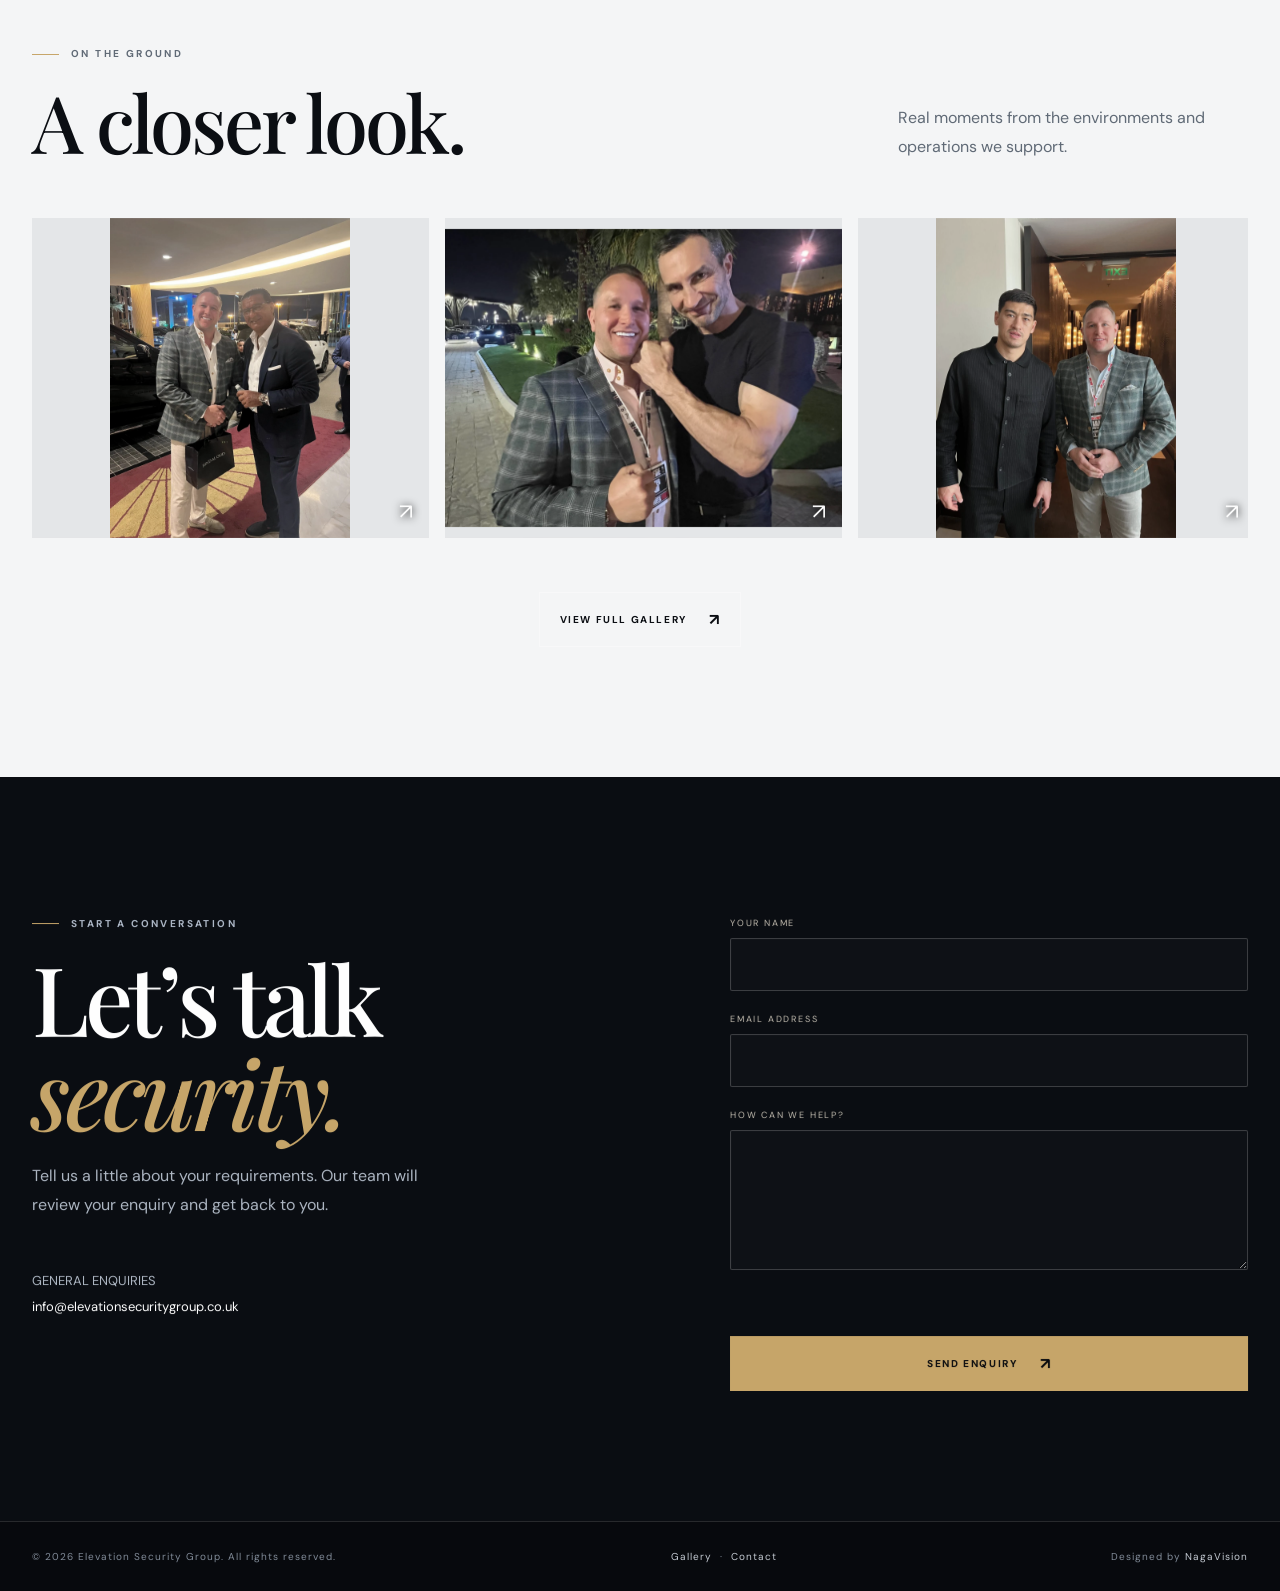
==== commit a10f7cef: "Expand homepage gallery with photo and video previews" ====
--- a/index.html
+++ b/index.html
@@ -32,13 +32,21 @@
 <article class="service-card reveal"><img src="gallery/2026-gallery/gallery-6.webp" alt="Boxing and MMA event security" loading="lazy"><div class="service-content"><span class="service-number">04 / SPECIALIST EVENTS</span><h3>Boxing &amp; MMA</h3><p>Specialist security for boxing and MMA events, where timing, awareness and control matter.</p></div><span class="service-arrow">↗</span></article>
 </div></div></section>
 
-<section class="section gallery-section"><div class="wrap"><div class="section-head reveal"><div><p class="eyebrow">On the ground</p><h2 class="display">A closer look.</h2></div><p>Real moments from the environments and operations we support.</p></div><div class="preview-grid reveal">
-<button class="preview-image" type="button" data-preview-index="0" aria-label="Open security operations photograph"><img src="gallery/2026-gallery/gallery-2.webp" alt="Security operations" loading="lazy"></button>
-<button class="preview-image" type="button" data-preview-index="1" aria-label="Open event security photograph"><img src="gallery/2026-gallery/gallery-3.webp" alt="Event security" loading="lazy"></button>
-<button class="preview-image" type="button" data-preview-index="2" aria-label="Open venue operations photograph"><img src="gallery/2026-gallery/gallery-4.webp" alt="Venue operations" loading="lazy"></button>
-<button class="preview-image" type="button" data-preview-index="3" aria-label="Open Elevation Security Group team photograph"><img src="gallery/2026-gallery/gallery-5.webp" alt="Elevation Security Group team" loading="lazy"></button>
+<section class="section gallery-section"><div class="wrap"><div class="section-head reveal"><div><p class="eyebrow">On the ground</p><h2 class="display">A closer look.</h2></div><p>Real moments from the environments and operations we support.</p></div><div class="preview-grid gallery-preview-rail reveal">
+<button class="preview-image" type="button" data-preview-index="0" data-media="image" data-src="gallery-2.webp" aria-label="Open security operations photograph"><img src="gallery/2026-gallery/gallery-2.webp" alt="Security operations" loading="lazy"></button>
+<button class="preview-image" type="button" data-preview-index="1" data-media="video" data-src="VID-20261009-WA0014.mp4" data-poster="gallery-6.webp" aria-label="Play security operations video"><img src="gallery/2026-gallery/gallery-6.webp" alt="Security operations video preview" loading="lazy"><span class="preview-play" aria-hidden="true">▶</span></button>
+<button class="preview-image" type="button" data-preview-index="2" data-media="image" data-src="gallery-3.webp" aria-label="Open event security photograph"><img src="gallery/2026-gallery/gallery-3.webp" alt="Event security" loading="lazy"></button>
+<button class="preview-image" type="button" data-preview-index="3" data-media="image" data-src="gallery-4.webp" aria-label="Open venue operations photograph"><img src="gallery/2026-gallery/gallery-4.webp" alt="Venue operations" loading="lazy"></button>
+<button class="preview-image" type="button" data-preview-index="4" data-media="video" data-src="VID-20261009-WA0015.mp4" data-poster="gallery-7.webp" aria-label="Play event security video"><img src="gallery/2026-gallery/gallery-7.webp" alt="Event security video preview" loading="lazy"><span class="preview-play" aria-hidden="true">▶</span></button>
+<button class="preview-image" type="button" data-preview-index="5" data-media="image" data-src="gallery-5.webp" aria-label="Open Elevation Security Group team photograph"><img src="gallery/2026-gallery/gallery-5.webp" alt="Elevation Security Group team" loading="lazy"></button>
+<button class="preview-image" type="button" data-preview-index="6" data-media="image" data-src="gallery-8.webp" aria-label="Open operations photograph"><img src="gallery/2026-gallery/gallery-8.webp" alt="Security operations" loading="lazy"></button>
+<button class="preview-image" type="button" data-preview-index="7" data-media="video" data-src="VID-20261009-WA0016.mp4" data-poster="gallery-8.webp" aria-label="Play venue operations video"><img src="gallery/2026-gallery/gallery-8.webp" alt="Venue operations video preview" loading="lazy"><span class="preview-play" aria-hidden="true">▶</span></button>
+<button class="preview-image" type="button" data-preview-index="8" data-media="image" data-src="gallery-9.webp" aria-label="Open event photograph"><img src="gallery/2026-gallery/gallery-9.webp" alt="Live event security" loading="lazy"></button>
+<button class="preview-image" type="button" data-preview-index="9" data-media="video" data-src="VID-20261009-WA0017.mp4" data-poster="gallery-9.webp" aria-label="Play live event video"><img src="gallery/2026-gallery/gallery-9.webp" alt="Live event video preview" loading="lazy"><span class="preview-play" aria-hidden="true">▶</span></button>
+<button class="preview-image" type="button" data-preview-index="10" data-media="image" data-src="gallery-10.webp" aria-label="Open security team photograph"><img src="gallery/2026-gallery/gallery-10.webp" alt="Security team" loading="lazy"></button>
+<button class="preview-image" type="button" data-preview-index="11" data-media="image" data-src="gallery-11.webp" aria-label="Open event operations photograph"><img src="gallery/2026-gallery/gallery-11.webp" alt="Event operations" loading="lazy"></button>
 </div><div class="gallery-action"><a class="btn" href="gallery.html">View full gallery</a></div></div></section>
-<div class="lightbox preview-lightbox" id="preview-lightbox" aria-hidden="true" role="dialog" aria-modal="true" aria-label="Gallery photograph viewer"><button class="lightbox-close" type="button" aria-label="Close image">×</button><button class="lightbox-prev" type="button" aria-label="Previous image">‹</button><img src="" alt="Elevation Security Group gallery photograph"><button class="lightbox-next" type="button" aria-label="Next image">›</button><span class="lightbox-count"></span><a class="lightbox-full-link" href="gallery.html">View full gallery ↗</a></div>
+<div class="lightbox preview-lightbox" id="preview-lightbox" aria-hidden="true" role="dialog" aria-modal="true" aria-label="Elevation Security Group media viewer"><button class="lightbox-close" type="button" aria-label="Close viewer">×</button><button class="lightbox-prev" type="button" aria-label="Previous item">‹</button><div class="preview-stage"><img src="" alt="Elevation Security Group gallery photograph"><video playsinline controls></video></div><button class="lightbox-next" type="button" aria-label="Next item">›</button><div class="preview-caption"><span class="lightbox-count"></span><span class="preview-media-label">ELEVATION / FIELD NOTES</span><a class="lightbox-full-link" href="gallery.html">View full gallery ↗</a></div></div>
 <section class="section contact" id="contact"><div class="wrap contact-grid"><div class="reveal"><p class="eyebrow">Start a conversation</p><h2 class="display">Let’s talk<br><span class="blue">security.</span></h2><p class="contact-lead">Tell us a little about your requirements. Our team will review your enquiry and get back to you.</p><div class="contact-meta">GENERAL ENQUIRIES<br><a href="mailto:info@elevationsecuritygroup.co.uk">info@elevationsecuritygroup.co.uk</a></div></div>
 <form class="contact-form reveal" id="contact-form"><div class="field"><label for="name">Your name</label><input id="name" name="name" autocomplete="name" required maxlength="100"></div><div class="field"><label for="email">Email address</label><input id="email" name="email" type="email" autocomplete="email" required maxlength="180"></div><div class="field"><label for="message">How can we help?</label><textarea id="message" name="message" required maxlength="5000"></textarea></div><div class="honeypot" aria-hidden="true"><label for="website">Leave this field empty</label><input id="website" name="website" tabindex="-1" autocomplete="off"></div><div class="form-status" role="status" aria-live="polite"></div><button class="btn primary" type="submit">Send enquiry</button></form></div></section>
 </main>
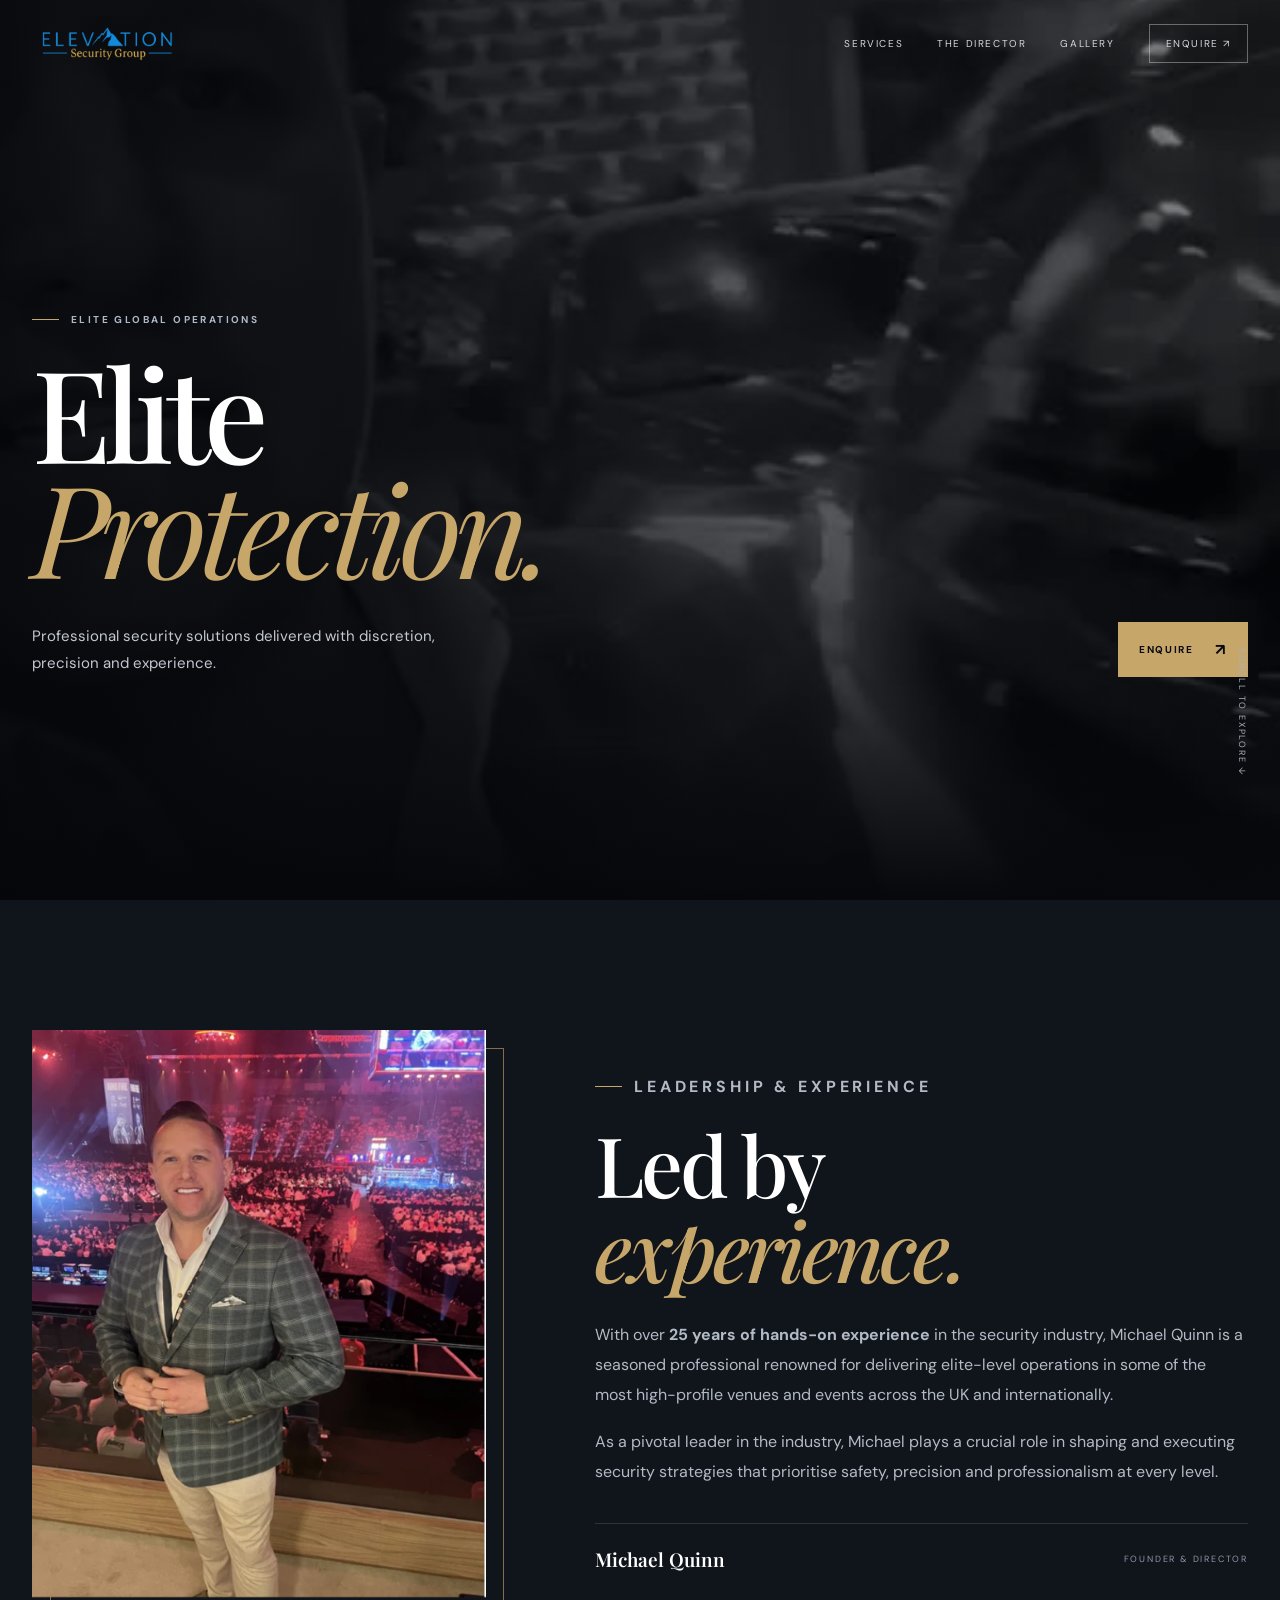
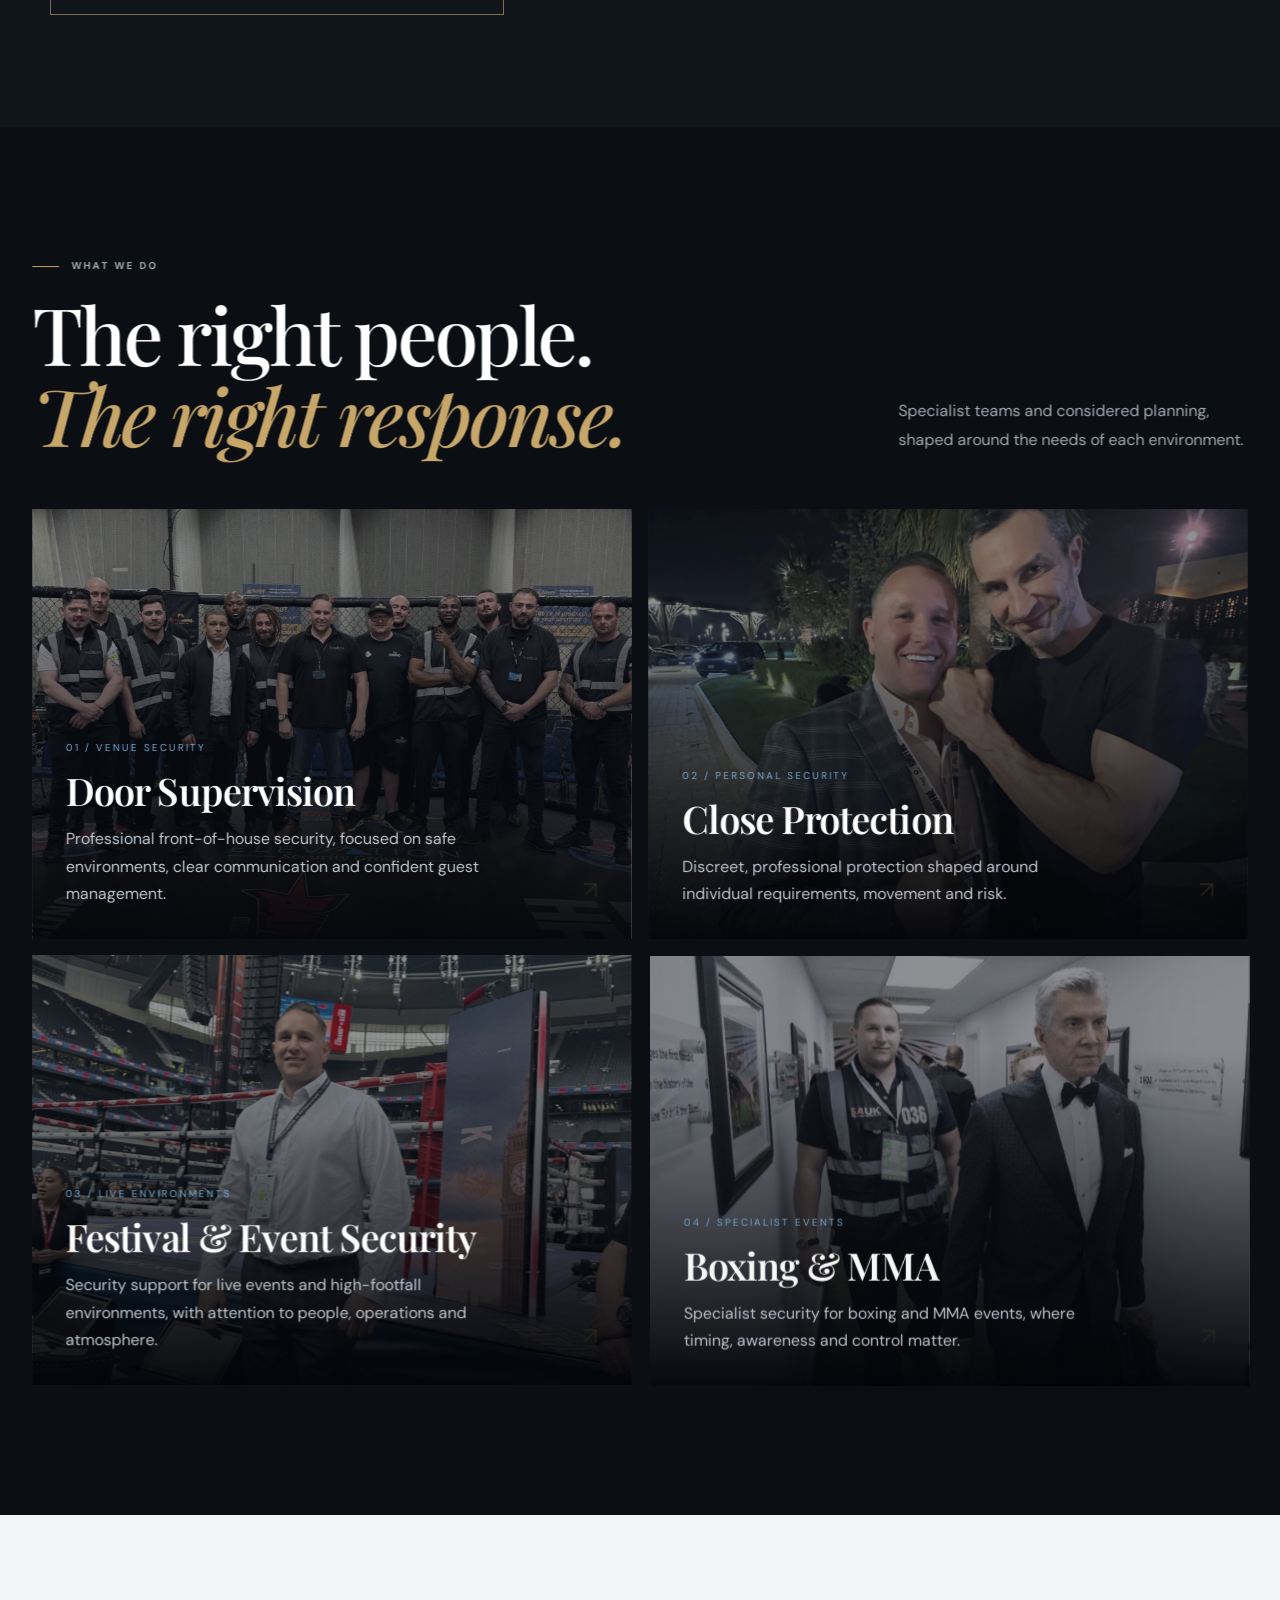
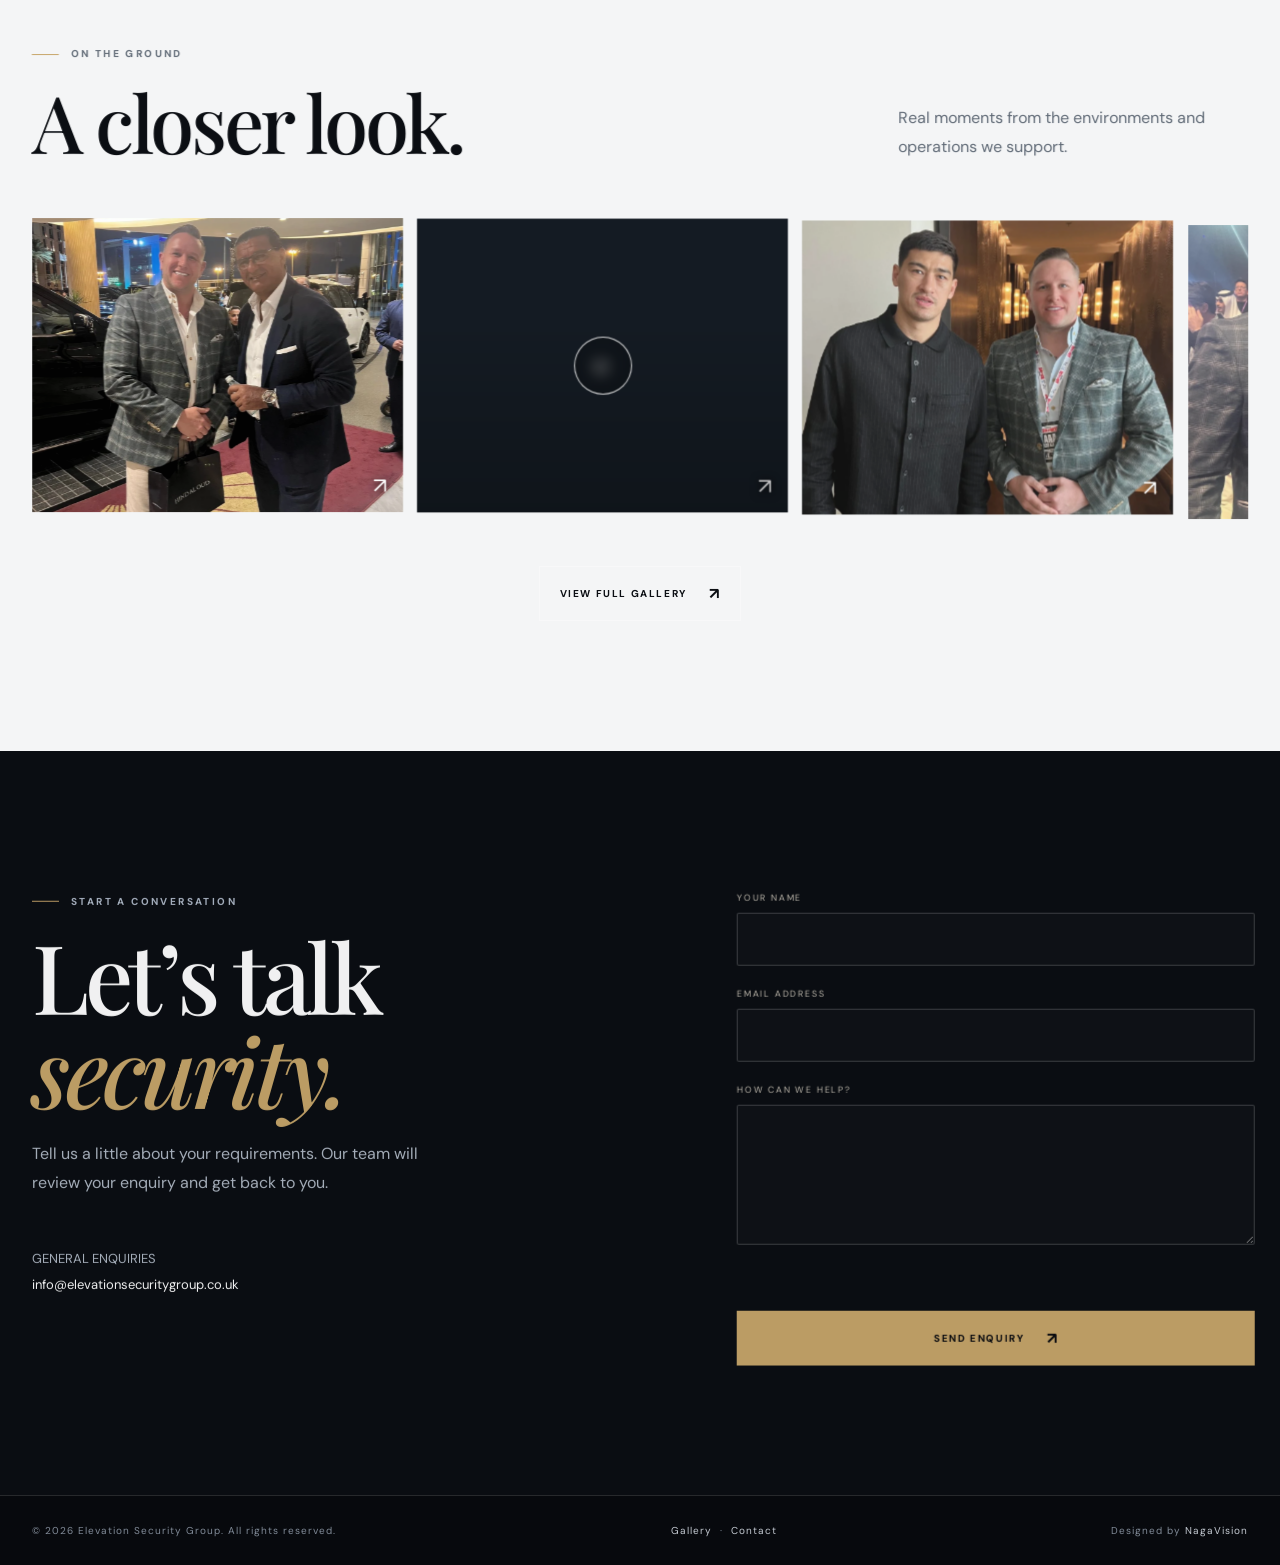
==== commit 24492ea9: "Correct service photography and remove repeated video poster stills" ====
--- a/index.html
+++ b/index.html
@@ -27,22 +27,22 @@
 <section class="section services" id="services"><div class="wrap"><div class="section-head reveal"><div><p class="eyebrow">What we do</p><h2 class="display">The right people.<br><span class="blue">The right response.</span></h2></div><p>Specialist teams and considered planning, shaped around the needs of each environment.</p></div>
 <div class="service-grid">
 <article class="service-card reveal"><img src="gallery/2026-gallery/gallery-12.webp" alt="Door supervision team" loading="lazy"><div class="service-content"><span class="service-number">01 / VENUE SECURITY</span><h3>Door Supervision</h3><p>Professional front-of-house security, focused on safe environments, clear communication and confident guest management.</p></div><span class="service-arrow">↗</span></article>
-<article class="service-card reveal"><img src="gallery/2026-gallery/gallery-13.webp" alt="Close protection" loading="lazy"><div class="service-content"><span class="service-number">02 / PERSONAL SECURITY</span><h3>Close Protection</h3><p>Discreet, professional protection shaped around individual requirements, movement and risk.</p></div><span class="service-arrow">↗</span></article>
-<article class="service-card reveal"><img src="gallery/2026-gallery/gallery-9.webp" alt="Festival and event security" loading="lazy"><div class="service-content"><span class="service-number">03 / LIVE ENVIRONMENTS</span><h3>Festival &amp; Event Security</h3><p>Security support for live events and high-footfall environments, with attention to people, operations and atmosphere.</p></div><span class="service-arrow">↗</span></article>
-<article class="service-card reveal"><img src="gallery/2026-gallery/gallery-6.webp" alt="Boxing and MMA event security" loading="lazy"><div class="service-content"><span class="service-number">04 / SPECIALIST EVENTS</span><h3>Boxing &amp; MMA</h3><p>Specialist security for boxing and MMA events, where timing, awareness and control matter.</p></div><span class="service-arrow">↗</span></article>
+<article class="service-card reveal"><img src="gallery/gallery-6-close-protection.webp" alt="Close protection" loading="lazy"><div class="service-content"><span class="service-number">02 / PERSONAL SECURITY</span><h3>Close Protection</h3><p>Discreet, professional protection shaped around individual requirements, movement and risk.</p></div><span class="service-arrow">↗</span></article>
+<article class="service-card reveal"><img src="gallery/gallery-13-festival-event-security.webp" alt="Festival and event security" loading="lazy"><div class="service-content"><span class="service-number">03 / LIVE ENVIRONMENTS</span><h3>Festival &amp; Event Security</h3><p>Security support for live events and high-footfall environments, with attention to people, operations and atmosphere.</p></div><span class="service-arrow">↗</span></article>
+<article class="service-card reveal"><img src="gallery/gallery-9-boxing-mma.webp" alt="Boxing and MMA event security" loading="lazy"><div class="service-content"><span class="service-number">04 / SPECIALIST EVENTS</span><h3>Boxing &amp; MMA</h3><p>Specialist security for boxing and MMA events, where timing, awareness and control matter.</p></div><span class="service-arrow">↗</span></article>
 </div></div></section>
 
 <section class="section gallery-section"><div class="wrap"><div class="section-head reveal"><div><p class="eyebrow">On the ground</p><h2 class="display">A closer look.</h2></div><p>Real moments from the environments and operations we support.</p></div><div class="preview-grid gallery-preview-rail reveal">
 <button class="preview-image" type="button" data-preview-index="0" data-media="image" data-src="gallery-2.webp" aria-label="Open security operations photograph"><img src="gallery/2026-gallery/gallery-2.webp" alt="Security operations" loading="lazy"></button>
-<button class="preview-image" type="button" data-preview-index="1" data-media="video" data-src="VID-20261009-WA0014.mp4" data-poster="gallery-6.webp" aria-label="Play security operations video"><img src="gallery/2026-gallery/gallery-6.webp" alt="Security operations video preview" loading="lazy"><span class="preview-play" aria-hidden="true">▶</span></button>
+<button class="preview-image preview-video-tile" type="button" data-preview-index="1" data-media="video" data-src="VID-20261009-WA0014.mp4" aria-label="Play security operations video"><video class="preview-thumb" muted playsinline loop preload="none" aria-hidden="true"></video><span class="preview-play" aria-hidden="true">▶</span></button>
 <button class="preview-image" type="button" data-preview-index="2" data-media="image" data-src="gallery-3.webp" aria-label="Open event security photograph"><img src="gallery/2026-gallery/gallery-3.webp" alt="Event security" loading="lazy"></button>
 <button class="preview-image" type="button" data-preview-index="3" data-media="image" data-src="gallery-4.webp" aria-label="Open venue operations photograph"><img src="gallery/2026-gallery/gallery-4.webp" alt="Venue operations" loading="lazy"></button>
-<button class="preview-image" type="button" data-preview-index="4" data-media="video" data-src="VID-20261009-WA0015.mp4" data-poster="gallery-7.webp" aria-label="Play event security video"><img src="gallery/2026-gallery/gallery-7.webp" alt="Event security video preview" loading="lazy"><span class="preview-play" aria-hidden="true">▶</span></button>
+<button class="preview-image preview-video-tile" type="button" data-preview-index="4" data-media="video" data-src="VID-20261009-WA0015.mp4" aria-label="Play event security video"><video class="preview-thumb" muted playsinline loop preload="none" aria-hidden="true"></video><span class="preview-play" aria-hidden="true">▶</span></button>
 <button class="preview-image" type="button" data-preview-index="5" data-media="image" data-src="gallery-5.webp" aria-label="Open Elevation Security Group team photograph"><img src="gallery/2026-gallery/gallery-5.webp" alt="Elevation Security Group team" loading="lazy"></button>
 <button class="preview-image" type="button" data-preview-index="6" data-media="image" data-src="gallery-8.webp" aria-label="Open operations photograph"><img src="gallery/2026-gallery/gallery-8.webp" alt="Security operations" loading="lazy"></button>
-<button class="preview-image" type="button" data-preview-index="7" data-media="video" data-src="VID-20261009-WA0016.mp4" data-poster="gallery-8.webp" aria-label="Play venue operations video"><img src="gallery/2026-gallery/gallery-8.webp" alt="Venue operations video preview" loading="lazy"><span class="preview-play" aria-hidden="true">▶</span></button>
+<button class="preview-image preview-video-tile" type="button" data-preview-index="7" data-media="video" data-src="VID-20261009-WA0016.mp4" aria-label="Play venue operations video"><video class="preview-thumb" muted playsinline loop preload="none" aria-hidden="true"></video><span class="preview-play" aria-hidden="true">▶</span></button>
 <button class="preview-image" type="button" data-preview-index="8" data-media="image" data-src="gallery-9.webp" aria-label="Open event photograph"><img src="gallery/2026-gallery/gallery-9.webp" alt="Live event security" loading="lazy"></button>
-<button class="preview-image" type="button" data-preview-index="9" data-media="video" data-src="VID-20261009-WA0017.mp4" data-poster="gallery-9.webp" aria-label="Play live event video"><img src="gallery/2026-gallery/gallery-9.webp" alt="Live event video preview" loading="lazy"><span class="preview-play" aria-hidden="true">▶</span></button>
+<button class="preview-image preview-video-tile" type="button" data-preview-index="9" data-media="video" data-src="VID-20261009-WA0017.mp4" aria-label="Play live event video"><video class="preview-thumb" muted playsinline loop preload="none" aria-hidden="true"></video><span class="preview-play" aria-hidden="true">▶</span></button>
 <button class="preview-image" type="button" data-preview-index="10" data-media="image" data-src="gallery-10.webp" aria-label="Open security team photograph"><img src="gallery/2026-gallery/gallery-10.webp" alt="Security team" loading="lazy"></button>
 <button class="preview-image" type="button" data-preview-index="11" data-media="image" data-src="gallery-11.webp" aria-label="Open event operations photograph"><img src="gallery/2026-gallery/gallery-11.webp" alt="Event operations" loading="lazy"></button>
 </div><div class="gallery-action"><a class="btn" href="gallery.html">View full gallery</a></div></div></section>
--- a/assets/site.css
+++ b/assets/site.css
@@ -126,3 +126,89 @@
 .preview-grid .preview-image img{object-fit:contain;object-position:center;background:#e4e6e8}
 @media(max-width:850px){.preview-grid .preview-image{flex-basis:min(76vw,390px);height:260px}}
 @media(max-width:520px){.preview-grid{gap:12px;padding-bottom:16px}.preview-grid .preview-image{flex-basis:82vw;height:250px}.preview-grid .preview-image img{object-fit:contain}}
+
+/* Homepage media rail and cinematic BigKodez-inspired viewer */
+.gallery-preview-rail{display:flex;flex-wrap:nowrap;gap:14px;overflow-x:auto;overflow-y:hidden;padding:2px 2px 18px;scroll-snap-type:x mandatory;-webkit-overflow-scrolling:touch;scrollbar-width:thin;scrollbar-color:var(--gold) rgba(0,0,0,.12)}
+.gallery-preview-rail .preview-image{position:relative;flex:0 0 clamp(280px,29vw,390px);width:auto;height:clamp(220px,23vw,310px);aspect-ratio:4/3;overflow:hidden;scroll-snap-align:start;background:#111820}
+.gallery-preview-rail .preview-image img{width:100%;height:100%;object-fit:cover;object-position:center;display:block;transition:transform .7s,filter .5s;filter:saturate(.86)}
+.gallery-preview-rail .preview-image:hover img{transform:scale(1.055);filter:saturate(1)}
+.gallery-preview-rail .preview-image:after{content:"↗";position:absolute;right:16px;bottom:12px;color:#fff;font-size:22px;text-shadow:0 1px 8px #000}
+.gallery-preview-rail .preview-image .preview-play{position:absolute;inset:0;display:grid;place-items:center;color:#fff;font-size:18px;text-shadow:0 2px 12px #000;background:linear-gradient(0deg,rgba(0,0,0,.28),transparent 65%)}
+.gallery-preview-rail .preview-play:before{content:"";position:absolute;width:56px;height:56px;border:1px solid rgba(255,255,255,.85);border-radius:50%;background:rgba(8,10,14,.42);backdrop-filter:blur(8px)}
+.gallery-preview-rail .preview-play{z-index:1}
+.preview-lightbox{padding:0;background:rgba(3,5,8,.97);backdrop-filter:blur(18px);flex-direction:column;gap:0}
+.preview-lightbox.open{display:flex}
+.preview-lightbox .preview-stage{width:min(88vw,1320px);height:min(78vh,820px);display:grid;place-items:center;position:relative}
+.preview-lightbox .preview-stage img,.preview-lightbox .preview-stage video{max-width:100%;max-height:100%;width:auto;height:auto;object-fit:contain;box-shadow:0 24px 100px rgba(0,0,0,.45)}
+.preview-lightbox .preview-stage video{width:100%;height:100%;background:#000}
+.preview-lightbox .preview-stage [hidden]{display:none!important}
+.preview-lightbox .lightbox-close{top:24px;right:28px;width:48px;height:48px;border:1px solid rgba(255,255,255,.25);border-radius:50%;font-size:30px;line-height:1;background:rgba(255,255,255,.06);backdrop-filter:blur(12px);z-index:3}
+.preview-lightbox .lightbox-prev,.preview-lightbox .lightbox-next{top:50%;width:48px;height:48px;border:1px solid rgba(255,255,255,.25);border-radius:50%;font-size:34px;line-height:1;background:rgba(255,255,255,.06);backdrop-filter:blur(12px);z-index:3}
+.preview-lightbox .lightbox-prev{left:24px}.preview-lightbox .lightbox-next{right:24px}
+.preview-caption{width:min(88vw,1320px);display:flex;align-items:center;justify-content:space-between;gap:20px;padding:24px 0;color:#aab3c0}
+.preview-lightbox .lightbox-count{position:static;transform:none;font-size:11px;letter-spacing:.18em;color:#fff}
+.preview-lightbox .preview-media-label{font-size:9px;letter-spacing:.22em;color:#8e99a8}
+.preview-lightbox .lightbox-full-link{position:static;color:var(--gold);font-size:10px;letter-spacing:.14em;text-transform:uppercase;border-bottom:1px solid rgba(199,166,106,.6);padding-bottom:7px;white-space:nowrap}
+@media(max-width:850px){.gallery-preview-rail .preview-image{flex-basis:76vw;height:250px}.preview-lightbox .preview-stage{width:100vw;height:72svh}.preview-lightbox .lightbox-prev{left:10px}.preview-lightbox .lightbox-next{right:10px}.preview-caption{width:calc(100% - 36px);padding:18px 0}}
+@media(max-width:520px){.gallery-preview-rail{gap:10px}.gallery-preview-rail .preview-image{flex-basis:84vw;height:245px}.preview-lightbox .preview-stage{height:68svh}.preview-lightbox .lightbox-close{top:14px;right:14px}.preview-lightbox .lightbox-prev,.preview-lightbox .lightbox-next{width:40px;height:40px;font-size:28px}.preview-caption{gap:10px}.preview-lightbox .preview-media-label{display:none}.preview-lightbox .lightbox-full-link{font-size:9px}}
+
+
+/* Full gallery: same cinematic, navigable viewer as the homepage */
+#gallery-grid.masonry{columns:3 280px;column-gap:14px}
+#gallery-grid .gallery-tile{display:block;position:relative;width:100%;break-inside:avoid;margin:0 0 14px;padding:0;border:0;text-align:left;cursor:zoom-in;background:#10141b;overflow:hidden}
+#gallery-grid .gallery-tile img{display:block;width:100%;height:auto;min-height:120px;object-fit:cover;transition:transform .65s,filter .5s;filter:saturate(.86)}
+#gallery-grid .gallery-tile:hover img{transform:scale(1.045);filter:saturate(1)}
+#gallery-grid .gallery-tile:after{content:"↗";position:absolute;right:14px;bottom:12px;color:#fff;font-size:21px;text-shadow:0 1px 10px #000}
+#gallery-grid .gallery-tile-play{position:absolute;inset:0;display:grid;place-items:center;color:#fff;font-size:18px;text-shadow:0 2px 12px #000;background:linear-gradient(0deg,rgba(0,0,0,.3),transparent 65%)}
+#gallery-grid .gallery-tile-play:before{content:"";position:absolute;width:56px;height:56px;border:1px solid rgba(255,255,255,.85);border-radius:50%;background:rgba(8,10,14,.42);backdrop-filter:blur(8px)}
+#gallery-grid .gallery-tile-play{z-index:1}
+#gallery-grid .gallery-tile:focus-visible{outline:2px solid var(--gold);outline-offset:3px}
+#gallery-lightbox{z-index:130}
+#gallery-lightbox .preview-stage{width:min(88vw,1320px);height:min(78vh,820px);display:grid;place-items:center;position:relative}
+#gallery-lightbox .preview-stage img,#gallery-lightbox .preview-stage video{max-width:100%;max-height:100%;width:auto;height:auto;object-fit:contain;box-shadow:0 24px 100px rgba(0,0,0,.45)}
+#gallery-lightbox .preview-stage video{width:100%;height:100%;background:#000}
+#gallery-lightbox .preview-stage [hidden]{display:none!important}
+#gallery-lightbox .lightbox-close{top:24px;right:28px;width:48px;height:48px;border:1px solid rgba(255,255,255,.25);border-radius:50%;font-size:30px;line-height:1;background:rgba(255,255,255,.06);backdrop-filter:blur(12px);z-index:3}
+#gallery-lightbox .lightbox-prev,#gallery-lightbox .lightbox-next{top:50%;width:48px;height:48px;border:1px solid rgba(255,255,255,.25);border-radius:50%;font-size:34px;line-height:1;background:rgba(255,255,255,.06);backdrop-filter:blur(12px);z-index:3}
+#gallery-lightbox .lightbox-prev{left:24px}#gallery-lightbox .lightbox-next{right:24px}
+#gallery-lightbox .preview-caption{width:min(88vw,1320px);display:flex;align-items:center;justify-content:space-between;gap:20px;padding:24px 0;color:#aab3c0}
+#gallery-lightbox .lightbox-count{position:static;transform:none;font-size:11px;letter-spacing:.18em;color:#fff}
+#gallery-lightbox .preview-media-label{font-size:9px;letter-spacing:.22em;color:#8e99a8}
+#gallery-lightbox .lightbox-full-link{position:static;color:var(--gold);font-size:10px;letter-spacing:.14em;text-transform:uppercase;border-bottom:1px solid rgba(199,166,106,.6);padding-bottom:7px;white-space:nowrap}
+@media(max-width:850px){#gallery-grid.masonry{columns:2 180px}#gallery-lightbox .preview-stage{width:100vw;height:72svh}#gallery-lightbox .lightbox-prev{left:10px}#gallery-lightbox .lightbox-next{right:10px}#gallery-lightbox .preview-caption{width:calc(100% - 36px);padding:18px 0}}
+@media(max-width:520px){#gallery-grid.masonry{columns:2 145px;column-gap:8px}#gallery-grid .gallery-tile{margin-bottom:8px}#gallery-lightbox .preview-stage{height:68svh}#gallery-lightbox .lightbox-close{top:14px;right:14px}#gallery-lightbox .lightbox-prev,#gallery-lightbox .lightbox-next{width:40px;height:40px;font-size:28px}#gallery-lightbox .preview-caption{gap:10px}#gallery-lightbox .preview-media-label{display:none}#gallery-lightbox .lightbox-full-link{font-size:9px}}
+
+/* Editorial gallery motion: GSAP-style FLIP zoom, touch navigation and reduced-motion safety */
+.gallery-flip-clone{position:fixed;z-index:9999;display:block;object-fit:cover;pointer-events:none;box-shadow:0 24px 100px rgba(0,0,0,.45);will-change:left,top,width,height}
+#gallery-grid .gallery-tile{will-change:transform,opacity}
+#gallery-lightbox .preview-stage{touch-action:pan-y}
+@media(prefers-reduced-motion:reduce){#gallery-grid .gallery-tile,#gallery-lightbox .preview-stage{animation:none!important;transition:none!important}}
+
+
+/* Interactive gallery canvas — adapted from the FreeFrontend GSAP draggable/zoom gallery pattern */
+.gallery-explore-trigger{border:1px solid rgba(199,166,106,.65);background:transparent;color:var(--gold);padding:12px 16px;font-size:10px;letter-spacing:.14em;text-transform:uppercase;white-space:nowrap;cursor:pointer;transition:background .25s,color .25s,border-color .25s}
+.gallery-explore-trigger:hover{background:var(--gold);color:#090b0f;border-color:var(--gold)}
+#gallery-viewport{position:relative}
+.gallery-explore-mode{overflow:hidden!important}
+.gallery-explore-mode #gallery-viewport{position:fixed;inset:0;z-index:90;overflow:hidden;background:radial-gradient(ellipse at 50% 42%,#1b222c 0%,#090c11 68%);touch-action:none;cursor:grab}
+.gallery-explore-mode #gallery-viewport.is-dragging{cursor:grabbing}
+.gallery-explore-mode #gallery-grid{position:absolute;top:0;left:0;width:min(1200px,calc(100vw - 72px));columns:4 220px;column-gap:14px;will-change:transform;transform-origin:0 0;padding:0}
+.gallery-explore-mode .gallery-tile{margin-bottom:14px;user-select:none;-webkit-user-drag:none}
+.gallery-explore-mode .gallery-tile img{pointer-events:none;user-select:none;-webkit-user-drag:none}
+.gallery-canvas-top{position:absolute;z-index:4;top:22px;left:24px;right:24px;display:flex;align-items:center;justify-content:space-between;gap:16px;pointer-events:none}
+.gallery-canvas-brand{color:#e8e9eb;font-size:10px;letter-spacing:.2em;text-transform:uppercase}
+.gallery-canvas-controls{display:flex;align-items:center;gap:8px;pointer-events:auto}
+.gallery-canvas-controls button{min-width:48px;padding:11px 13px;border:1px solid rgba(255,255,255,.24);background:rgba(9,12,17,.72);backdrop-filter:blur(12px);color:#f4f5f6;font-size:10px;letter-spacing:.1em;cursor:pointer}
+.gallery-canvas-controls button:hover,.gallery-canvas-controls button[aria-pressed=true]{border-color:var(--gold);color:var(--gold)}
+.gallery-canvas-controls .gallery-canvas-close{width:42px;height:42px;min-width:42px;border-radius:50%;font-size:22px;letter-spacing:0;padding:0}
+.gallery-canvas-foot{position:absolute;z-index:4;bottom:22px;left:24px;right:24px;display:flex;justify-content:space-between;align-items:center;gap:16px;color:#aeb7c3;font-size:9px;letter-spacing:.16em;text-transform:uppercase;pointer-events:none}
+.gallery-canvas-foot strong{color:var(--gold);font-weight:500}
+@media(max-width:700px){.gallery-explore-trigger{align-self:flex-start}.gallery-explore-mode #gallery-grid{width:calc(100vw - 40px);columns:2 145px;column-gap:9px}.gallery-explore-mode .gallery-tile{margin-bottom:9px}.gallery-canvas-top{top:14px;left:14px;right:14px;align-items:flex-start}.gallery-canvas-brand{max-width:90px;line-height:1.6}.gallery-canvas-controls{gap:5px}.gallery-canvas-controls button{min-width:40px;padding:10px 9px;font-size:9px}.gallery-canvas-controls .gallery-canvas-close{width:38px;height:38px;min-width:38px}.gallery-canvas-foot{bottom:14px;left:14px;right:14px;font-size:8px;letter-spacing:.1em}}
+@media(prefers-reduced-motion:reduce){.gallery-canvas-controls button,.gallery-explore-trigger{transition:none}}
+
+
+/* Final homepage gallery thumbnail treatment: full-bleed cover, no letterboxing */
+.gallery-preview-rail .preview-image{flex:0 0 clamp(280px,29vw,390px);height:clamp(220px,23vw,310px);aspect-ratio:4/3;overflow:hidden;background:#111820}
+.gallery-preview-rail .preview-image img{display:block;width:100%;height:100%;min-height:0;object-fit:cover!important;object-position:center center;background:transparent;}
+@media(max-width:850px){.gallery-preview-rail .preview-image{flex-basis:76vw;height:250px}.gallery-preview-rail .preview-image img{object-fit:cover!important}}
+@media(max-width:520px){.gallery-preview-rail .preview-image{flex-basis:82vw;height:250px}.gallery-preview-rail .preview-image img{object-fit:cover!important}}
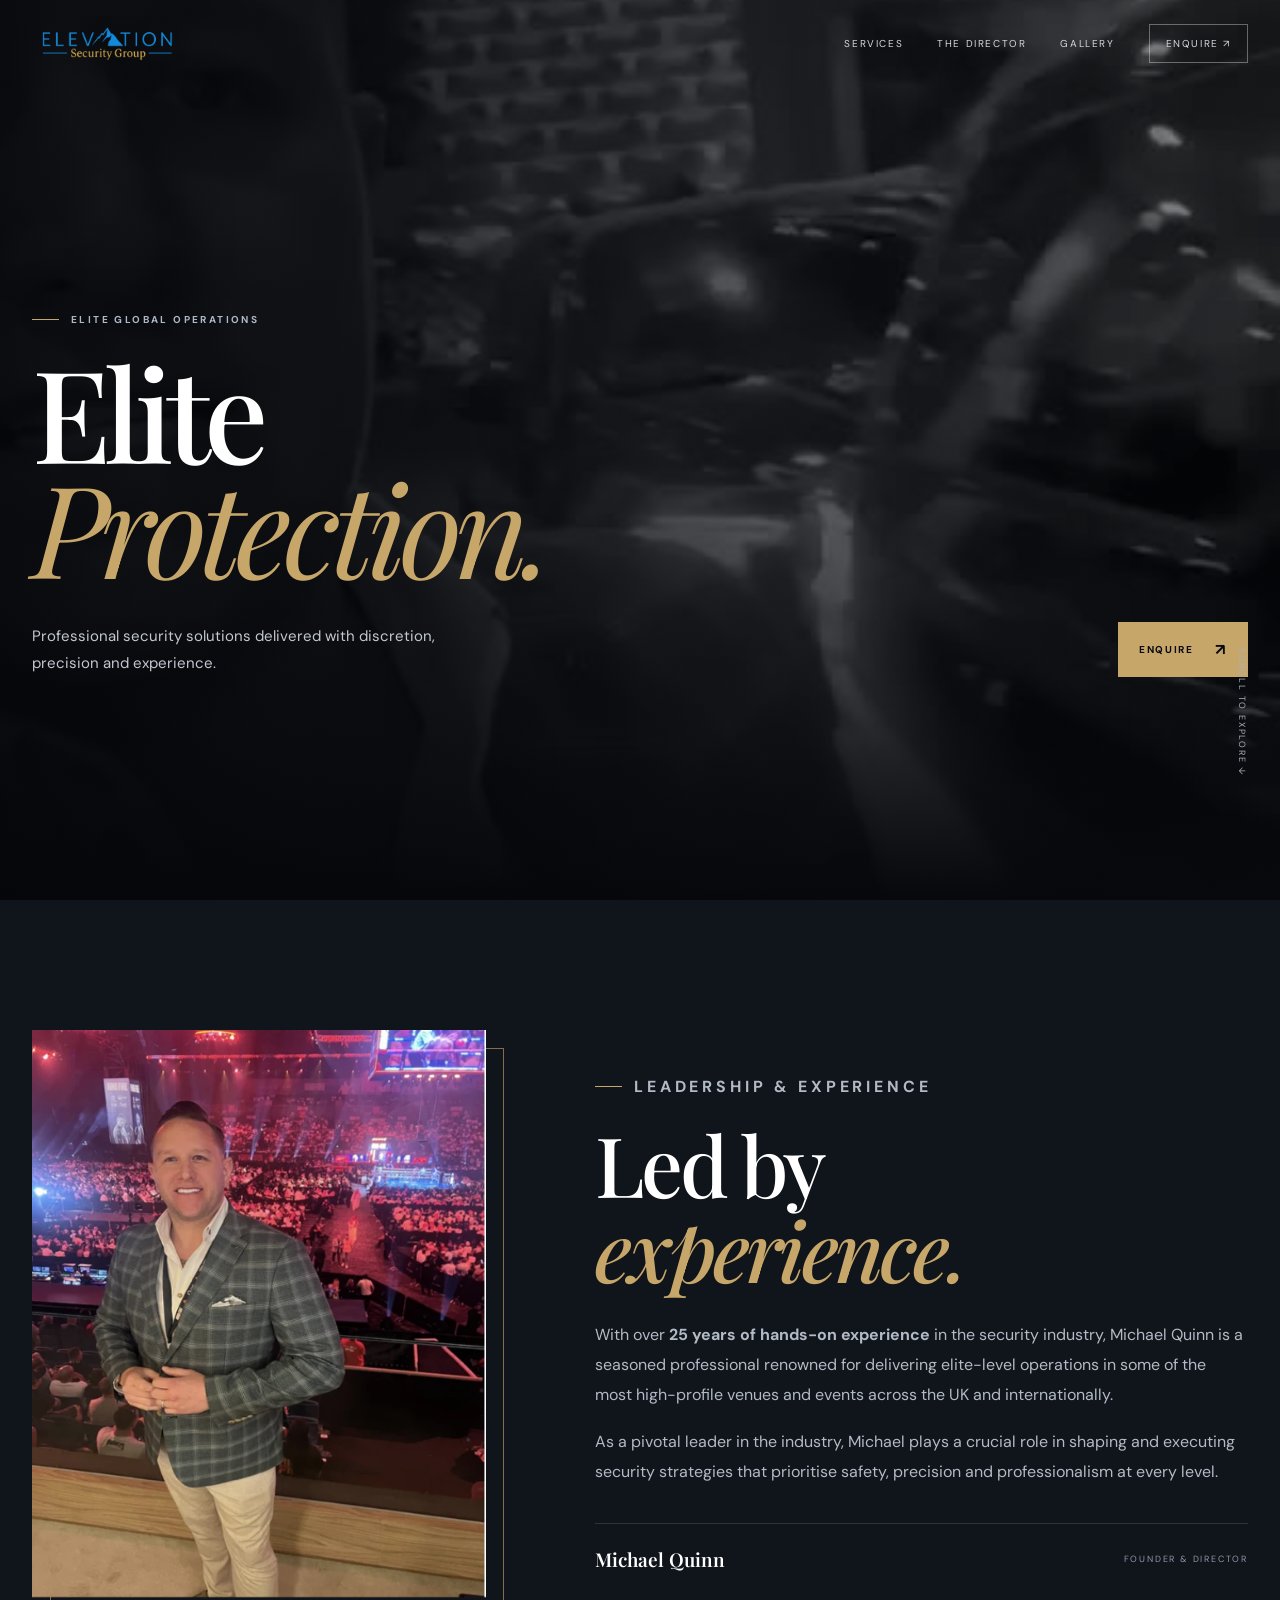
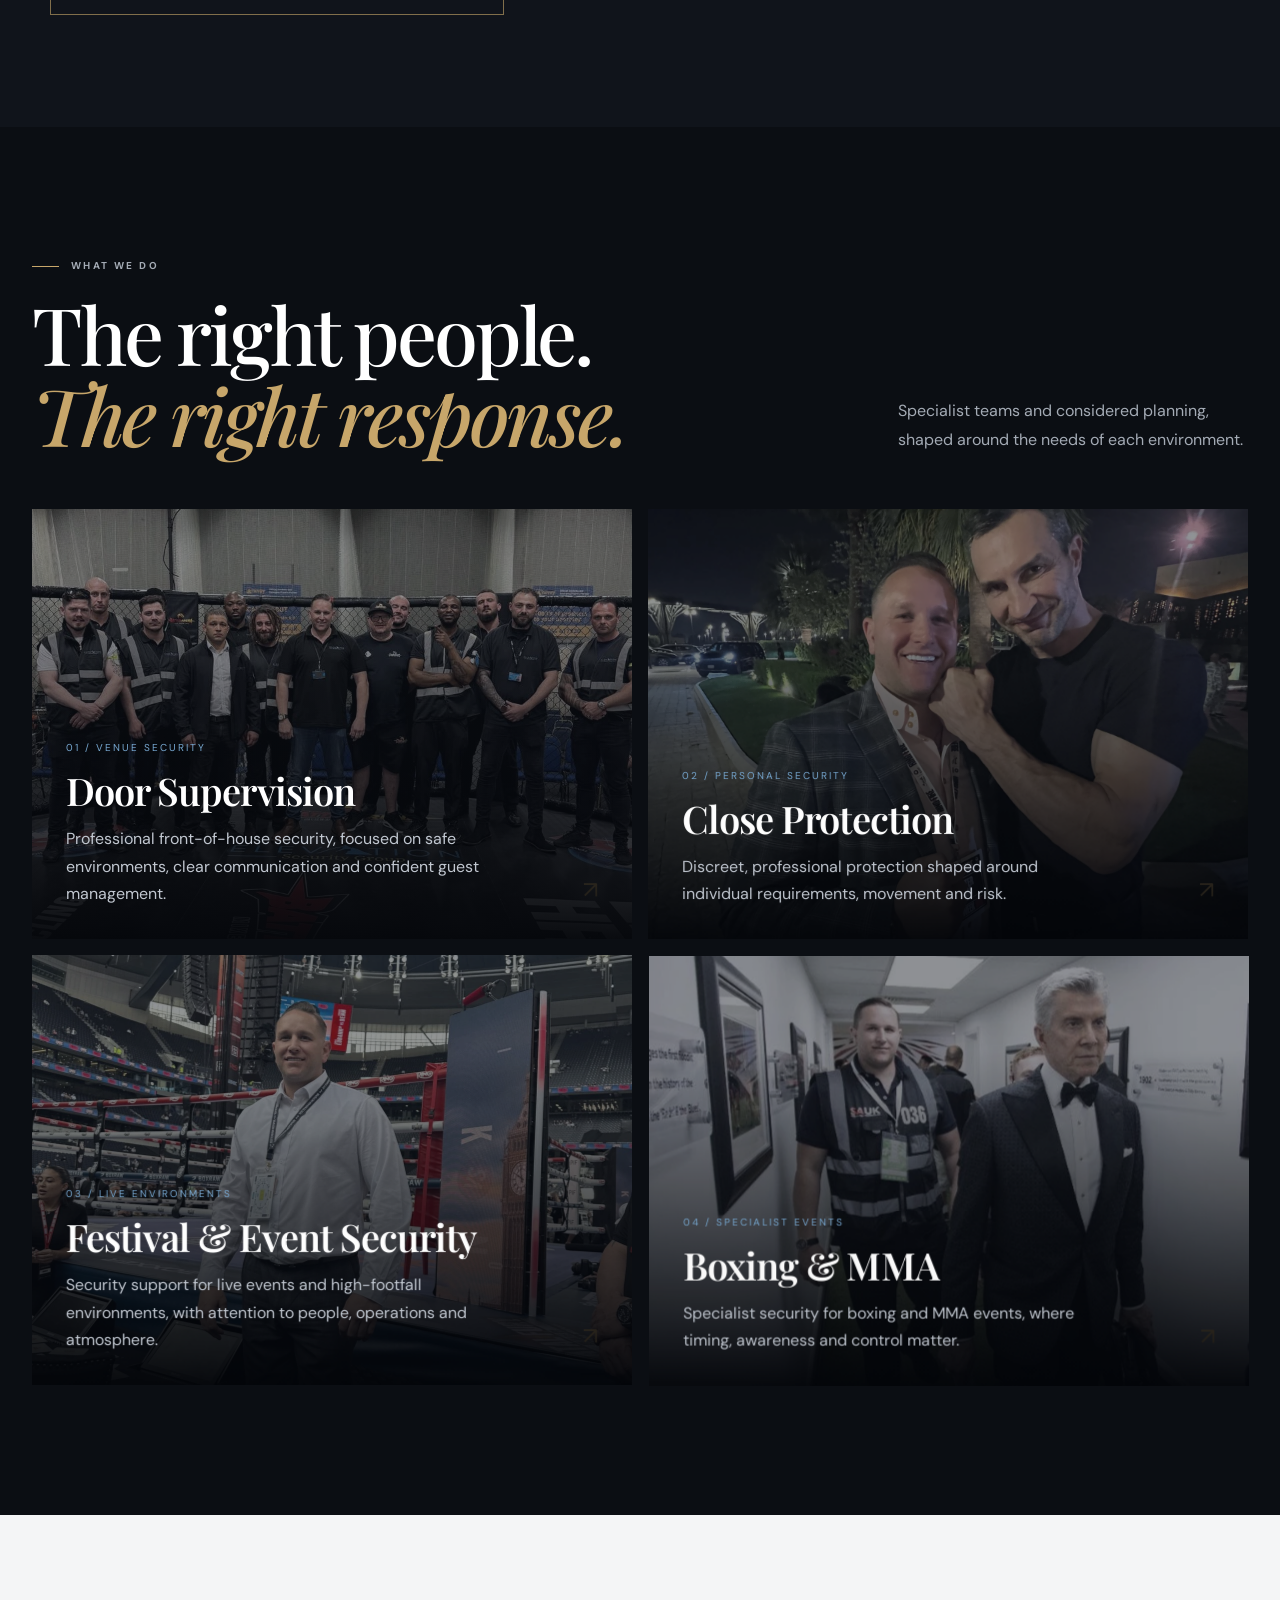
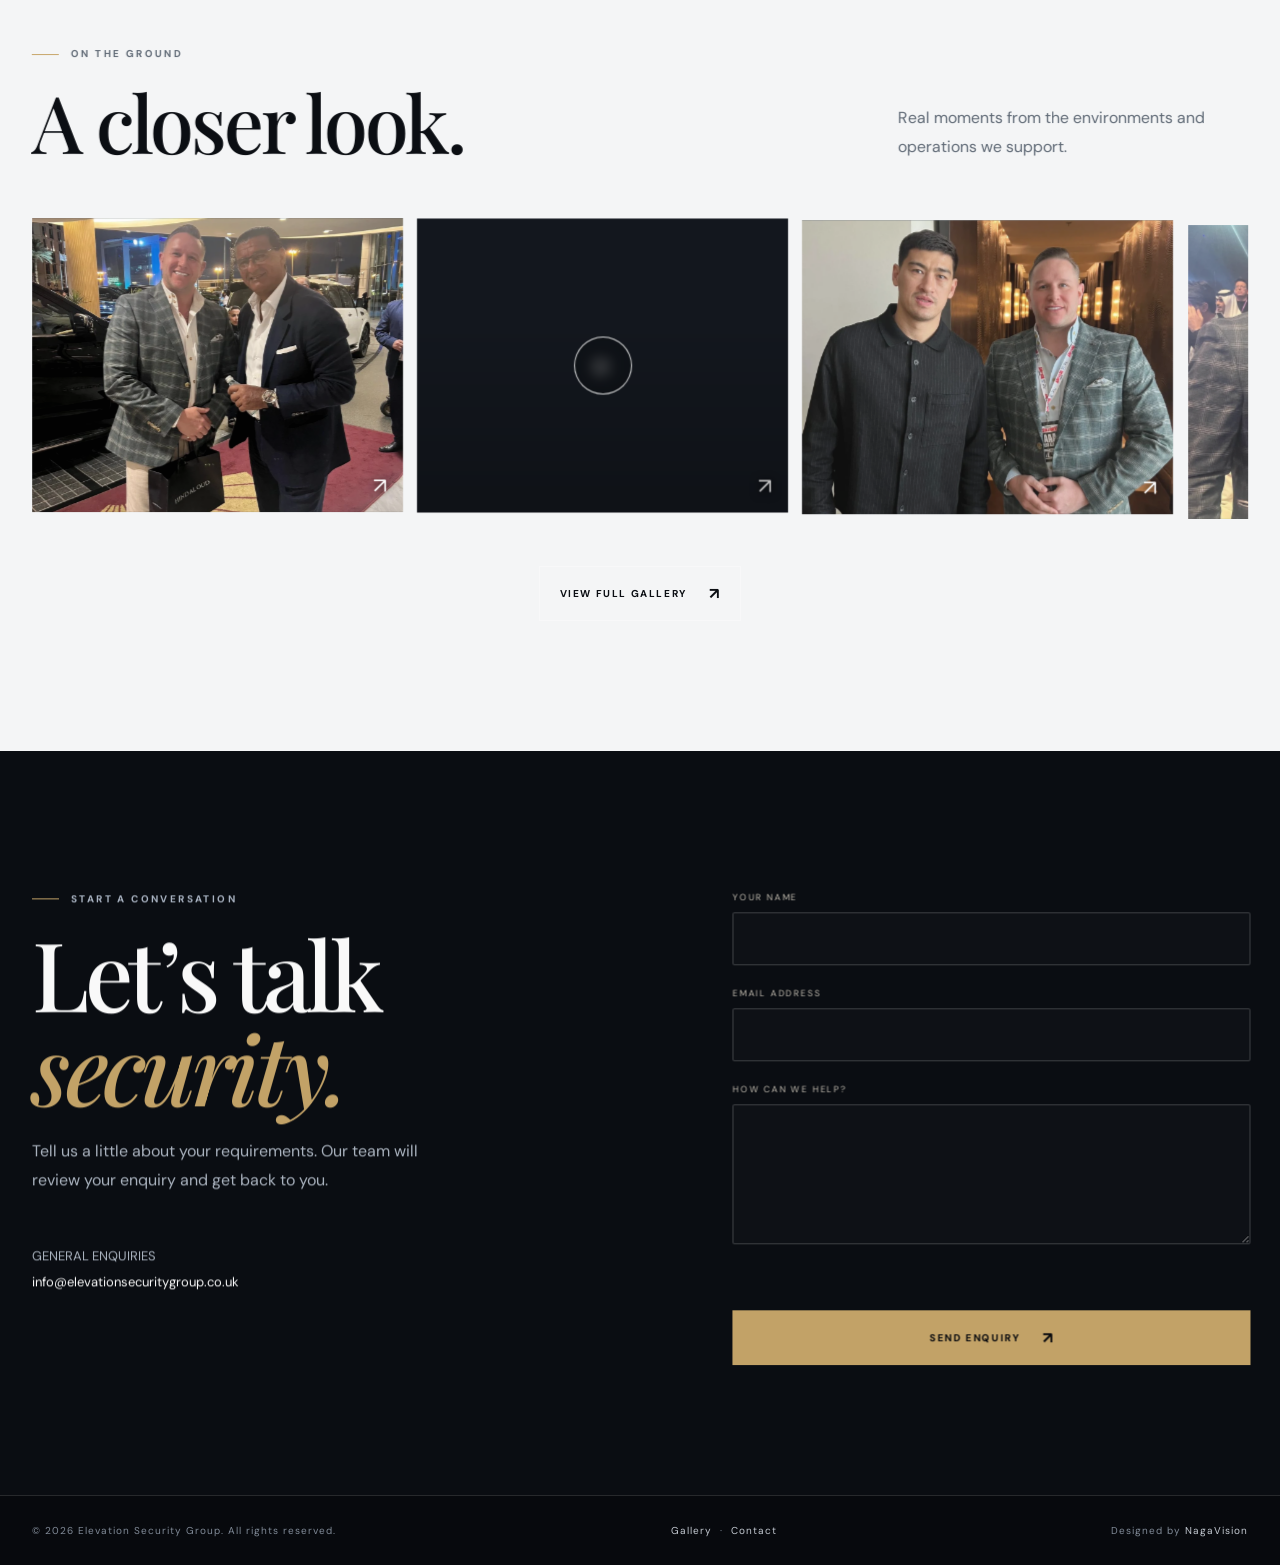
==== commit b1054648: "Avoid repeating a service-card photograph in the homepage gallery" ====
--- a/index.html
+++ b/index.html
@@ -41,7 +41,7 @@
 <button class="preview-image" type="button" data-preview-index="5" data-media="image" data-src="gallery-5.webp" aria-label="Open Elevation Security Group team photograph"><img src="gallery/2026-gallery/gallery-5.webp" alt="Elevation Security Group team" loading="lazy"></button>
 <button class="preview-image" type="button" data-preview-index="6" data-media="image" data-src="gallery-8.webp" aria-label="Open operations photograph"><img src="gallery/2026-gallery/gallery-8.webp" alt="Security operations" loading="lazy"></button>
 <button class="preview-image preview-video-tile" type="button" data-preview-index="7" data-media="video" data-src="VID-20261009-WA0016.mp4" aria-label="Play venue operations video"><video class="preview-thumb" muted playsinline loop preload="none" aria-hidden="true"></video><span class="preview-play" aria-hidden="true">▶</span></button>
-<button class="preview-image" type="button" data-preview-index="8" data-media="image" data-src="gallery-9.webp" aria-label="Open event photograph"><img src="gallery/2026-gallery/gallery-9.webp" alt="Live event security" loading="lazy"></button>
+<button class="preview-image" type="button" data-preview-index="8" data-media="image" data-src="IMG-20261009-WA0019.jpg" aria-label="Open event photograph"><img src="gallery/2026-gallery/IMG-20261009-WA0019.jpg" alt="Elevation Security Group event photograph" loading="lazy"></button>
 <button class="preview-image preview-video-tile" type="button" data-preview-index="9" data-media="video" data-src="VID-20261009-WA0017.mp4" aria-label="Play live event video"><video class="preview-thumb" muted playsinline loop preload="none" aria-hidden="true"></video><span class="preview-play" aria-hidden="true">▶</span></button>
 <button class="preview-image" type="button" data-preview-index="10" data-media="image" data-src="gallery-10.webp" aria-label="Open security team photograph"><img src="gallery/2026-gallery/gallery-10.webp" alt="Security team" loading="lazy"></button>
 <button class="preview-image" type="button" data-preview-index="11" data-media="image" data-src="gallery-11.webp" aria-label="Open event operations photograph"><img src="gallery/2026-gallery/gallery-11.webp" alt="Event operations" loading="lazy"></button>
--- a/assets/site.css
+++ b/assets/site.css
@@ -212,3 +212,24 @@
 .gallery-preview-rail .preview-image img{display:block;width:100%;height:100%;min-height:0;object-fit:cover!important;object-position:center center;background:transparent;}
 @media(max-width:850px){.gallery-preview-rail .preview-image{flex-basis:76vw;height:250px}.gallery-preview-rail .preview-image img{object-fit:cover!important}}
 @media(max-width:520px){.gallery-preview-rail .preview-image{flex-basis:82vw;height:250px}.gallery-preview-rail .preview-image img{object-fit:cover!important}}
+
+
+/* Media viewer refinement: one centred stage, consistent on both pages */
+.preview-lightbox{position:fixed;inset:0;z-index:140;display:none;align-items:center;justify-content:center;flex-direction:column;gap:0;padding:clamp(16px,3vw,42px);box-sizing:border-box;overflow:hidden;background:rgba(3,5,8,.97);backdrop-filter:blur(18px)}
+.preview-lightbox.open{display:flex}
+.preview-lightbox .preview-stage{position:relative;display:grid;place-items:center;width:min(100%,1440px);height:min(78svh,840px);min-height:0;margin:auto;flex:0 1 auto;overflow:hidden}
+.preview-lightbox .preview-stage img,.preview-lightbox .preview-stage video{display:block;width:auto;height:auto;max-width:100%;max-height:100%;object-fit:contain;box-shadow:0 20px 80px rgba(0,0,0,.38)}
+.preview-lightbox .preview-stage video{background:#050505}
+.preview-lightbox .preview-stage [hidden]{display:none!important}
+.preview-lightbox .lightbox-close{position:absolute;top:18px;right:22px;z-index:5;display:grid;place-items:center;width:46px;height:46px;padding:0;border:1px solid rgba(255,255,255,.24);border-radius:50%;background:rgba(12,15,20,.55);color:#fff;font-size:28px;line-height:1;backdrop-filter:blur(12px)}
+.preview-lightbox .lightbox-prev,.preview-lightbox .lightbox-next{position:absolute;top:50%;z-index:5;display:grid;place-items:center;width:46px;height:46px;padding:0;border:1px solid rgba(255,255,255,.22);border-radius:50%;background:rgba(12,15,20,.48);color:#fff;font-size:30px;line-height:1;transform:translateY(-50%);backdrop-filter:blur(12px)}
+.preview-lightbox .lightbox-prev{left:clamp(12px,2.5vw,34px)}.preview-lightbox .lightbox-next{right:clamp(12px,2.5vw,34px)}
+.preview-lightbox .preview-caption{position:relative;width:min(100%,1440px);min-height:48px;margin:0 auto;padding:14px 0 0;display:flex;align-items:center;justify-content:space-between;gap:18px;flex:0 0 auto;color:#aab3c0;box-sizing:border-box}
+.preview-lightbox .lightbox-count{position:static;transform:none;color:#fff;font-size:11px;letter-spacing:.18em}
+.preview-lightbox .preview-media-label{font-size:9px;letter-spacing:.2em;color:#929ba8}
+.preview-lightbox .lightbox-full-link{position:static;transform:none;margin-left:auto;color:var(--gold);font-size:10px;letter-spacing:.12em;text-transform:uppercase;border-bottom:1px solid rgba(199,166,106,.6);padding-bottom:6px;white-space:nowrap}
+.gallery-preview-rail .preview-image video,.gallery-preview-rail .preview-image .preview-thumb{display:block;width:100%;height:100%;object-fit:cover;object-position:center;background:#10141b}
+#gallery-grid .gallery-tile video{display:block;width:100%;height:auto;min-height:150px;aspect-ratio:4/3;object-fit:cover;background:#10141b}
+#gallery-grid .gallery-tile.gallery-video-tile{cursor:pointer}
+@media(max-width:700px){.preview-lightbox{padding:58px 12px 18px}.preview-lightbox .preview-stage{width:100%;height:72svh;max-height:calc(100svh - 130px)}.preview-lightbox .lightbox-close{top:10px;right:12px;width:40px;height:40px}.preview-lightbox .lightbox-prev,.preview-lightbox .lightbox-next{width:38px;height:38px;font-size:25px}.preview-lightbox .preview-caption{width:100%;min-height:40px;padding-top:10px;gap:10px}.preview-lightbox .preview-media-label{display:none}.preview-lightbox .lightbox-full-link{font-size:9px}}
+@media(prefers-reduced-motion:reduce){.preview-lightbox,.preview-lightbox *{scroll-behavior:auto!important;transition:none!important}}
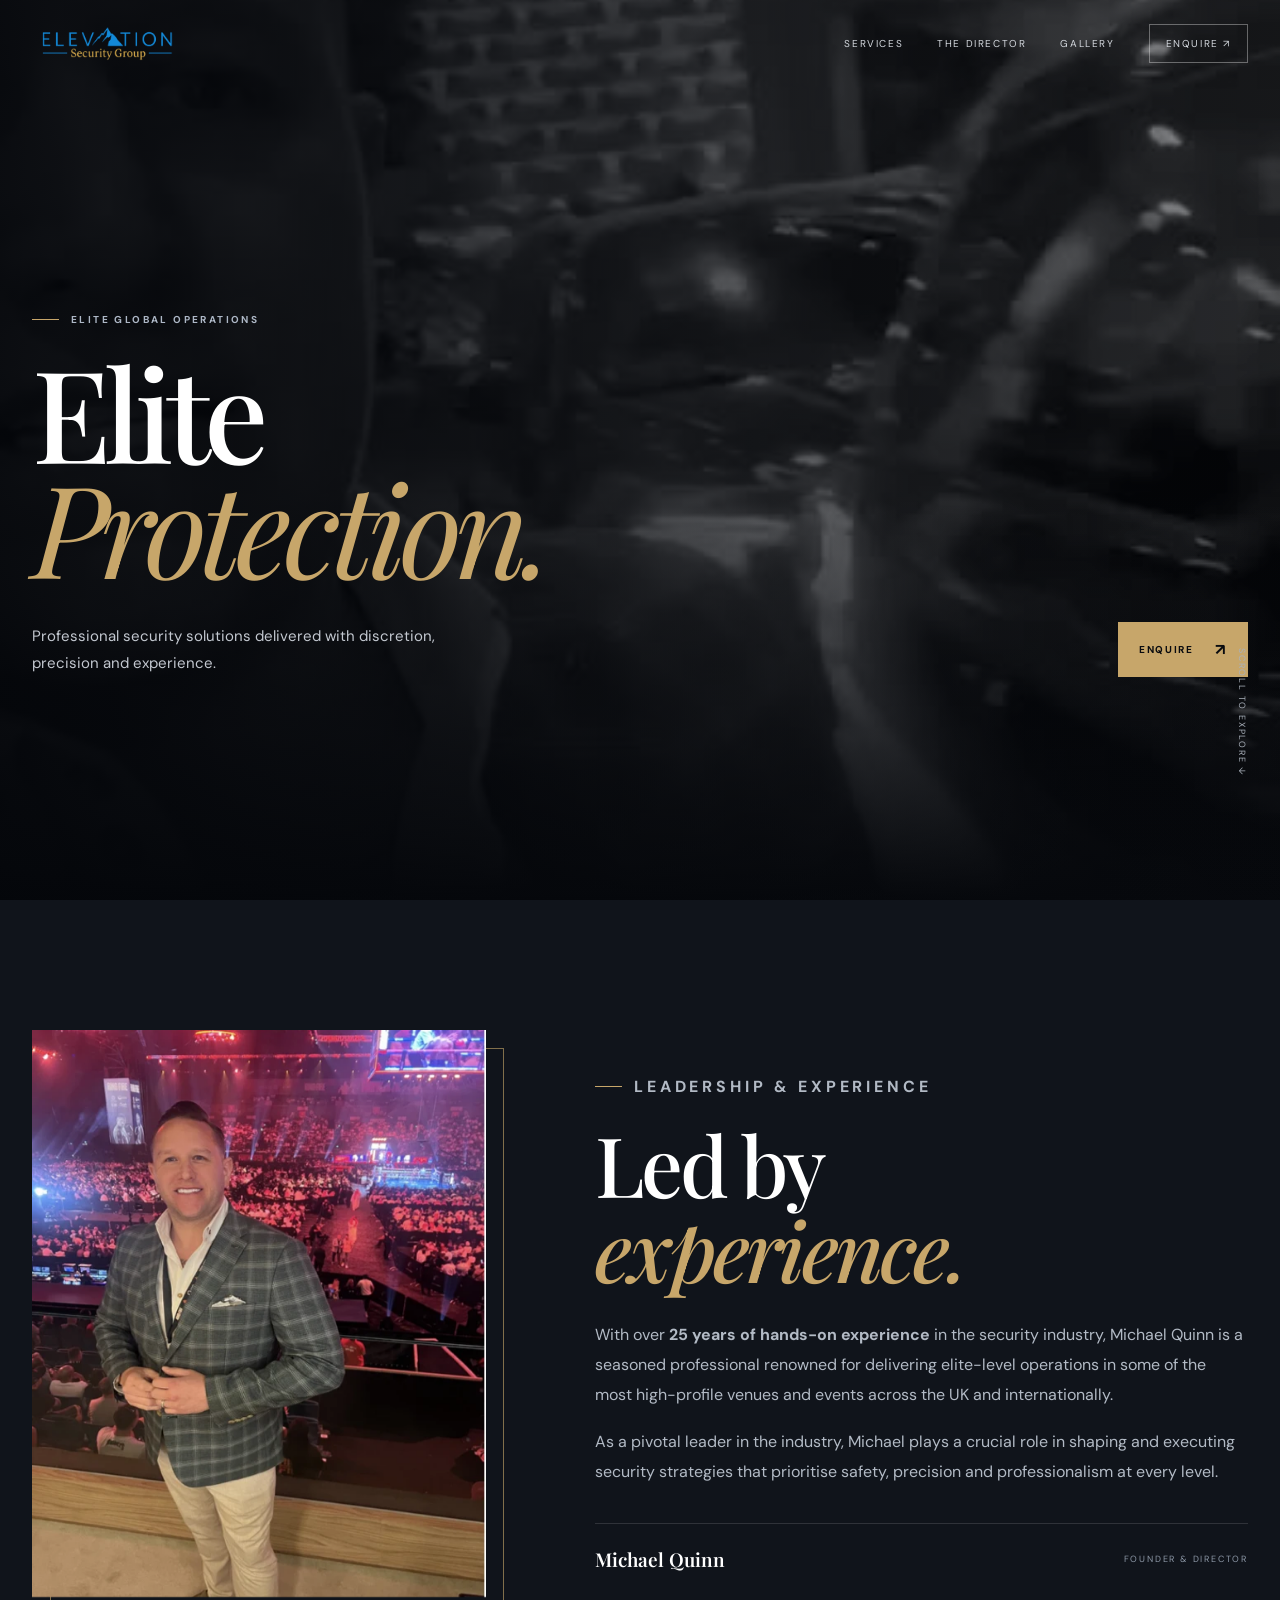
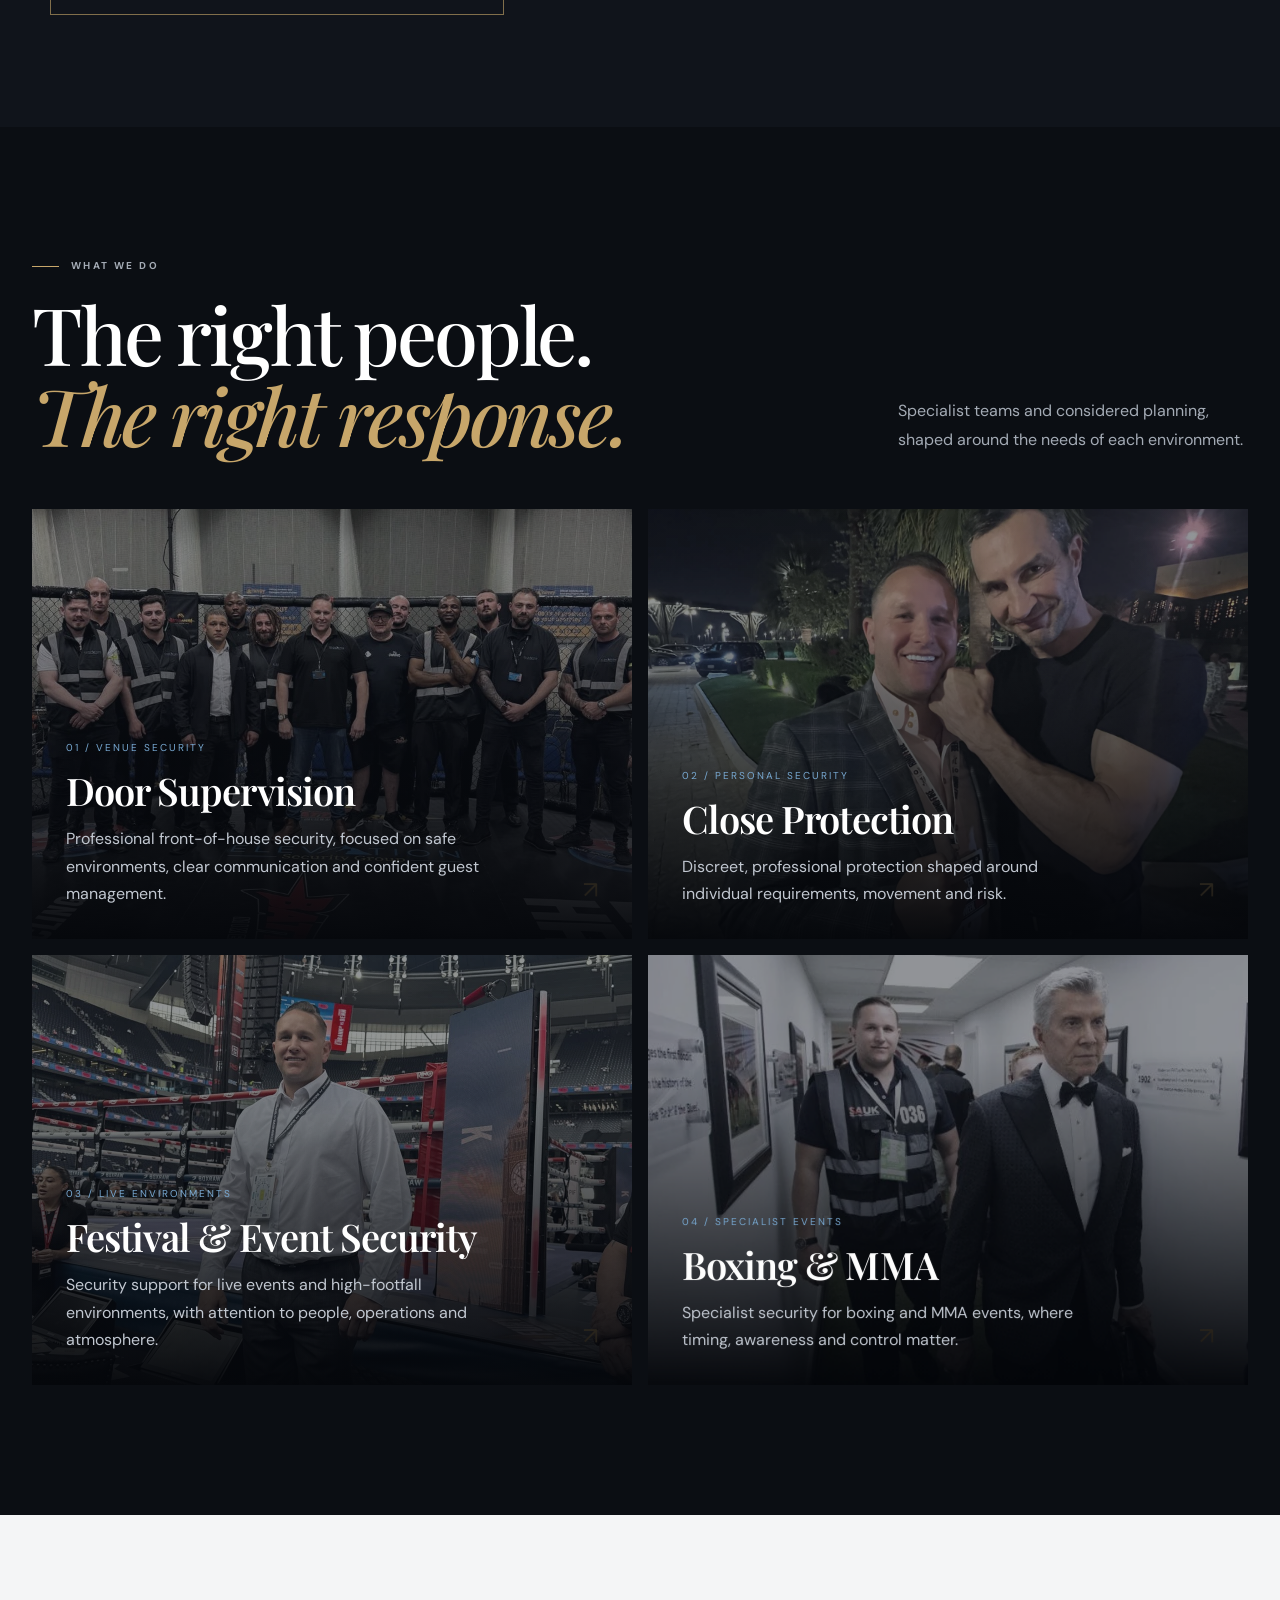
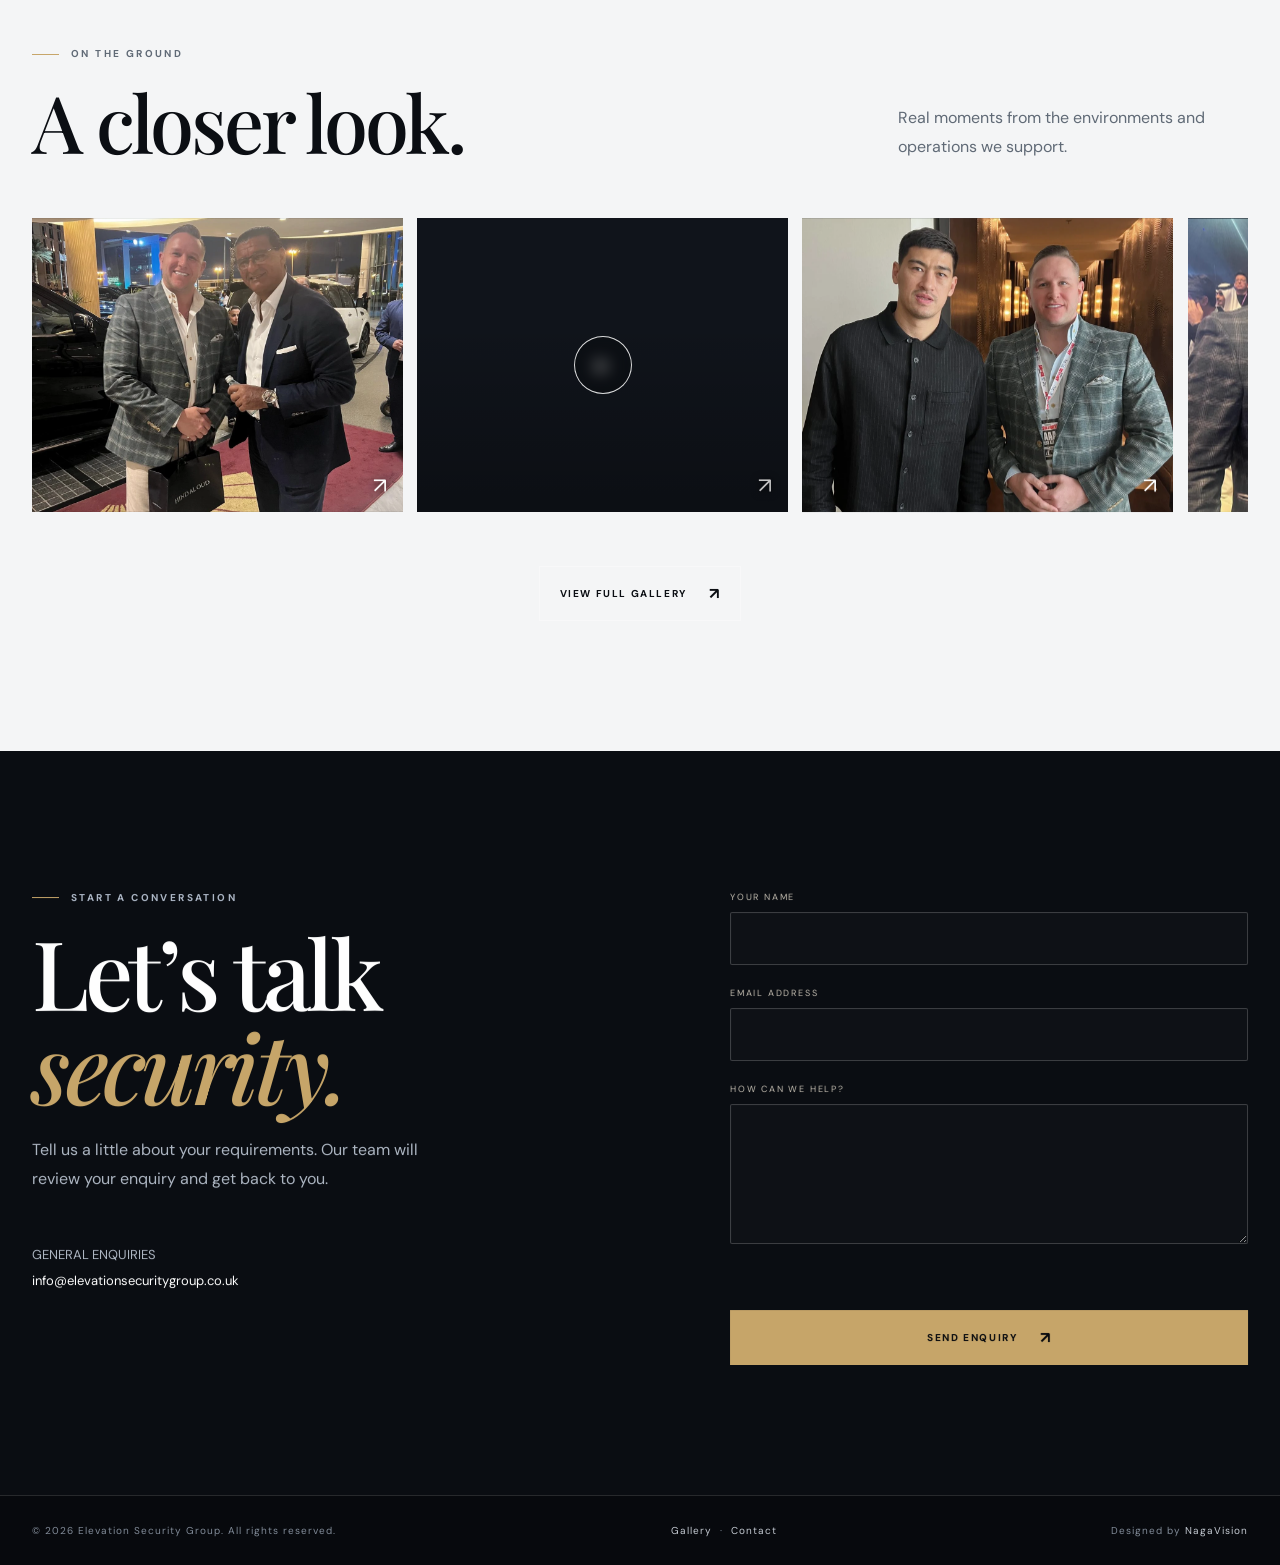
==== commit 535716c8: "Render homepage and service imagery from shared media manifest" ====
--- a/index.html
+++ b/index.html
@@ -26,30 +26,17 @@
 <section class="section director" id="director"><div class="wrap director-grid"><div class="director-image reveal"><img src="gallery/2026-gallery/director.webp" alt="Michael Quinn, Director of Elevation Security Group" loading="lazy"></div><div class="director-copy reveal"><p class="eyebrow">Leadership &amp; experience</p><h2 class="display">Led by<br><span class="blue">experience.</span></h2><p>With over <strong>25 years of hands-on experience</strong> in the security industry, Michael Quinn is a seasoned professional renowned for delivering elite-level operations in some of the most high-profile venues and events across the UK and internationally.</p><p>As a pivotal leader in the industry, Michael plays a crucial role in shaping and executing security strategies that prioritise safety, precision and professionalism at every level.</p><div class="director-name"><strong>Michael Quinn</strong><span>Founder &amp; Director</span></div></div></div></section>
 <section class="section services" id="services"><div class="wrap"><div class="section-head reveal"><div><p class="eyebrow">What we do</p><h2 class="display">The right people.<br><span class="blue">The right response.</span></h2></div><p>Specialist teams and considered planning, shaped around the needs of each environment.</p></div>
 <div class="service-grid">
-<article class="service-card reveal"><img src="gallery/2026-gallery/gallery-12.webp" alt="Door supervision team" loading="lazy"><div class="service-content"><span class="service-number">01 / VENUE SECURITY</span><h3>Door Supervision</h3><p>Professional front-of-house security, focused on safe environments, clear communication and confident guest management.</p></div><span class="service-arrow">↗</span></article>
-<article class="service-card reveal"><img src="gallery/gallery-6-close-protection.webp" alt="Close protection" loading="lazy"><div class="service-content"><span class="service-number">02 / PERSONAL SECURITY</span><h3>Close Protection</h3><p>Discreet, professional protection shaped around individual requirements, movement and risk.</p></div><span class="service-arrow">↗</span></article>
-<article class="service-card reveal"><img src="gallery/gallery-13-festival-event-security.webp" alt="Festival and event security" loading="lazy"><div class="service-content"><span class="service-number">03 / LIVE ENVIRONMENTS</span><h3>Festival &amp; Event Security</h3><p>Security support for live events and high-footfall environments, with attention to people, operations and atmosphere.</p></div><span class="service-arrow">↗</span></article>
-<article class="service-card reveal"><img src="gallery/gallery-9-boxing-mma.webp" alt="Boxing and MMA event security" loading="lazy"><div class="service-content"><span class="service-number">04 / SPECIALIST EVENTS</span><h3>Boxing &amp; MMA</h3><p>Specialist security for boxing and MMA events, where timing, awareness and control matter.</p></div><span class="service-arrow">↗</span></article>
+<article class="service-card reveal"><img src="gallery/gallery-12-door-supervision.webp" data-media-id="service-door" alt="Door supervision team" loading="lazy"><div class="service-content"><span class="service-number">01 / VENUE SECURITY</span><h3>Door Supervision</h3><p>Professional front-of-house security, focused on safe environments, clear communication and confident guest management.</p></div><span class="service-arrow">↗</span></article>
+<article class="service-card reveal"><img src="gallery/gallery-6-close-protection.webp" data-media-id="service-close-protection" alt="Close protection" loading="lazy"><div class="service-content"><span class="service-number">02 / PERSONAL SECURITY</span><h3>Close Protection</h3><p>Discreet, professional protection shaped around individual requirements, movement and risk.</p></div><span class="service-arrow">↗</span></article>
+<article class="service-card reveal"><img src="gallery/gallery-13-festival-event-security.webp" data-media-id="service-festival" alt="Festival and event security" loading="lazy"><div class="service-content"><span class="service-number">03 / LIVE ENVIRONMENTS</span><h3>Festival &amp; Event Security</h3><p>Security support for live events and high-footfall environments, with attention to people, operations and atmosphere.</p></div><span class="service-arrow">↗</span></article>
+<article class="service-card reveal"><img src="gallery/gallery-9-boxing-mma.webp" data-media-id="service-boxing" alt="Boxing and MMA event security" loading="lazy"><div class="service-content"><span class="service-number">04 / SPECIALIST EVENTS</span><h3>Boxing &amp; MMA</h3><p>Specialist security for boxing and MMA events, where timing, awareness and control matter.</p></div><span class="service-arrow">↗</span></article>
 </div></div></section>
 
-<section class="section gallery-section"><div class="wrap"><div class="section-head reveal"><div><p class="eyebrow">On the ground</p><h2 class="display">A closer look.</h2></div><p>Real moments from the environments and operations we support.</p></div><div class="preview-grid gallery-preview-rail reveal">
-<button class="preview-image" type="button" data-preview-index="0" data-media="image" data-src="gallery-2.webp" aria-label="Open security operations photograph"><img src="gallery/2026-gallery/gallery-2.webp" alt="Security operations" loading="lazy"></button>
-<button class="preview-image preview-video-tile" type="button" data-preview-index="1" data-media="video" data-src="VID-20261009-WA0014.mp4" aria-label="Play security operations video"><video class="preview-thumb" muted playsinline loop preload="none" aria-hidden="true"></video><span class="preview-play" aria-hidden="true">▶</span></button>
-<button class="preview-image" type="button" data-preview-index="2" data-media="image" data-src="gallery-3.webp" aria-label="Open event security photograph"><img src="gallery/2026-gallery/gallery-3.webp" alt="Event security" loading="lazy"></button>
-<button class="preview-image" type="button" data-preview-index="3" data-media="image" data-src="gallery-4.webp" aria-label="Open venue operations photograph"><img src="gallery/2026-gallery/gallery-4.webp" alt="Venue operations" loading="lazy"></button>
-<button class="preview-image preview-video-tile" type="button" data-preview-index="4" data-media="video" data-src="VID-20261009-WA0015.mp4" aria-label="Play event security video"><video class="preview-thumb" muted playsinline loop preload="none" aria-hidden="true"></video><span class="preview-play" aria-hidden="true">▶</span></button>
-<button class="preview-image" type="button" data-preview-index="5" data-media="image" data-src="gallery-5.webp" aria-label="Open Elevation Security Group team photograph"><img src="gallery/2026-gallery/gallery-5.webp" alt="Elevation Security Group team" loading="lazy"></button>
-<button class="preview-image" type="button" data-preview-index="6" data-media="image" data-src="gallery-8.webp" aria-label="Open operations photograph"><img src="gallery/2026-gallery/gallery-8.webp" alt="Security operations" loading="lazy"></button>
-<button class="preview-image preview-video-tile" type="button" data-preview-index="7" data-media="video" data-src="VID-20261009-WA0016.mp4" aria-label="Play venue operations video"><video class="preview-thumb" muted playsinline loop preload="none" aria-hidden="true"></video><span class="preview-play" aria-hidden="true">▶</span></button>
-<button class="preview-image" type="button" data-preview-index="8" data-media="image" data-src="IMG-20261009-WA0019.jpg" aria-label="Open event photograph"><img src="gallery/2026-gallery/IMG-20261009-WA0019.jpg" alt="Elevation Security Group event photograph" loading="lazy"></button>
-<button class="preview-image preview-video-tile" type="button" data-preview-index="9" data-media="video" data-src="VID-20261009-WA0017.mp4" aria-label="Play live event video"><video class="preview-thumb" muted playsinline loop preload="none" aria-hidden="true"></video><span class="preview-play" aria-hidden="true">▶</span></button>
-<button class="preview-image" type="button" data-preview-index="10" data-media="image" data-src="gallery-10.webp" aria-label="Open security team photograph"><img src="gallery/2026-gallery/gallery-10.webp" alt="Security team" loading="lazy"></button>
-<button class="preview-image" type="button" data-preview-index="11" data-media="image" data-src="gallery-11.webp" aria-label="Open event operations photograph"><img src="gallery/2026-gallery/gallery-11.webp" alt="Event operations" loading="lazy"></button>
-</div><div class="gallery-action"><a class="btn" href="gallery.html">View full gallery</a></div></div></section>
+<section class="section gallery-section"><div class="wrap"><div class="section-head reveal"><div><p class="eyebrow">On the ground</p><h2 class="display">A closer look.</h2></div><p>Real moments from the environments and operations we support.</p></div><div class="preview-grid gallery-preview-rail reveal" id="homepage-gallery" aria-label="Elevation Security Group photography and video"></div><div class="gallery-action"><a class="btn" href="gallery.html">View full gallery</a></div></div></section>
 <div class="lightbox preview-lightbox" id="preview-lightbox" aria-hidden="true" role="dialog" aria-modal="true" aria-label="Elevation Security Group media viewer"><button class="lightbox-close" type="button" aria-label="Close viewer">×</button><button class="lightbox-prev" type="button" aria-label="Previous item">‹</button><div class="preview-stage"><img src="" alt="Elevation Security Group gallery photograph"><video playsinline controls></video></div><button class="lightbox-next" type="button" aria-label="Next item">›</button><div class="preview-caption"><span class="lightbox-count"></span><span class="preview-media-label">ELEVATION / FIELD NOTES</span><a class="lightbox-full-link" href="gallery.html">View full gallery ↗</a></div></div>
 <section class="section contact" id="contact"><div class="wrap contact-grid"><div class="reveal"><p class="eyebrow">Start a conversation</p><h2 class="display">Let’s talk<br><span class="blue">security.</span></h2><p class="contact-lead">Tell us a little about your requirements. Our team will review your enquiry and get back to you.</p><div class="contact-meta">GENERAL ENQUIRIES<br><a href="mailto:info@elevationsecuritygroup.co.uk">info@elevationsecuritygroup.co.uk</a></div></div>
 <form class="contact-form reveal" id="contact-form"><div class="field"><label for="name">Your name</label><input id="name" name="name" autocomplete="name" required maxlength="100"></div><div class="field"><label for="email">Email address</label><input id="email" name="email" type="email" autocomplete="email" required maxlength="180"></div><div class="field"><label for="message">How can we help?</label><textarea id="message" name="message" required maxlength="5000"></textarea></div><div class="honeypot" aria-hidden="true"><label for="website">Leave this field empty</label><input id="website" name="website" tabindex="-1" autocomplete="off"></div><div class="form-status" role="status" aria-live="polite"></div><button class="btn primary" type="submit">Send enquiry</button></form></div></section>
 </main>
 <footer class="footer"><div class="wrap footer-row"><span>© <span id="year"></span> Elevation Security Group. All rights reserved.</span><span><a href="gallery.html">Gallery</a> &nbsp;·&nbsp; <a href="mailto:info@elevationsecuritygroup.co.uk">Contact</a></span><span>Designed by <a href="https://nagavision.uk" target="_blank" rel="noopener">NagaVision</a></span></div></footer>
-<script src="assets/site.js" defer></script><script src="https://cdnjs.cloudflare.com/ajax/libs/gsap/3.12.5/gsap.min.js" defer></script><script src="assets/animations.js" defer></script><script src="assets/preview-gallery.js" defer></script><script>document.getElementById('year').textContent=new Date().getFullYear()</script>
+<script src="assets/site.js" defer></script><script src="https://cdnjs.cloudflare.com/ajax/libs/gsap/3.12.5/gsap.min.js" defer></script><script src="assets/media-manifest.js" defer></script><script src="assets/preview-gallery.js" defer></script><script src="assets/animations.js" defer></script><script>document.getElementById('year').textContent=new Date().getFullYear()</script>
 </body></html>
